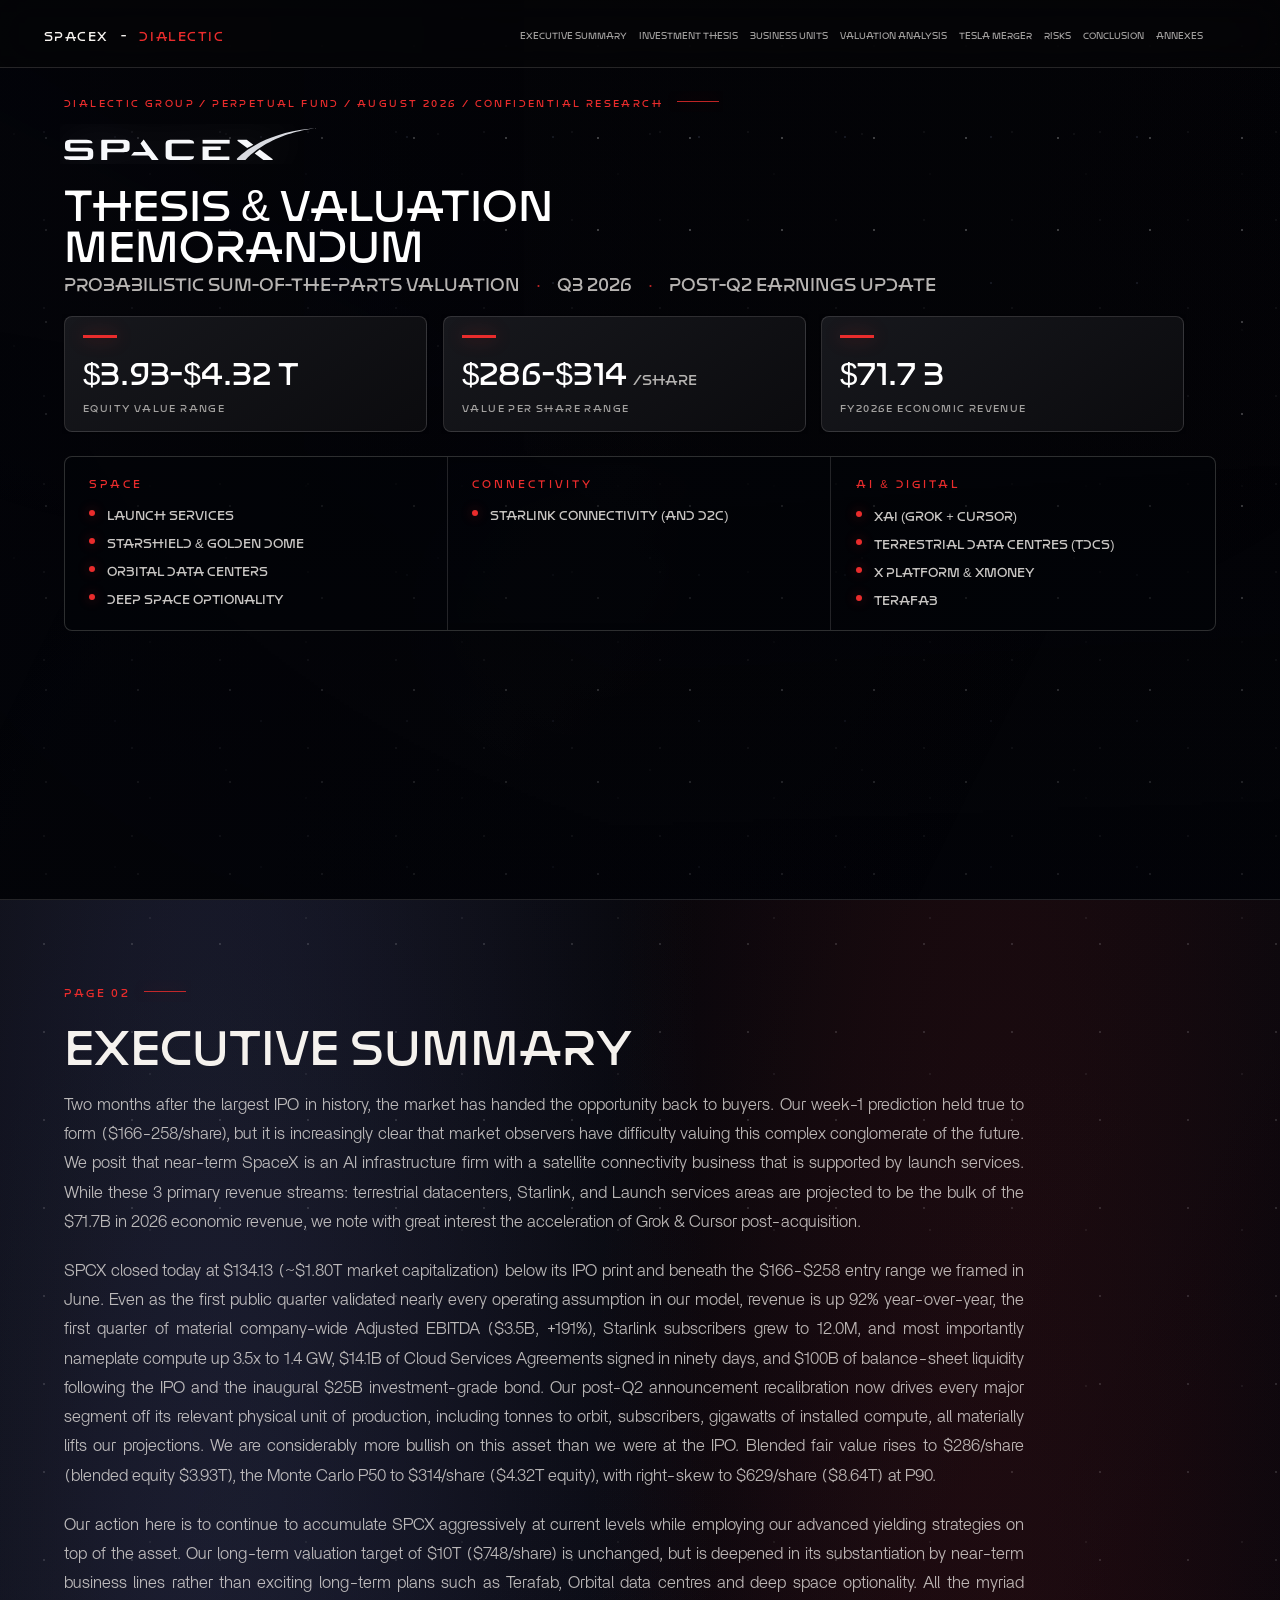
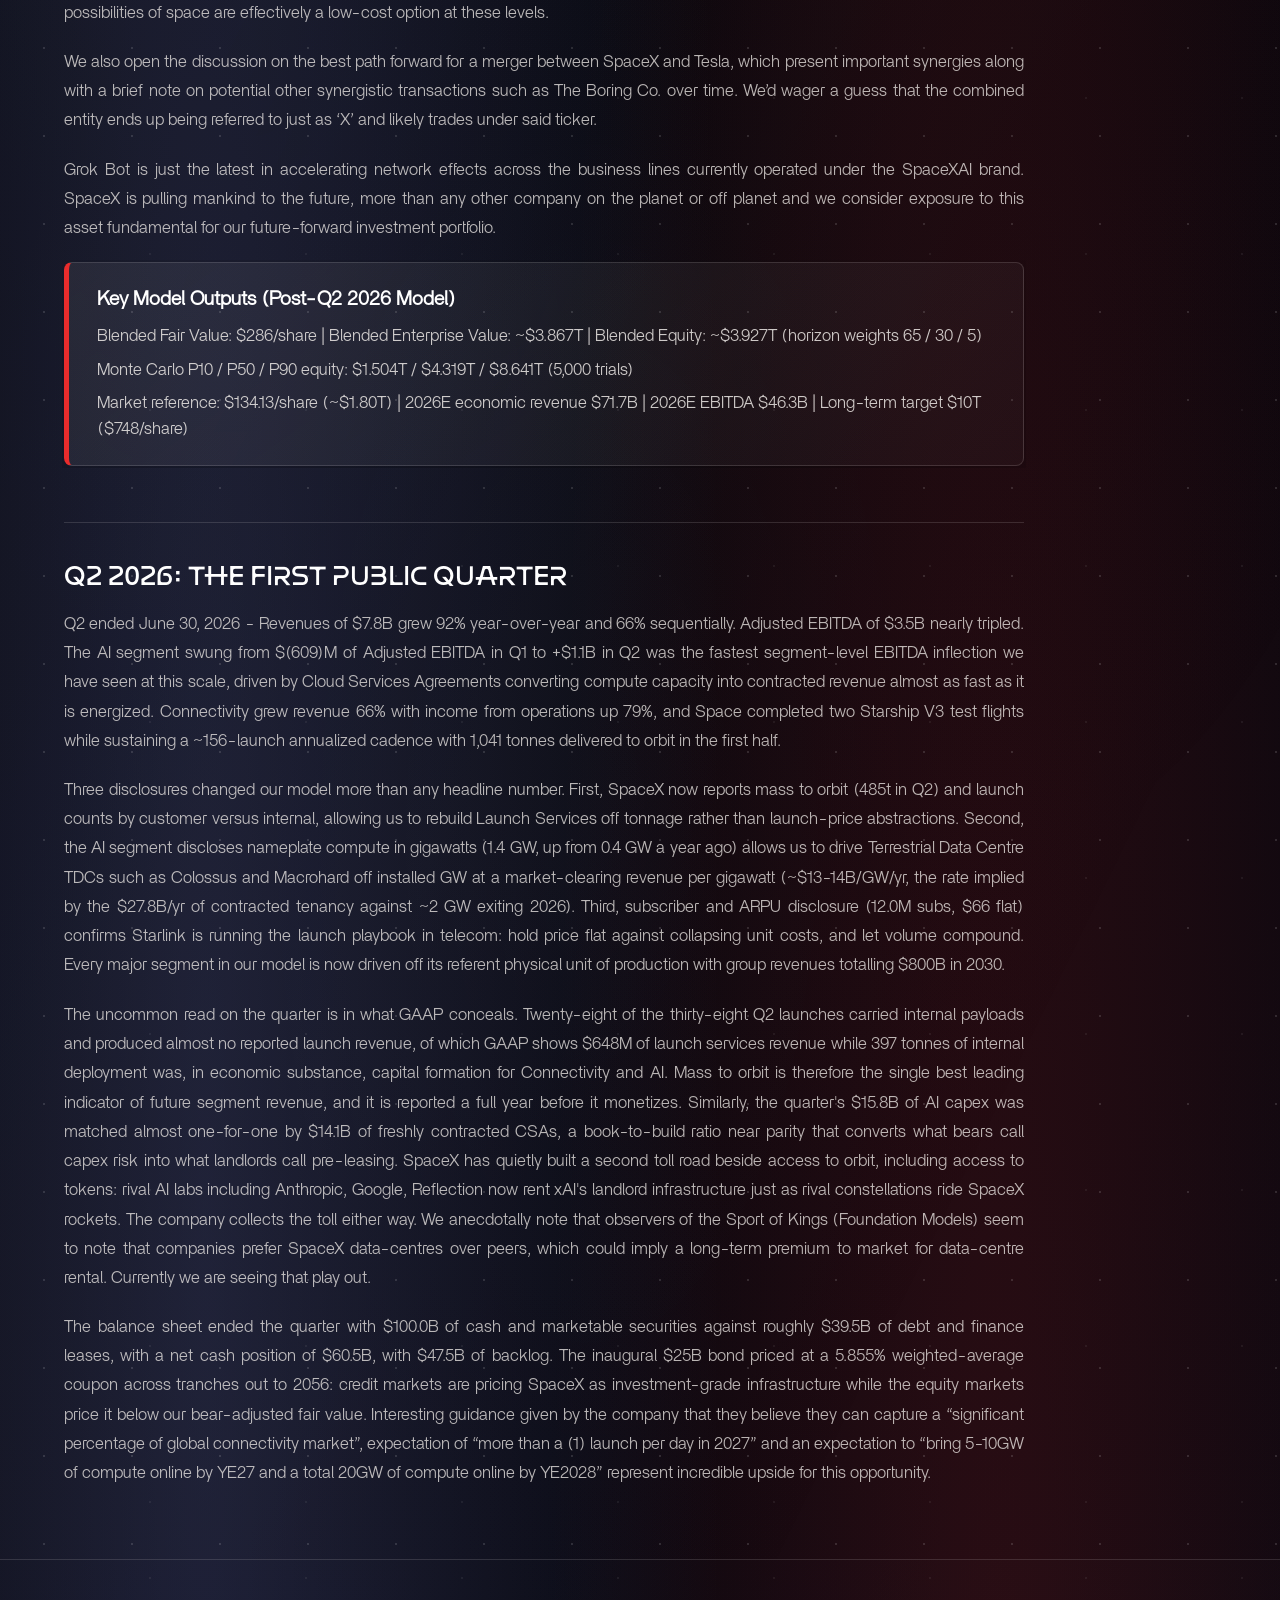
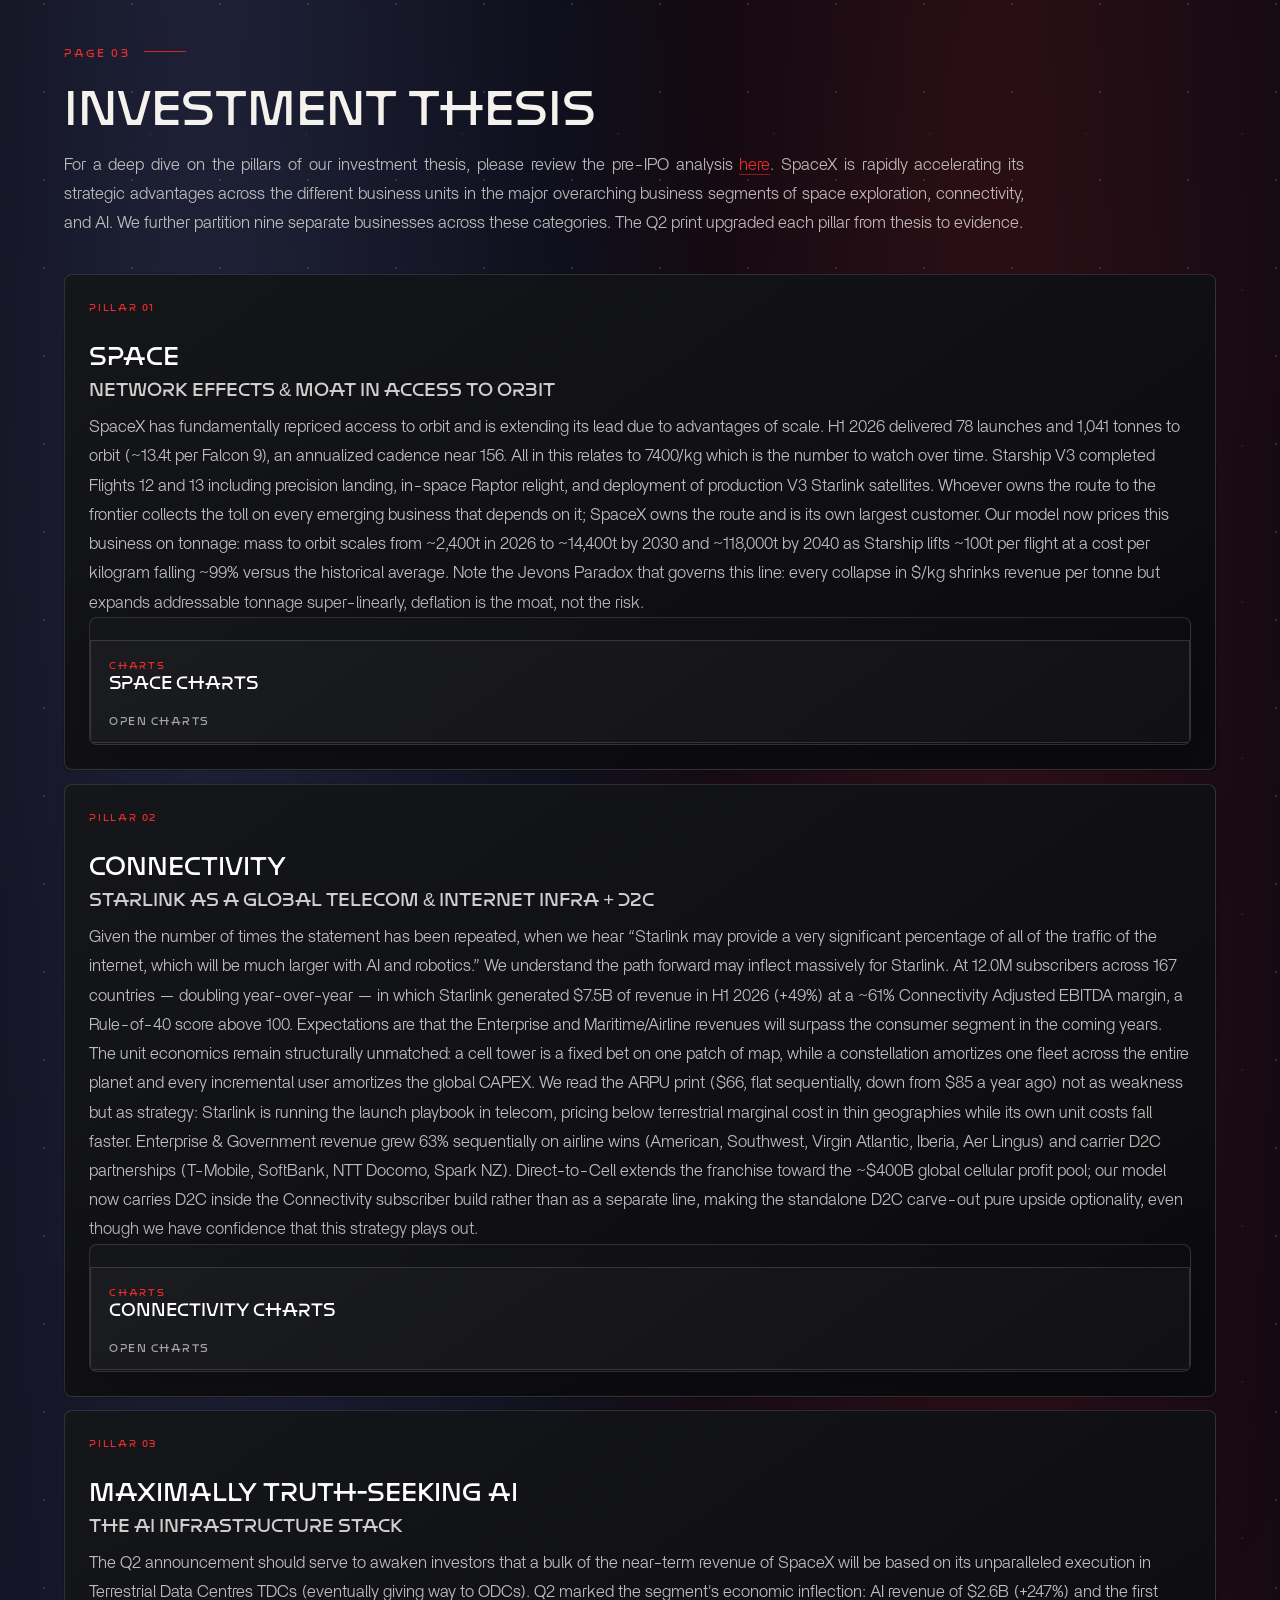
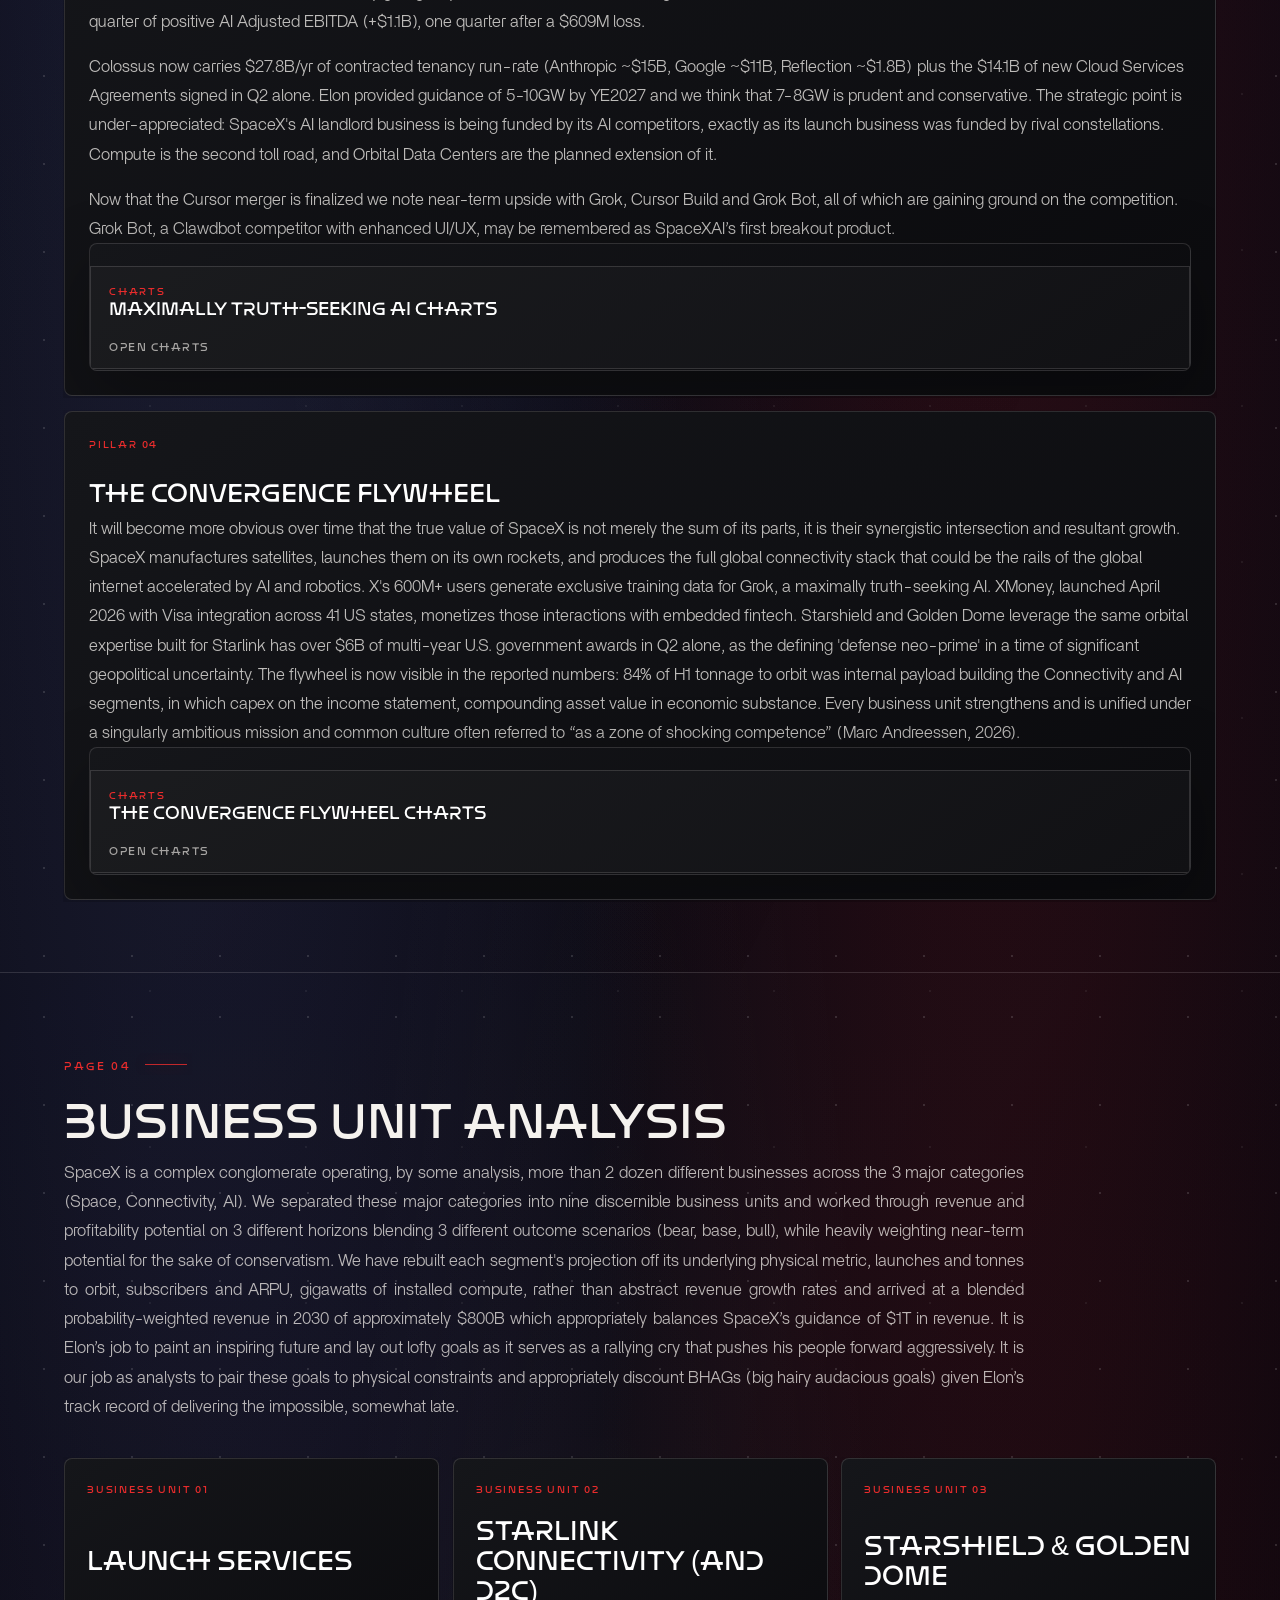
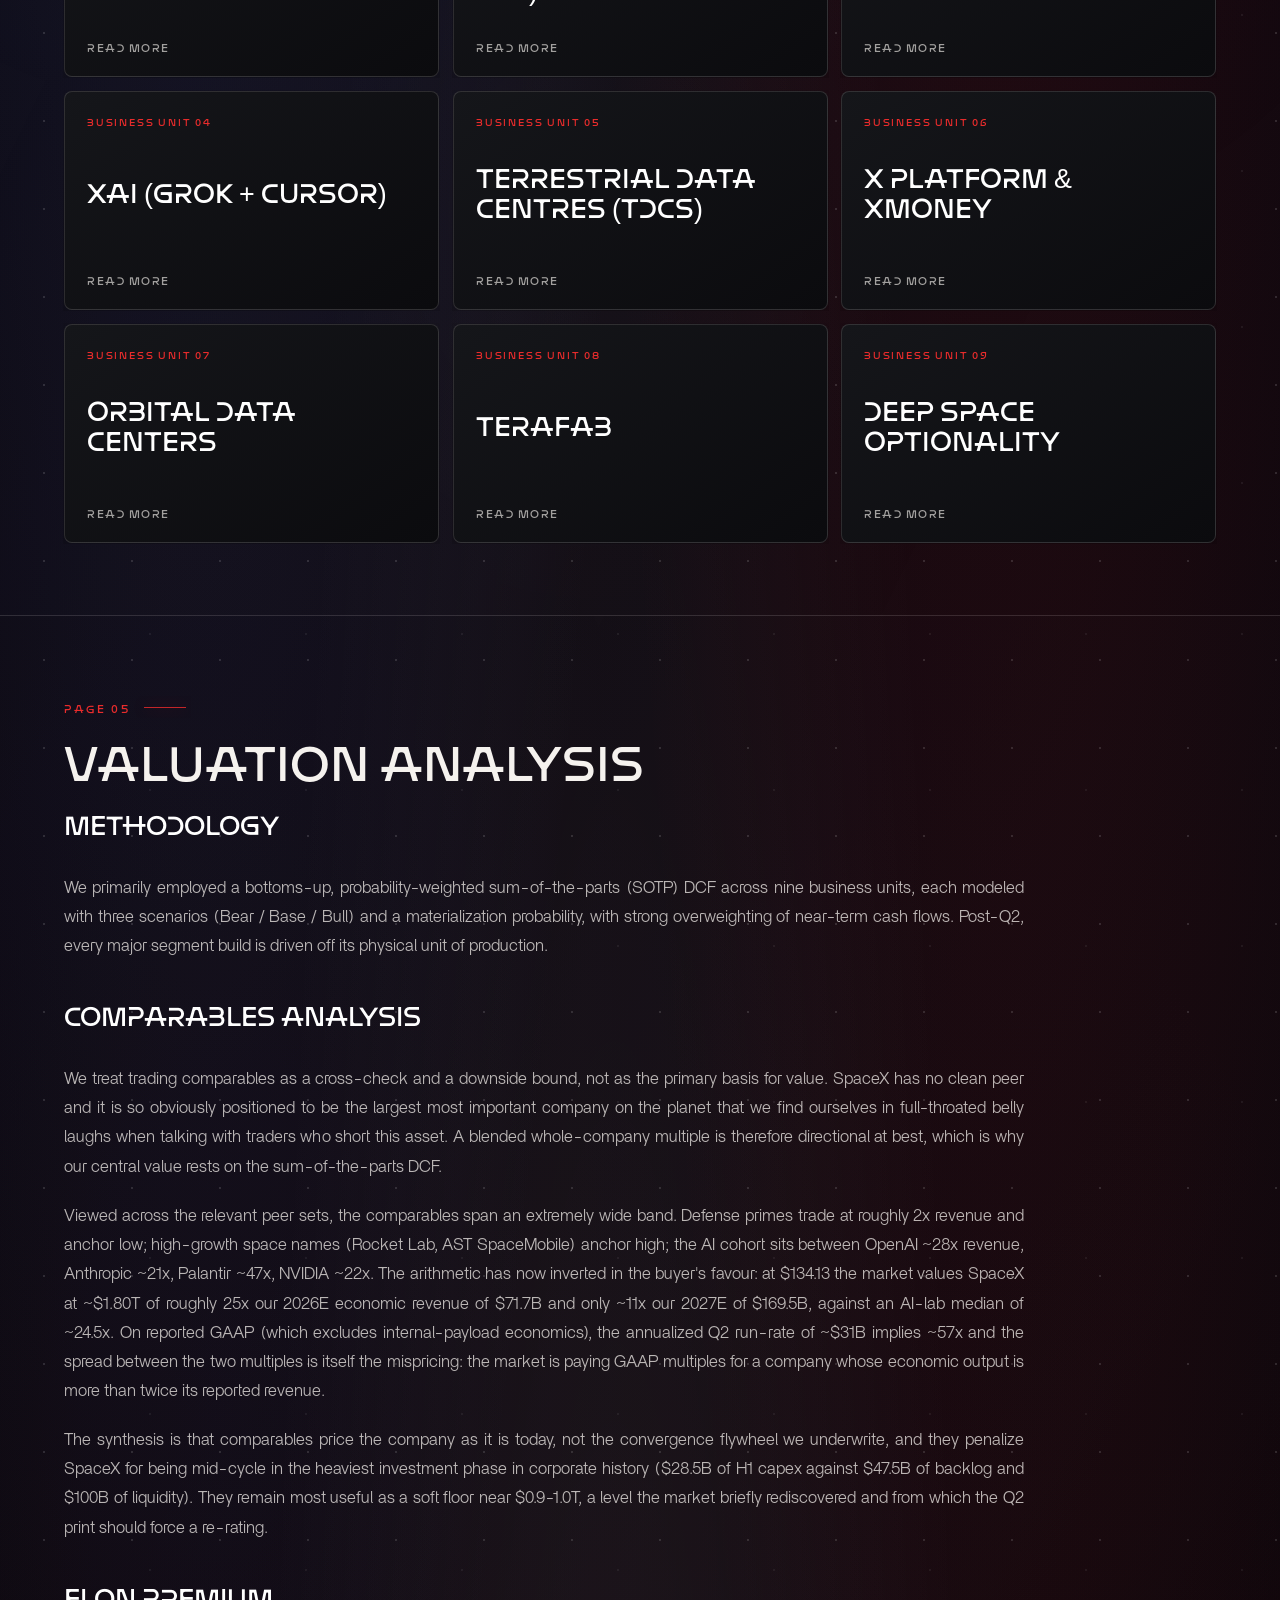
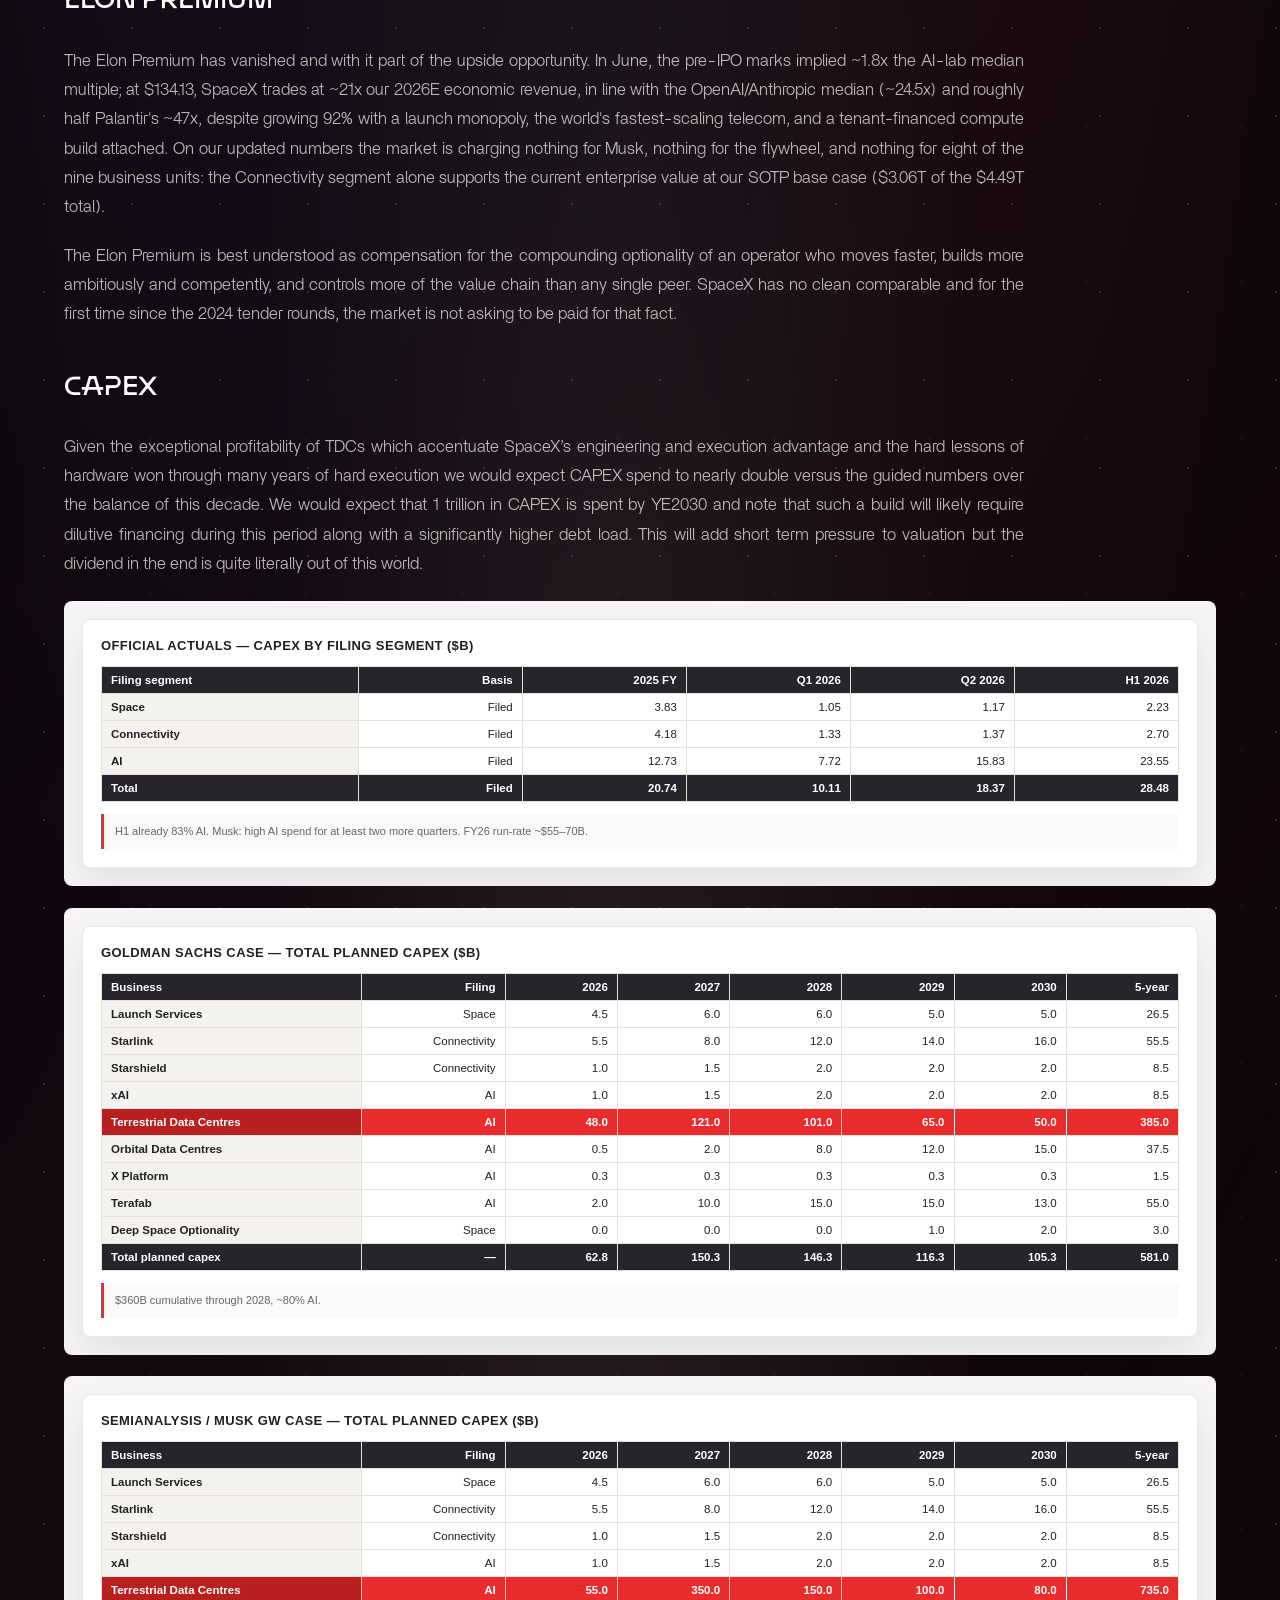
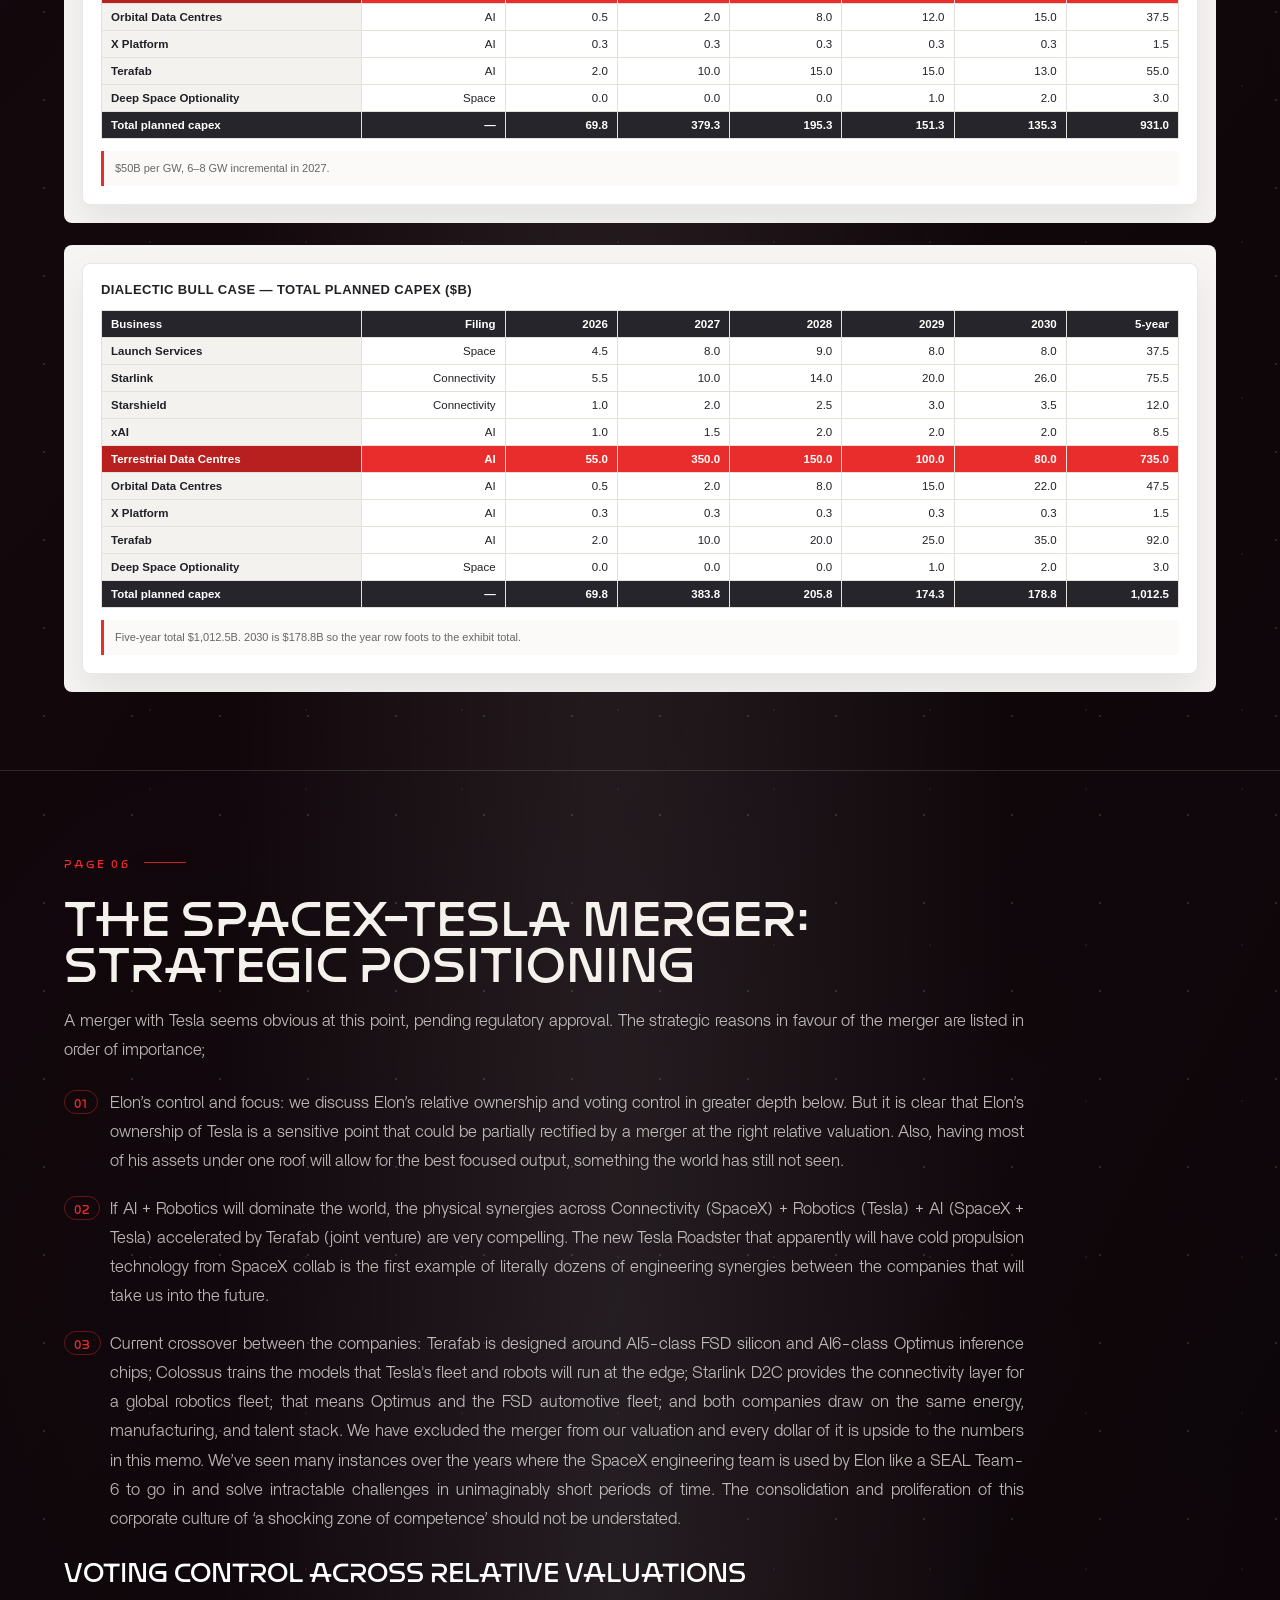
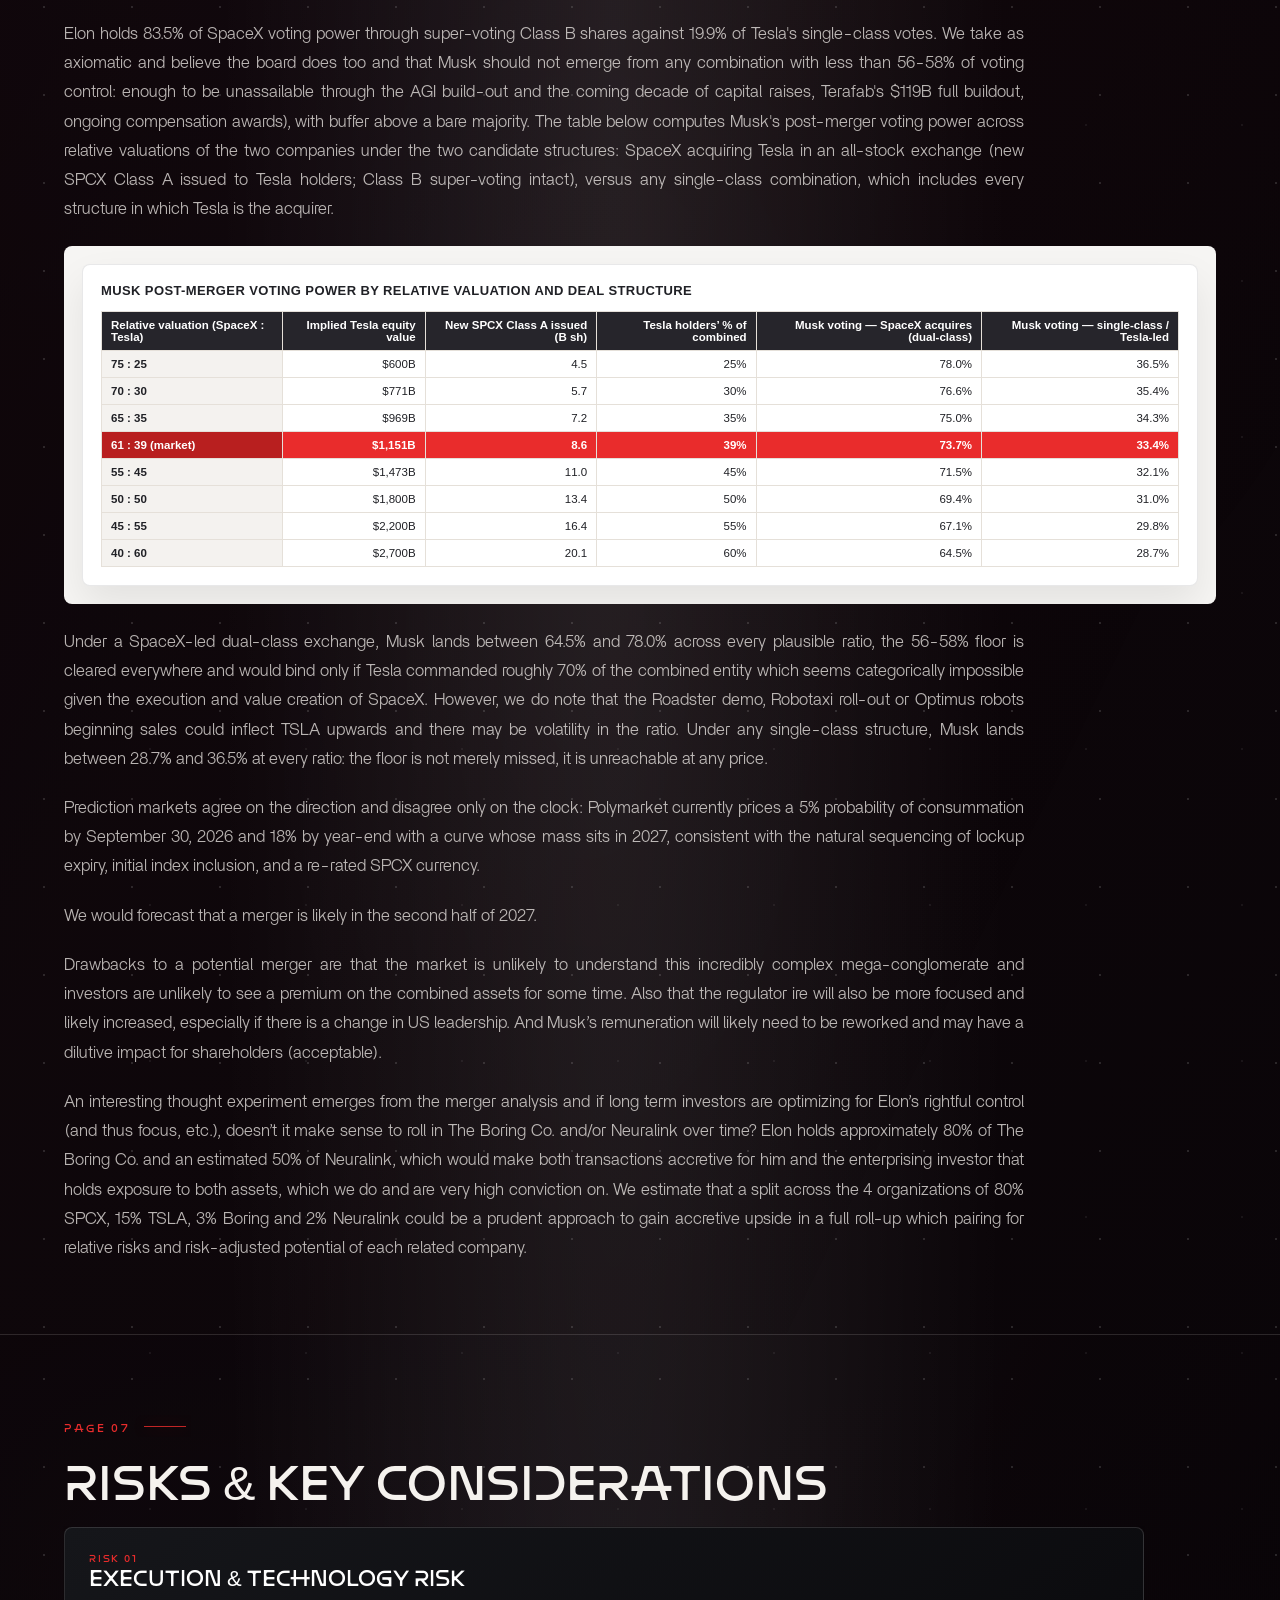
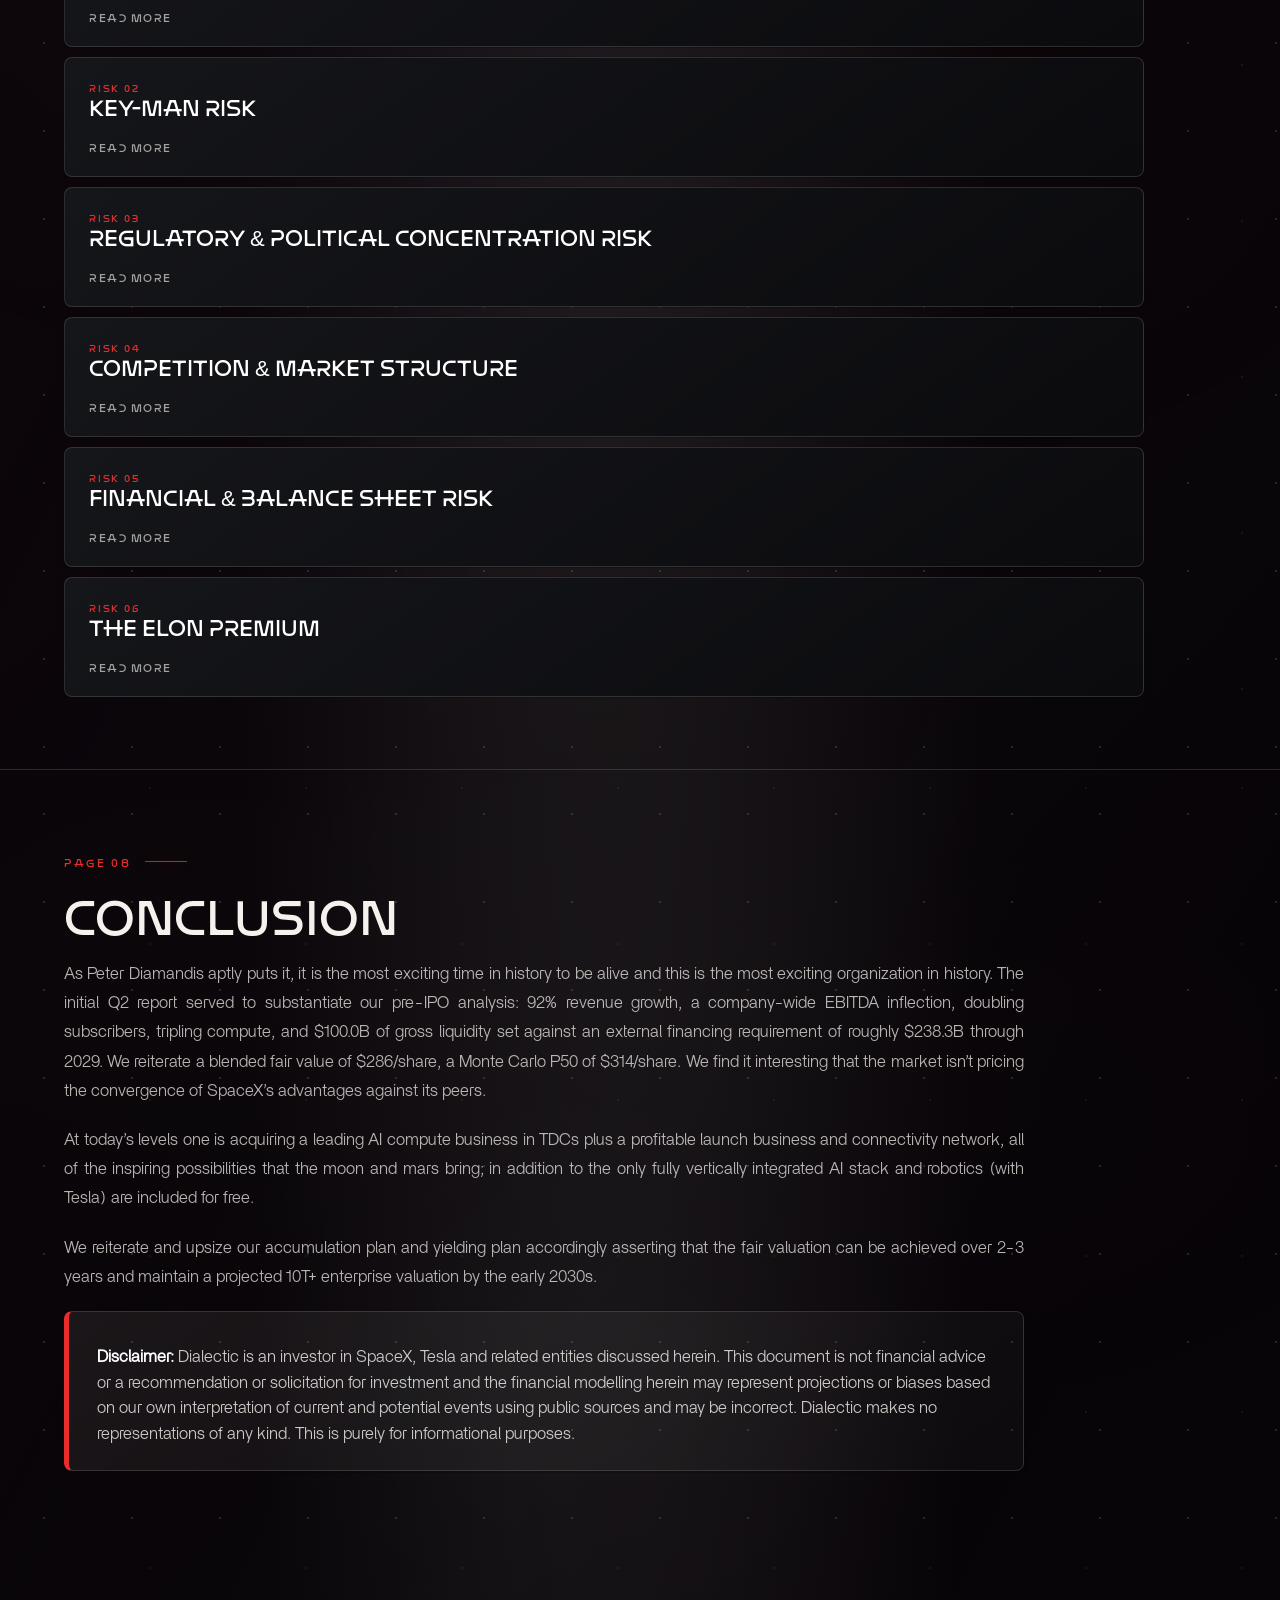
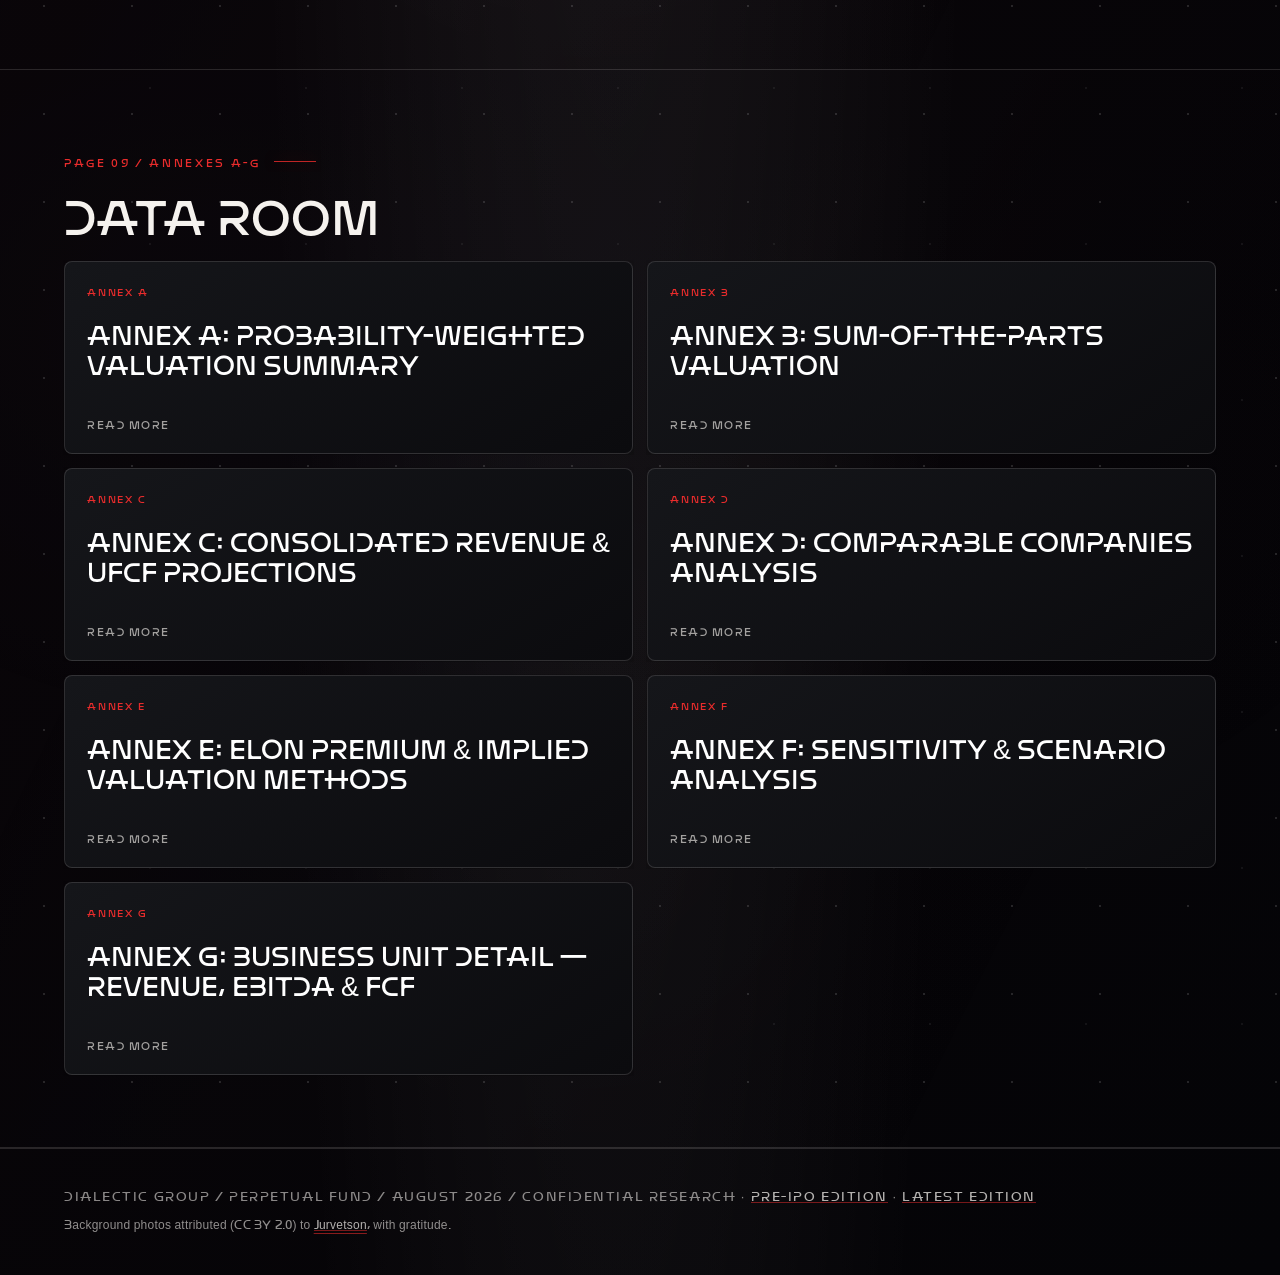
==== post-q2-2026/index.html @ cb661aa5 "Add post-Q3 SpaceX valuation update" ====
<!doctype html>
<html lang="en">
<head>
  <meta charset="utf-8">
  <meta name="viewport" content="width=device-width, initial-scale=1">
  <title>SpaceX Thesis &amp; Valuation — Post-Q2 2026</title>
  <link rel="icon" type="image/png" sizes="32x32" href="/favicon.png">
  <link rel="preload" as="image" href="../assets/hero/orbit-reentry.jpg">
  <link rel="stylesheet" href="../assets/dashboard.css">
</head>
<body>
  <div class="page-transition" aria-hidden="true"></div>
  <nav class="nav" aria-label="Primary navigation">
    <a class="brand" href="#landing" data-nav><span>SpaceX</span><span aria-hidden="true">-</span><span class="brand-dialectic">Dialectic</span></a>
    <div class="nav-links">
      <a href="#executive-summary" data-nav>Executive Summary</a>
      <a href="#investment-thesis" data-nav>Investment Thesis</a>
      <a href="#companies" data-nav>Business Units</a>
      <a href="#valuation-analysis" data-nav>Valuation Analysis</a>
      <a href="#tesla-merger" data-nav>Tesla Merger</a>
      <a href="#risks" data-nav>Risks</a>
      <a href="#conclusion" data-nav>Conclusion</a>
      <a href="#annexes" data-nav>Annexes</a>
    </div>
    <div class="nav-actions">
      <div class="language-switcher" data-language-switcher>
        <button class="language-trigger" type="button" aria-haspopup="menu" aria-expanded="false" aria-label="Select language" data-language-trigger>
          <svg viewBox="0 0 24 24" fill="none" aria-hidden="true">
            <circle cx="12" cy="12" r="9" stroke-width="1.8"></circle>
            <path d="M3.5 12h17M12 3c2.2 2.4 3.3 5.4 3.3 9S14.2 18.6 12 21M12 3C9.8 5.4 8.7 8.4 8.7 12s1.1 6.6 3.3 9" stroke-width="1.8" stroke-linecap="round"></path>
          </svg>
          <span data-language-current>EN</span>
        </button>
        <div class="language-menu" role="menu" aria-label="Language options" data-language-menu hidden>
          <button type="button" role="menuitemradio" aria-checked="true" data-lang-option data-lang="en" data-html-lang="en" data-lang-code="EN">English</button>
          <button type="button" role="menuitemradio" aria-checked="false" data-lang-option data-lang="fr" data-html-lang="fr" data-lang-code="FR">French</button>
          <button type="button" role="menuitemradio" aria-checked="false" data-lang-option data-lang="de" data-html-lang="de" data-lang-code="DE">German</button>
          <button type="button" role="menuitemradio" aria-checked="false" data-lang-option data-lang="zh" data-html-lang="zh-Hans" data-lang-code="ZH">Mandarin</button>
          <button type="button" role="menuitemradio" aria-checked="false" data-lang-option data-lang="pt-BR" data-html-lang="pt-BR" data-lang-code="PT-BR">Portuguese (BR)</button>
          <button type="button" role="menuitemradio" aria-checked="false" data-lang-option data-lang="es" data-html-lang="es" data-lang-code="ES">Spanish</button>
        </div>
      </div>
    </div>
  </nav>
  <div class="global-photo-backdrop hero-video" style="--poster:url('backgrounds/hero-rotator-01.jpg')" data-video-placeholder="Local launch photo rotator. Replace assets/backgrounds/hero-rotator-*.jpg or re-enable hero video with licensed launch/orbit footage 1:1.">
    <span class="hero-photo" style="--photo:url('backgrounds/hero-rotator-01.jpg');--photo-position:center 72%" aria-hidden="true"></span>
    <span class="hero-photo" style="--photo:url('backgrounds/hero-rotator-02.jpg');--photo-position:center 62%" aria-hidden="true"></span>
    <span class="hero-photo" style="--photo:url('backgrounds/hero-rotator-03.jpg');--photo-position:center 60%" aria-hidden="true"></span>
    <span class="hero-photo" style="--photo:url('backgrounds/hero-rotator-04.jpg');--photo-position:center 76%" aria-hidden="true"></span>
    <span class="hero-photo" style="--photo:url('backgrounds/hero-rotator-05.jpg');--photo-position:center 74%" aria-hidden="true"></span>
    <span class="hero-photo" style="--photo:url('backgrounds/hero-rotator-06.jpg');--photo-position:66% 52%" aria-hidden="true"></span>
    <span class="hero-photo" style="--photo:url('backgrounds/hero-rotator-07.jpg');--photo-position:center 66%" aria-hidden="true"></span>
    <span class="hero-photo" style="--photo:url('backgrounds/hero-rotator-08.jpg');--photo-position:center 74%" aria-hidden="true"></span>
    <span class="hero-photo" style="--photo:url('backgrounds/hero-rotator-09.jpg');--photo-position:center 68%" aria-hidden="true"></span>
    <video autoplay muted loop playsinline preload="auto" poster="../assets/backgrounds/hero-rotator-01.jpg" aria-hidden="true">
      <source src="../video/placeholder-launch-loop.mp4" type="video/mp4">
    </video>
  </div>

  <main class="site-shell">
    <section class="page landing" id="landing">
      <div class="page-inner hero-grid">
        <div>
          <div class="page-kicker reveal">Dialectic Group / Perpetual Fund / August 2026 / Confidential Research</div>
          <div class="spacex-wordmark reveal" aria-label="SpaceX"><img src="../assets/spacex-logo.svg" alt="" aria-hidden="true"></div>
          <h1 class="reveal">Thesis &amp; Valuation<br>Memorandum</h1>
          <p class="hero-subtitle reveal">Probabilistic sum-of-the-parts valuation <span aria-hidden="true">·</span> Q3 2026 <span aria-hidden="true">·</span> Post-Q2 Earnings Update</p>
          <div class="hero-metric-grid reveal" aria-label="Post-Q2 valuation metrics">
            <div class="hero-metric-card"><strong>$3.93-$4.32 T</strong><span>Equity Value Range</span></div>
            <div class="hero-metric-card"><strong>$286-$314<small>/share</small></strong><span>Value Per Share Range</span></div>
            <div class="hero-metric-card"><strong>$71.7 B</strong><span>FY2026E Economic Revenue</span></div>
          </div>
          <div class="landing-company-map reveal" aria-label="Business unit quick links">
            <div class="company-map-group">
              <span class="company-map-heading">Space</span>
              <div class="company-map-list">
                <button class="company-map-button" type="button" data-company-target="Launch Services">Launch Services</button>
                <button class="company-map-button" type="button" data-company-target="Starshield &amp; Golden Dome">Starshield &amp; Golden Dome</button>
                <button class="company-map-button" type="button" data-company-target="Orbital Data Centers">Orbital Data Centers</button>
                <button class="company-map-button" type="button" data-company-target="Deep Space Optionality">Deep Space Optionality</button>
              </div>
            </div>
            <div class="company-map-group">
              <span class="company-map-heading">Connectivity</span>
              <div class="company-map-list">
                <button class="company-map-button" type="button" data-company-target="Starlink Connectivity (and D2C)">Starlink Connectivity (and D2C)</button>
              </div>
            </div>
            <div class="company-map-group">
              <span class="company-map-heading">AI &amp; Digital</span>
              <div class="company-map-list">
                <button class="company-map-button" type="button" data-company-target="xAI (Grok + Cursor)">xAI (Grok + Cursor)</button>
                <button class="company-map-button" type="button" data-company-target="Terrestrial Data Centres (TDCs)">Terrestrial Data Centres (TDCs)</button>
                <button class="company-map-button" type="button" data-company-target="X Platform &amp; XMoney">X Platform &amp; XMoney</button>
                <button class="company-map-button" type="button" data-company-target="Terafab">Terafab</button>
              </div>
            </div>
          </div>
        </div>
      </div>
    </section>

    <section class="page" id="executive-summary">
      <div class="page-inner">
        <div class="page-kicker reveal">Page 02</div>
        <h2 class="reveal">Executive Summary</h2>
        <article class="copy-panel reveal">
          <p>Two months after the largest IPO in history, the market has handed the opportunity back to buyers. Our week-1 prediction held true to form ($166-258/share), but it is increasingly clear that market observers have difficulty valuing this complex conglomerate of the future. We posit that near-term SpaceX is an AI infrastructure firm with a satellite connectivity business that is supported by launch services. While these 3 primary revenue streams: terrestrial datacenters, Starlink, and Launch services areas are projected to be the bulk of the $71.7B in 2026 economic revenue, we note with great interest the acceleration of Grok &amp; Cursor post-acquisition.</p>
          <p>SPCX closed today at $134.13 (~$1.80T market capitalization) below its IPO print and beneath the $166-$258 entry range we framed in June. Even as the first public quarter validated nearly every operating assumption in our model, revenue is up 92% year-over-year, the first quarter of material company-wide Adjusted EBITDA ($3.5B, +191%), Starlink subscribers grew to 12.0M, and most importantly nameplate compute up 3.5x to 1.4 GW, $14.1B of Cloud Services Agreements signed in ninety days, and $100B of balance-sheet liquidity following the IPO and the inaugural $25B investment-grade bond. Our post-Q2 announcement recalibration now drives every major segment off its relevant physical unit of production, including tonnes to orbit, subscribers, gigawatts of installed compute, all materially lifts our projections. We are considerably more bullish on this asset than we were at the IPO. Blended fair value rises to $286/share (blended equity $3.93T), the Monte Carlo P50 to $314/share ($4.32T equity), with right-skew to $629/share ($8.64T) at P90.</p>
          <p>Our action here is to continue to accumulate SPCX aggressively at current levels while employing our advanced yielding strategies on top of the asset. Our long-term valuation target of $10T ($748/share) is unchanged, but is deepened in its substantiation by near-term business lines rather than exciting long-term plans such as Terafab, Orbital data centres and deep space optionality. All the myriad possibilities of space are effectively a low-cost option at these levels.</p>
          <p>We also open the discussion on the best path forward for a merger between SpaceX and Tesla, which present important synergies along with a brief note on potential other synergistic transactions such as The Boring Co. over time. We’d wager a guess that the combined entity ends up being referred to just as ‘X’ and likely trades under said ticker.</p>
          <p>Grok Bot is just the latest in accelerating network effects across the business lines currently operated under the SpaceXAI brand. SpaceX is pulling mankind to the future, more than any other company on the planet or off planet and we consider exposure to this asset fundamental for our future-forward investment portfolio.</p>
          <div class="model-output-box">
            <h4>Key Model Outputs (Post-Q2 2026 Model)</h4>
            <p>Blended Fair Value: $286/share | Blended Enterprise Value: ~$3.867T | Blended Equity: ~$3.927T (horizon weights 65 / 30 / 5)</p>
            <p>Monte Carlo P10 / P50 / P90 equity: $1.504T / $4.319T / $8.641T (5,000 trials)</p>
            <p>Market reference: $134.13/share (~$1.80T) | 2026E economic revenue $71.7B | 2026E EBITDA $46.3B | Long-term target $10T ($748/share)</p>
          </div>
        </article>
        <h3 class="detail-heading section-subhead reveal">Q2 2026: The First Public Quarter</h3>
        <article class="copy-panel reveal">
          <p>Q2 ended June 30, 2026 - Revenues of $7.8B grew 92% year-over-year and 66% sequentially. Adjusted EBITDA of $3.5B nearly tripled. The AI segment swung from $(609)M of Adjusted EBITDA in Q1 to +$1.1B in Q2 was the fastest segment-level EBITDA inflection we have seen at this scale, driven by Cloud Services Agreements converting compute capacity into contracted revenue almost as fast as it is energized. Connectivity grew revenue 66% with income from operations up 79%, and Space completed two Starship V3 test flights while sustaining a ~156-launch annualized cadence with 1,041 tonnes delivered to orbit in the first half.</p>
          <p>Three disclosures changed our model more than any headline number. First, SpaceX now reports mass to orbit (485t in Q2) and launch counts by customer versus internal, allowing us to rebuild Launch Services off tonnage rather than launch-price abstractions. Second, the AI segment discloses nameplate compute in gigawatts (1.4 GW, up from 0.4 GW a year ago) allows us to drive Terrestrial Data Centre TDCs such as Colossus and Macrohard off installed GW at a market-clearing revenue per gigawatt (~$13-14B/GW/yr, the rate implied by the $27.8B/yr of contracted tenancy against ~2 GW exiting 2026). Third, subscriber and ARPU disclosure (12.0M subs, $66 flat) confirms Starlink is running the launch playbook in telecom: hold price flat against collapsing unit costs, and let volume compound. Every major segment in our model is now driven off its referent physical unit of production with group revenues totalling $800B in 2030.</p>
          <p>The uncommon read on the quarter is in what GAAP conceals. Twenty-eight of the thirty-eight Q2 launches carried internal payloads and produced almost no reported launch revenue, of which GAAP shows $648M of launch services revenue while 397 tonnes of internal deployment was, in economic substance, capital formation for Connectivity and AI. Mass to orbit is therefore the single best leading indicator of future segment revenue, and it is reported a full year before it monetizes. Similarly, the quarter's $15.8B of AI capex was matched almost one-for-one by $14.1B of freshly contracted CSAs, a book-to-build ratio near parity that converts what bears call capex risk into what landlords call pre-leasing. SpaceX has quietly built a second toll road beside access to orbit, including access to tokens: rival AI labs including Anthropic, Google, Reflection now rent xAI's landlord infrastructure just as rival constellations ride SpaceX rockets. The company collects the toll either way. We anecdotally note that observers of the Sport of Kings (Foundation Models) seem to note that companies prefer SpaceX data-centres over peers, which could imply a long-term premium to market for data-centre rental. Currently we are seeing that play out.</p>
          <p>The balance sheet ended the quarter with $100.0B of cash and marketable securities against roughly $39.5B of debt and finance leases, with a net cash position of $60.5B, with $47.5B of backlog. The inaugural $25B bond priced at a 5.855% weighted-average coupon across tranches out to 2056: credit markets are pricing SpaceX as investment-grade infrastructure while the equity markets price it below our bear-adjusted fair value. Interesting guidance given by the company that they believe they can capture a “significant percentage of global connectivity market”, expectation of “more than a (1) launch per day in 2027” and an expectation to “bring 5-10GW of compute online by YE27 and a total 20GW of compute online by YE2028” represent incredible upside for this opportunity.</p>
        </article>
      </div>
    </section>


    <section class="page" id="investment-thesis">
      <div class="page-inner">
        <div class="page-kicker reveal">Page 03</div>
        <h2 class="reveal">Investment Thesis</h2>
        <article class="copy-panel reveal">
          <p>For a deep dive on the pillars of our investment thesis, please review the pre-IPO analysis <a href="../pre-ipo/">here</a>. SpaceX is rapidly accelerating its strategic advantages across the different business units in the major overarching business segments of space exploration, connectivity, and AI. We further partition nine separate businesses across these categories. The Q2 print upgraded each pillar from thesis to evidence.</p>
        </article>
        <div class="interactive-grid reveal" id="pillarGrid" aria-label="Investment thesis pillars"></div>
      </div>
    </section>

    <section class="page" id="companies">
      <div class="page-inner">
        <div class="page-kicker reveal">Page 04</div>
        <h2 class="reveal">Business Unit Analysis</h2>
        <p class="lede reveal" id="businessUnitLead">SpaceX is a complex conglomerate operating, by some analysis, more than 2 dozen different businesses across the 3 major categories (Space, Connectivity, AI). We separated these major categories into nine discernible business units and worked through revenue and profitability potential on 3 different horizons blending 3 different outcome scenarios (bear, base, bull), while heavily weighting near-term potential for the sake of conservatism. We have rebuilt each segment's projection off its underlying physical metric, launches and tonnes to orbit, subscribers and ARPU, gigawatts of installed compute, rather than abstract revenue growth rates and arrived at a blended probability-weighted revenue in 2030 of approximately $800B which appropriately balances SpaceX’s guidance of $1T in revenue. It is Elon’s job to paint an inspiring future and lay out lofty goals as it serves as a rallying cry that pushes his people forward aggressively. It is our job as analysts to pair these goals to physical constraints and appropriately discount BHAGs (big hairy audacious goals) given Elon’s track record of delivering the impossible, somewhat late.</p>
        <div class="company-grid reveal" id="companyGrid" aria-label="Space sector company grid"></div>
      </div>
    </section>

    <section class="page" id="valuation-analysis">
      <div class="page-inner">
        <div class="page-kicker reveal">Page 05</div>
        <h2 class="reveal">Valuation Analysis</h2>
        <article class="copy-panel valuation-copy reveal">
          <h3 class="detail-heading">Methodology</h3>
          <p>We primarily employed a bottoms-up, probability-weighted sum-of-the-parts (SOTP) DCF across nine business units, each modeled with three scenarios (Bear / Base / Bull) and a materialization probability, with strong overweighting of near-term cash flows. Post-Q2, every major segment build is driven off its physical unit of production.</p>
          <h3 class="detail-heading">Comparables Analysis</h3>
          <p>We treat trading comparables as a cross-check and a downside bound, not as the primary basis for value. SpaceX has no clean peer and it is so obviously positioned to be the largest most important company on the planet that we find ourselves in full-throated belly laughs when talking with traders who short this asset. A blended whole-company multiple is therefore directional at best, which is why our central value rests on the sum-of-the-parts DCF.</p>
          <p>Viewed across the relevant peer sets, the comparables span an extremely wide band. Defense primes trade at roughly 2x revenue and anchor low; high-growth space names (Rocket Lab, AST SpaceMobile) anchor high; the AI cohort sits between OpenAI ~28x revenue, Anthropic ~21x, Palantir ~47x, NVIDIA ~22x. The arithmetic has now inverted in the buyer's favour: at $134.13 the market values SpaceX at ~$1.80T of roughly 25x our 2026E economic revenue of $71.7B and only ~11x our 2027E of $169.5B, against an AI-lab median of ~24.5x. On reported GAAP (which excludes internal-payload economics), the annualized Q2 run-rate of ~$31B implies ~57x and the spread between the two multiples is itself the mispricing: the market is paying GAAP multiples for a company whose economic output is more than twice its reported revenue.</p>
          <p>The synthesis is that comparables price the company as it is today, not the convergence flywheel we underwrite, and they penalize SpaceX for being mid-cycle in the heaviest investment phase in corporate history ($28.5B of H1 capex against $47.5B of backlog and $100B of liquidity). They remain most useful as a soft floor near $0.9-1.0T, a level the market briefly rediscovered and from which the Q2 print should force a re-rating.</p>
          <h3 class="detail-heading">Elon Premium</h3>
          <p>The Elon Premium has vanished and with it part of the upside opportunity. In June, the pre-IPO marks implied ~1.8x the AI-lab median multiple; at $134.13, SpaceX trades at ~21x our 2026E economic revenue, in line with the OpenAI/Anthropic median (~24.5x) and roughly half Palantir's ~47x, despite growing 92% with a launch monopoly, the world's fastest-scaling telecom, and a tenant-financed compute build attached. On our updated numbers the market is charging nothing for Musk, nothing for the flywheel, and nothing for eight of the nine business units: the Connectivity segment alone supports the current enterprise value at our SOTP base case ($3.06T of the $4.49T total).</p>
          <p>The Elon Premium is best understood as compensation for the compounding optionality of an operator who moves faster, builds more ambitiously and competently, and controls more of the value chain than any single peer. SpaceX has no clean comparable and for the first time since the 2024 tender rounds, the market is not asking to be paid for that fact.</p>
          <h3 class="detail-heading">CAPEX</h3>
          <p>Given the exceptional profitability of TDCs which accentuate SpaceX’s engineering and execution advantage and the hard lessons of hardware won through many years of hard execution we would expect CAPEX spend to nearly double versus the guided numbers over the balance of this decade. We would expect that 1 trillion in CAPEX is spent by YE2030 and note that such a build will likely require dilutive financing during this period along with a significantly higher debt load. This will add short term pressure to valuation but the dividend in the end is quite literally out of this world.</p>
        </article>
        <div class="table-block reveal">
          <div class="data-table-wrap">
            <div class="data-table-panel">
              <div class="data-table-title">Official Actuals — CapEx by Filing Segment ($B)</div>
              <table class="data-table">
                <thead>
                  <tr>
                    <th>Filing segment</th>
                    <th>Basis</th>
                    <th>2025 FY</th>
                    <th>Q1 2026</th>
                    <th>Q2 2026</th>
                    <th>H1 2026</th>
                  </tr>
                </thead>
                <tbody>
                  <tr><td>Space</td><td>Filed</td><td>3.83</td><td>1.05</td><td>1.17</td><td>2.23</td></tr>
                  <tr><td>Connectivity</td><td>Filed</td><td>4.18</td><td>1.33</td><td>1.37</td><td>2.70</td></tr>
                  <tr><td>AI</td><td>Filed</td><td>12.73</td><td>7.72</td><td>15.83</td><td>23.55</td></tr>
                  <tr class="is-total"><td>Total</td><td>Filed</td><td>20.74</td><td>10.11</td><td>18.37</td><td>28.48</td></tr>
                </tbody>
              </table>
              <p class="data-table-note">H1 already 83% AI. Musk: high AI spend for at least two more quarters. FY26 run-rate ~$55–70B.</p>
            </div>
          </div>
        </div>
        <div class="table-block reveal">
          <div class="data-table-wrap">
            <div class="data-table-panel">
              <div class="data-table-title">Goldman Sachs case — Total Planned CapEx ($B)</div>
              <table class="data-table">
                <thead>
                  <tr>
                    <th>Business</th>
                    <th>Filing</th>
                    <th>2026</th>
                    <th>2027</th>
                    <th>2028</th>
                    <th>2029</th>
                    <th>2030</th>
                    <th>5-year</th>
                  </tr>
                </thead>
                <tbody>
                  <tr><td>Launch Services</td><td>Space</td><td>4.5</td><td>6.0</td><td>6.0</td><td>5.0</td><td>5.0</td><td>26.5</td></tr>
                  <tr><td>Starlink</td><td>Connectivity</td><td>5.5</td><td>8.0</td><td>12.0</td><td>14.0</td><td>16.0</td><td>55.5</td></tr>
                  <tr><td>Starshield</td><td>Connectivity</td><td>1.0</td><td>1.5</td><td>2.0</td><td>2.0</td><td>2.0</td><td>8.5</td></tr>
                  <tr><td>xAI</td><td>AI</td><td>1.0</td><td>1.5</td><td>2.0</td><td>2.0</td><td>2.0</td><td>8.5</td></tr>
                  <tr class="is-highlight"><td>Terrestrial Data Centres</td><td>AI</td><td>48.0</td><td>121.0</td><td>101.0</td><td>65.0</td><td>50.0</td><td>385.0</td></tr>
                  <tr><td>Orbital Data Centres</td><td>AI</td><td>0.5</td><td>2.0</td><td>8.0</td><td>12.0</td><td>15.0</td><td>37.5</td></tr>
                  <tr><td>X Platform</td><td>AI</td><td>0.3</td><td>0.3</td><td>0.3</td><td>0.3</td><td>0.3</td><td>1.5</td></tr>
                  <tr><td>Terafab</td><td>AI</td><td>2.0</td><td>10.0</td><td>15.0</td><td>15.0</td><td>13.0</td><td>55.0</td></tr>
                  <tr><td>Deep Space Optionality</td><td>Space</td><td>0.0</td><td>0.0</td><td>0.0</td><td>1.0</td><td>2.0</td><td>3.0</td></tr>
                  <tr class="is-total"><td>Total planned capex</td><td>—</td><td>62.8</td><td>150.3</td><td>146.3</td><td>116.3</td><td>105.3</td><td>581.0</td></tr>
                </tbody>
              </table>
              <p class="data-table-note">$360B cumulative through 2028, ~80% AI.</p>
            </div>
          </div>
        </div>
        <div class="table-block reveal">
          <div class="data-table-wrap">
            <div class="data-table-panel">
              <div class="data-table-title">SemiAnalysis / Musk GW case — Total Planned CapEx ($B)</div>
              <table class="data-table">
                <thead>
                  <tr>
                    <th>Business</th>
                    <th>Filing</th>
                    <th>2026</th>
                    <th>2027</th>
                    <th>2028</th>
                    <th>2029</th>
                    <th>2030</th>
                    <th>5-year</th>
                  </tr>
                </thead>
                <tbody>
                  <tr><td>Launch Services</td><td>Space</td><td>4.5</td><td>6.0</td><td>6.0</td><td>5.0</td><td>5.0</td><td>26.5</td></tr>
                  <tr><td>Starlink</td><td>Connectivity</td><td>5.5</td><td>8.0</td><td>12.0</td><td>14.0</td><td>16.0</td><td>55.5</td></tr>
                  <tr><td>Starshield</td><td>Connectivity</td><td>1.0</td><td>1.5</td><td>2.0</td><td>2.0</td><td>2.0</td><td>8.5</td></tr>
                  <tr><td>xAI</td><td>AI</td><td>1.0</td><td>1.5</td><td>2.0</td><td>2.0</td><td>2.0</td><td>8.5</td></tr>
                  <tr class="is-highlight"><td>Terrestrial Data Centres</td><td>AI</td><td>55.0</td><td>350.0</td><td>150.0</td><td>100.0</td><td>80.0</td><td>735.0</td></tr>
                  <tr><td>Orbital Data Centres</td><td>AI</td><td>0.5</td><td>2.0</td><td>8.0</td><td>12.0</td><td>15.0</td><td>37.5</td></tr>
                  <tr><td>X Platform</td><td>AI</td><td>0.3</td><td>0.3</td><td>0.3</td><td>0.3</td><td>0.3</td><td>1.5</td></tr>
                  <tr><td>Terafab</td><td>AI</td><td>2.0</td><td>10.0</td><td>15.0</td><td>15.0</td><td>13.0</td><td>55.0</td></tr>
                  <tr><td>Deep Space Optionality</td><td>Space</td><td>0.0</td><td>0.0</td><td>0.0</td><td>1.0</td><td>2.0</td><td>3.0</td></tr>
                  <tr class="is-total"><td>Total planned capex</td><td>—</td><td>69.8</td><td>379.3</td><td>195.3</td><td>151.3</td><td>135.3</td><td>931.0</td></tr>
                </tbody>
              </table>
              <p class="data-table-note">$50B per GW, 6–8 GW incremental in 2027.</p>
            </div>
          </div>
        </div>
        <div class="table-block reveal">
          <div class="data-table-wrap">
            <div class="data-table-panel">
              <div class="data-table-title">Dialectic bull case — Total Planned CapEx ($B)</div>
              <table class="data-table">
                <thead>
                  <tr>
                    <th>Business</th>
                    <th>Filing</th>
                    <th>2026</th>
                    <th>2027</th>
                    <th>2028</th>
                    <th>2029</th>
                    <th>2030</th>
                    <th>5-year</th>
                  </tr>
                </thead>
                <tbody>
                  <tr><td>Launch Services</td><td>Space</td><td>4.5</td><td>8.0</td><td>9.0</td><td>8.0</td><td>8.0</td><td>37.5</td></tr>
                  <tr><td>Starlink</td><td>Connectivity</td><td>5.5</td><td>10.0</td><td>14.0</td><td>20.0</td><td>26.0</td><td>75.5</td></tr>
                  <tr><td>Starshield</td><td>Connectivity</td><td>1.0</td><td>2.0</td><td>2.5</td><td>3.0</td><td>3.5</td><td>12.0</td></tr>
                  <tr><td>xAI</td><td>AI</td><td>1.0</td><td>1.5</td><td>2.0</td><td>2.0</td><td>2.0</td><td>8.5</td></tr>
                  <tr class="is-highlight"><td>Terrestrial Data Centres</td><td>AI</td><td>55.0</td><td>350.0</td><td>150.0</td><td>100.0</td><td>80.0</td><td>735.0</td></tr>
                  <tr><td>Orbital Data Centres</td><td>AI</td><td>0.5</td><td>2.0</td><td>8.0</td><td>15.0</td><td>22.0</td><td>47.5</td></tr>
                  <tr><td>X Platform</td><td>AI</td><td>0.3</td><td>0.3</td><td>0.3</td><td>0.3</td><td>0.3</td><td>1.5</td></tr>
                  <tr><td>Terafab</td><td>AI</td><td>2.0</td><td>10.0</td><td>20.0</td><td>25.0</td><td>35.0</td><td>92.0</td></tr>
                  <tr><td>Deep Space Optionality</td><td>Space</td><td>0.0</td><td>0.0</td><td>0.0</td><td>1.0</td><td>2.0</td><td>3.0</td></tr>
                  <tr class="is-total"><td>Total planned capex</td><td>—</td><td>69.8</td><td>383.8</td><td>205.8</td><td>174.3</td><td>178.8</td><td>1,012.5</td></tr>
                </tbody>
              </table>
              <p class="data-table-note">Five-year total $1,012.5B. 2030 is $178.8B so the year row foots to the exhibit total.</p>
            </div>
          </div>
        </div>
      </div>
    </section>

    <section class="page" id="tesla-merger">
      <div class="page-inner">
        <div class="page-kicker reveal">Page 06</div>
        <h2 class="reveal">The SpaceX–Tesla Merger: Strategic Positioning</h2>
        <article class="copy-panel reveal">
          <p>A merger with Tesla seems obvious at this point, pending regulatory approval. The strategic reasons in favour of the merger are listed in order of importance;</p>
          <ol class="rationale-list">
            <li>Elon’s control and focus: we discuss Elon’s relative ownership and voting control in greater depth below. But it is clear that Elon’s ownership of Tesla is a sensitive point that could be partially rectified by a merger at the right relative valuation. Also, having most of his assets under one roof will allow for the best focused output, something the world has still not seen.</li>
            <li>If AI + Robotics will dominate the world, the physical synergies across Connectivity (SpaceX) + Robotics (Tesla) + AI (SpaceX + Tesla) accelerated by Terafab (joint venture) are very compelling. The new Tesla Roadster that apparently will have cold propulsion technology from SpaceX collab is the first example of literally dozens of engineering synergies between the companies that will take us into the future.</li>
            <li>Current crossover between the companies: Terafab is designed around AI5-class FSD silicon and AI6-class Optimus inference chips; Colossus trains the models that Tesla's fleet and robots will run at the edge; Starlink D2C provides the connectivity layer for a global robotics fleet; that means Optimus and the FSD automotive fleet; and both companies draw on the same energy, manufacturing, and talent stack. We have excluded the merger from our valuation and every dollar of it is upside to the numbers in this memo. We’ve seen many instances over the years where the SpaceX engineering team is used by Elon like a SEAL Team-6 to go in and solve intractable challenges in unimaginably short periods of time. The consolidation and proliferation of this corporate culture of ‘a shocking zone of competence’ should not be understated.</li>
          </ol>
          <h3 class="detail-heading">Voting control across relative valuations</h3>
          <p>Elon holds 83.5% of SpaceX voting power through super-voting Class B shares against 19.9% of Tesla's single-class votes. We take as axiomatic and believe the board does too and that Musk should not emerge from any combination with less than 56-58% of voting control: enough to be unassailable through the AGI build-out and the coming decade of capital raises, Terafab's $119B full buildout, ongoing compensation awards), with buffer above a bare majority. The table below computes Musk's post-merger voting power across relative valuations of the two companies under the two candidate structures: SpaceX acquiring Tesla in an all-stock exchange (new SPCX Class A issued to Tesla holders; Class B super-voting intact), versus any single-class combination, which includes every structure in which Tesla is the acquirer.</p>
        </article>
        <div class="table-block reveal">
          <div class="data-table-wrap">
            <div class="data-table-panel">
              <div class="data-table-title">Musk post-merger voting power by relative valuation and deal structure</div>
              <table class="data-table">
                <thead>
                  <tr>
                    <th>Relative valuation (SpaceX : Tesla)</th>
                    <th>Implied Tesla equity value</th>
                    <th>New SPCX Class A issued (B sh)</th>
                    <th>Tesla holders’ % of combined</th>
                    <th>Musk voting — SpaceX acquires (dual-class)</th>
                    <th>Musk voting — single-class / Tesla-led</th>
                  </tr>
                </thead>
                <tbody>
                  <tr><td>75 : 25</td><td>$600B</td><td>4.5</td><td>25%</td><td>78.0%</td><td>36.5%</td></tr>
                  <tr><td>70 : 30</td><td>$771B</td><td>5.7</td><td>30%</td><td>76.6%</td><td>35.4%</td></tr>
                  <tr><td>65 : 35</td><td>$969B</td><td>7.2</td><td>35%</td><td>75.0%</td><td>34.3%</td></tr>
                  <tr class="is-highlight"><td>61 : 39 (market)</td><td>$1,151B</td><td>8.6</td><td>39%</td><td>73.7%</td><td>33.4%</td></tr>
                  <tr><td>55 : 45</td><td>$1,473B</td><td>11.0</td><td>45%</td><td>71.5%</td><td>32.1%</td></tr>
                  <tr><td>50 : 50</td><td>$1,800B</td><td>13.4</td><td>50%</td><td>69.4%</td><td>31.0%</td></tr>
                  <tr><td>45 : 55</td><td>$2,200B</td><td>16.4</td><td>55%</td><td>67.1%</td><td>29.8%</td></tr>
                  <tr><td>40 : 60</td><td>$2,700B</td><td>20.1</td><td>60%</td><td>64.5%</td><td>28.7%</td></tr>
                </tbody>
              </table>
            </div>
          </div>
        </div>
        <article class="copy-panel reveal">
          <p>Under a SpaceX-led dual-class exchange, Musk lands between 64.5% and 78.0% across every plausible ratio, the 56-58% floor is cleared everywhere and would bind only if Tesla commanded roughly 70% of the combined entity which seems categorically impossible given the execution and value creation of SpaceX. However, we do note that the Roadster demo, Robotaxi roll-out or Optimus robots beginning sales could inflect TSLA upwards and there may be volatility in the ratio. Under any single-class structure, Musk lands between 28.7% and 36.5% at every ratio: the floor is not merely missed, it is unreachable at any price.</p>
          <p>Prediction markets agree on the direction and disagree only on the clock: Polymarket currently prices a 5% probability of consummation by September 30, 2026 and 18% by year-end with a curve whose mass sits in 2027, consistent with the natural sequencing of lockup expiry, initial index inclusion, and a re-rated SPCX currency.</p>
          <p>We would forecast that a merger is likely in the second half of 2027.</p>
          <p>Drawbacks to a potential merger are that the market is unlikely to understand this incredibly complex mega-conglomerate and investors are unlikely to see a premium on the combined assets for some time. Also that  the regulator ire will also be more focused and likely increased, especially if there is a change in US leadership. And Musk’s remuneration will likely need to be reworked and may have a dilutive impact for shareholders (acceptable).</p>
          <p>An interesting thought experiment emerges from the merger analysis and if long term investors are optimizing for Elon’s rightful control (and thus focus, etc.), doesn’t it make sense to roll in The Boring Co. and/or Neuralink over time? Elon holds approximately 80% of The Boring Co. and an estimated 50% of Neuralink, which would make both transactions accretive for him and the enterprising investor that holds exposure to both assets, which we do and are very high conviction on. We estimate that a split across the 4 organizations of 80% SPCX, 15% TSLA, 3% Boring and 2% Neuralink could be a prudent approach to gain accretive upside in a full roll-up which pairing for relative risks and risk-adjusted potential of each related company.</p>
        </article>
      </div>
    </section>

    <section class="page" id="risks">
      <div class="page-inner">
        <div class="page-kicker reveal">Page 07</div>
        <h2 class="reveal">Risks &amp; Key Considerations</h2>
        <div class="risk-list reveal" id="riskList" aria-label="Expandable risks"></div>
      </div>
    </section>

    <section class="page" id="conclusion">
      <div class="page-inner">
        <div class="page-kicker reveal">Page 08</div>
        <h2 class="reveal">Conclusion</h2>
        <article class="copy-panel reveal">
          <p>As Peter Diamandis aptly puts it, it is the most exciting time in history to be alive and this is the most exciting organization in history. The initial Q2 report served to substantiate our pre-IPO analysis: 92% revenue growth, a company-wide EBITDA inflection, doubling subscribers, tripling compute, and $100.0B of gross liquidity set against an external financing requirement of roughly $238.3B through 2029. We reiterate a blended fair value of $286/share, a Monte Carlo P50 of $314/share. We find it interesting that the market isn’t pricing the convergence of SpaceX’s advantages against its peers.</p>
          <p>At today’s levels one is acquiring a leading AI compute business in TDCs plus a profitable launch business and connectivity network, all of the inspiring possibilities that the moon and mars bring; in addition to the only fully vertically integrated AI stack and robotics (with Tesla) are included for free.</p>
          <p>We reiterate and upsize our accumulation plan and yielding plan accordingly asserting that the fair valuation can be achieved over 2-3 years and maintain a projected 10T+ enterprise valuation by the early 2030s.</p>
          <div class="model-output-box disclaimer-box">
            <p><strong>Disclaimer:</strong> Dialectic is an investor in SpaceX, Tesla and related entities discussed herein. This document is not financial advice or a recommendation or solicitation for investment and the financial modelling herein may represent projections or biases based on our own interpretation of current and potential events using public sources and may be incorrect. Dialectic makes no representations of any kind. This is purely for informational purposes.</p>
          </div>
        </article>
      </div>
    </section>

    <section class="page" id="annexes">
      <div class="page-inner">
        <div class="page-kicker reveal">Page 09 / Annexes A-G</div>
        <h2 class="reveal">Data Room</h2>
        <div class="annex-grid reveal" id="annexGrid" aria-label="Expandable annexes A through G"></div>
      </div>
    </section>
  </main>

  <footer class="footer">
    <div>Dialectic Group / Perpetual Fund / August 2026 / Confidential Research <span aria-hidden="true">·</span> <a href="../pre-ipo/">Pre-IPO edition</a> <span aria-hidden="true">·</span> <a href="../">Latest edition</a></div>
    <p class="footer-credit">Background photos attributed (CC BY 2.0) to <a href="https://www.flickr.com/photos/jurvetson/" target="_blank" rel="noopener noreferrer">Jurvetson</a>, with gratitude.</p>
  </footer>

  <script>
    const pageFlowOrder = [
      "executive-summary",
      "investment-thesis",
      "companies",
      "valuation-analysis",
      "tesla-merger",
      "risks",
      "conclusion",
      "annexes"
    ];
    const siteShell = document.querySelector(".site-shell");
    pageFlowOrder.forEach((id) => {
      const section = document.getElementById(id);
      if(section) siteShell.appendChild(section);
    });

    const pillars = [
      {
            "title": "Space — Network Effects & Moat in Access to Orbit",
            "paragraphs": [
                  "SpaceX has fundamentally repriced access to orbit and is extending its lead due to advantages of scale. H1 2026 delivered 78 launches and 1,041 tonnes to orbit (~13.4t per Falcon 9), an annualized cadence near 156. All in this relates to 7400/kg which is the number to watch over time. Starship V3 completed Flights 12 and 13 including precision landing, in-space Raptor relight, and deployment of production V3 Starlink satellites. Whoever owns the route to the frontier collects the toll on every emerging business that depends on it; SpaceX owns the route and is its own largest customer. Our model now prices this business on tonnage: mass to orbit scales from ~2,400t in 2026 to ~14,400t by 2030 and ~118,000t by 2040 as Starship lifts ~100t per flight at a cost per kilogram falling ~99% versus the historical average. Note the Jevons Paradox that governs this line: every collapse in $/kg shrinks revenue per tonne but expands addressable tonnage super-linearly, deflation is the moat, not the risk."
            ]
      },
      {
            "title": "Connectivity — Starlink as a Global Telecom & Internet Infra + D2C",
            "paragraphs": [
                  "Given the number of times the statement has been repeated, when we hear “Starlink may provide a very significant percentage of all of the traffic of the internet, which will be much larger with AI and robotics.” We understand the path forward may inflect massively for Starlink. At 12.0M subscribers across 167 countries — doubling year-over-year — in which Starlink generated $7.5B of revenue in H1 2026 (+49%) at a ~61% Connectivity Adjusted EBITDA margin, a Rule-of-40 score above 100. Expectations are that the Enterprise and Maritime/Airline revenues will surpass the consumer segment in the coming years. The unit economics remain structurally unmatched: a cell tower is a fixed bet on one patch of map, while a constellation amortizes one fleet across the entire planet and every incremental user amortizes the global CAPEX. We read the ARPU print ($66, flat sequentially, down from $85 a year ago) not as weakness but as strategy: Starlink is running the launch playbook in telecom, pricing below terrestrial marginal cost in thin geographies while its own unit costs fall faster. Enterprise & Government revenue grew 63% sequentially on airline wins (American, Southwest, Virgin Atlantic, Iberia, Aer Lingus) and carrier D2C partnerships (T-Mobile, SoftBank, NTT Docomo, Spark NZ). Direct-to-Cell extends the franchise toward the ~$400B global cellular profit pool; our model now carries D2C inside the Connectivity subscriber build rather than as a separate line, making the standalone D2C carve-out pure upside optionality, even though we have confidence that this strategy plays out."
            ]
      },
      {
            "title": "Maximally Truth-seeking AI — The AI Infrastructure Stack",
            "paragraphs": [
                  "The Q2 announcement should serve to awaken investors that a bulk of the near-term revenue of SpaceX will be based on its unparalleled execution in Terrestrial Data Centres TDCs (eventually giving way to ODCs). Q2 marked the segment's economic inflection: AI revenue of $2.6B (+247%) and the first quarter of positive AI Adjusted EBITDA (+$1.1B), one quarter after a $609M loss.",
                  "Colossus now carries $27.8B/yr of contracted tenancy run-rate (Anthropic ~$15B, Google ~$11B, Reflection ~$1.8B) plus the $14.1B of new Cloud Services Agreements signed in Q2 alone. Elon provided guidance of 5-10GW by YE2027 and we think that 7-8GW is prudent and conservative. The strategic point is under-appreciated: SpaceX's AI landlord business is being funded by its AI competitors, exactly as its launch business was funded by rival constellations. Compute is the second toll road, and Orbital Data Centers are the planned extension of it.",
                  "Now that the Cursor merger is finalized we note near-term upside with Grok, Cursor Build and Grok Bot, all of which are gaining ground on the competition. Grok Bot, a Clawdbot competitor with enhanced UI/UX, may be remembered as SpaceXAI’s first breakout product."
            ]
      },
      {
            "title": "The Convergence Flywheel",
            "paragraphs": [
                  "It will become more obvious over time that the true value of SpaceX is not merely the sum of its parts, it is their synergistic intersection and resultant growth. SpaceX manufactures satellites, launches them on its own rockets, and produces the full global connectivity stack that could be the rails of the global internet accelerated by AI and robotics. X's 600M+ users generate exclusive training data for Grok, a maximally truth-seeking AI. XMoney,  launched April 2026 with Visa integration across 41 US states, monetizes those interactions with embedded fintech. Starshield and Golden Dome leverage the same orbital expertise built for Starlink has over $6B of multi-year U.S. government awards in Q2 alone, as the defining 'defense neo-prime' in a time of significant geopolitical uncertainty. The flywheel is now visible in the reported numbers: 84% of H1 tonnage to orbit was internal payload building the Connectivity and AI segments, in which capex on the income statement, compounding asset value in economic substance. Every business unit strengthens and is unified under a singularly ambitious mission and common culture often referred to “as a zone of shocking competence” (Marc Andreessen, 2026)."
            ]
      }
];

    const companies = [
      {
            "name": "Launch Services",
            "paragraphs": [
                  "The Space segment generated $962M of revenue in Q2 2026 (+29% YoY) on 38 launches but reported revenue radically understates the economics: 28 of those launches deployed internal payloads for Connectivity and AI at ~$0 of recognized revenue. Our model therefore prices the launch business on its physical output, mass to orbit, monetized at effective market rates: H1 delivered 1,041 tonnes (13.35t per Falcon 9 flight), annualizing near 156 launches, and we anchor 2026 at 140/156/170 Falcon 9 launches (Bear/Base/Bull) plus 4/6/8 Starship flights, rising on Starship's ~100t-per-flight capacity to ~14,400 tonnes to orbit by 2030 and ~118,000 tonnes by 2040. Effective $/kg decays ~21%/yr on Starship through 2030, the 99% cost-to-orbit reduction management reiterated in the Q2 release, while tonnage compounds faster than price declines (the Jevons dynamic). This produces a 2026 base of ~$12.4B of economic launch revenue scaling to ~$61B by 2030 (probability-weighted), with EBITDA margins converging toward 40-50% as the ~$2B/quarter Starship R&D drag rolls off. Starship V3 completed Flights 12 and 13 in the past 90 days, including production V3 satellite deployment and in-space Raptor relight.",
                  "We have consolidated Crewed launches into launch services due to a lack of clarity on differentiated revenues for ‘human meat weight to orbit’. NASA crewed missions account for $700M-$900M of annual revenue inside of this decade, supplemented by Polaris and Axiom private-astronaut missions; our base case carries ~$2.0B of 2026 crewed revenue scaling to ~$6.0B by 2030 (probability-weighted). There are distinct but distant plans for private spaceflight, both interplanetary and global point-to-point in less than 45 minutes via Starport infrastructure. Other space services from satellite servicing, orbital tug operations, and rocketry IP licensing, interstellar missions remain modeled conservatively (~$0.6B by 2030) but this category is capable of opening entirely new business lines."
            ]
      },
      {
            "name": "Starlink Connectivity (and D2C)",
            "paragraphs": [
                  "Starlink is the fastest-growing telecom franchise ever and global telecom companies are or should be incredibly worried as SpaceX has repeatedly communicated its goal to service a “significant percentage of global communications (internet + cellular). 12.0M subscribers (doubled YoY, +1.7M sequentially), H1 2026 Connectivity revenue of $7.5B (+49%), Q2 income from operations up 79%, and Connectivity adjusted EBITDA of $2.6B in the quarter (~61% margin). ARPU printed $66 flat sequentially (down from $85 a year ago), a deliberate land-grab price point we now model as strategy rather than erosion, with blended pricing growing just 3%/yr on mix (enterprise, aviation, maritime) rather than the 10% we previously carried. The Q2 subscriber trajectory (~15.4M exiting 2026) matches our 15M base anchor, and we now carry subscriber growth of 65/110/125%/yr (Bear/Base/Bull) through 2030, a continuation of the observed 100% YoY pace via D2C mobile, enterprise wholesale, aviation (American, Southwest, Virgin Atlantic, Iberia, Aer Lingus signed in Q2) and maritime implying roughly 300M subscribers in the 2030 base case and $454B of probability-weighted 2030 revenue. Enterprise & Government revenue inside Connectivity grew 63% sequentially in Q2, the fastest-compounding line in the disclosed P&L. We note with enthusiasm the guidance that enterprise will eclipse consumers and aero-maritime has the most growth potential with airlines lining up to add Starlink for free for customers. As hyper travelers we see this movement as relieving after years of shoddy internet on flights.",
                  "Direct-to-cell DTC represents an entirely new revenue stream, monetized initially through carrier licensing (T-Mobile, KDDI, Optus, Rogers, and added in Q2 SoftBank, NTT Docomo and Spark NZ). Rumours are swirling of a T-Mobile acquisition, which would be welcomed by long-term investors at the right valuation and likely by concerned T-Mobile investors too. Following the Q2 model rebuild we fold D2C monetization into the Connectivity subscriber build (the roam/mobile line) rather than carrying it as a separate unit the standalone D2C line in our SOTP is therefore carried at $0, making every dollar of future carrier-deal disclosure pure upside to the printed valuation. The technical demonstration is complete; outcomes hinge on spectrum, handsets (there are rumours of a major deal with Apple). With V3 satellites offering terabit-class downlink, Starlink can migrate from back-up connectivity to progressively denser geographies and use-cases. The valid argument that AI + robots will make up more than half of a massively larger internet communications structure is all upside against our model inputs."
            ]
      },
      {
            "name": "Starshield & Golden Dome",
            "paragraphs": [
                  "SpaceX is the leading defense neo-prime contractor in an era of considerable geopolitical uncertainty, and Q2 added over $6B of multi-year U.S. government awards for Starshield, bringing the total to $8B. This represents more than 1/3 of the Space Force & DoW’s spend on the Golden Dome. The SDN Backbone at $2.29B, AMTI satellites at $4.16B, an NRO $1.8B classified contract, and a Space Force PLEO IDIQ has ceiling of $13B. In aggregate SpaceX's recent defense awards exceed the combined awards of all other companies in the segment. Our updated base case carries ~$4.5B of 2026 revenue scaling to ~$14.7B by 2030 (probability-weighted), with Golden Dome's $175B/decade program representing the bull-case ceiling (~$20B/yr as the de facto milspace backbone)."
            ]
      },
      {
            "name": "xAI (Grok + Cursor)",
            "paragraphs": [
                  "The AI segment printed its inflection quarter: revenue of $2.6B in Q2 (+247% YoY) and the first quarter of positive AI Adjusted EBITDA (+$1.1B, from $(609)M in Q1). Grok 4.5 released July 2026, trained alongside Cursor with the 1.5T-parameter lineage anchoring the model franchise, and the $60B Cursor acquisition closes in Q3, bringing the leading AI coding surface in-house. We raise our Cursor base/bull ARR anchors to $4.5B/$5.5B accordingly given the anecdotal feedback on Grok Bot, SpaceXAI’s cleaner, better designed Clawdbot-like agent. Monetization runs across SuperGrok, enterprise API, and rapidly growing DoD contracts, with X distribution (600M+ users) providing a low-CAC funnel. Our SpaceXAI software line carries ~$6.6B of 2026 revenue (probability-weighted) scaling to ~$20B by 2030 is deliberately conservative given the segment's optionality in an era of recursive self-improvement. We note that this acquisition will likely go down as a generational opportunity in the same light as Youtube or Instagram. Because of the valuation difference in the share trade at the time of clearing (about 1 week after the IPO when SPCX was above 200/share), the transaction may effectively look like a <20B purchase of one of the few teams that bring both the pace and ‘shocking zone of competence’ that is expected within SpaceX. We are seeing early signs of this as Cursor and Grok Bot eat meaningful engineering and corporate AI build budgets."
            ]
      },
      {
            "name": "Terrestrial Data Centres (TDCs)",
            "paragraphs": [
                  "Colossus and its siblings are now disclosed in total gigawatts, and we model it that way: nameplate compute reached 1.4 GW in Q2 (0.4 GW a year ago; 1.0 GW in Q1), on its way to ~2 GW exiting 2026, and we underwrite 10/20/30 GW (Bear/Base/Bull) of installed compute by 2030 at $9-14B of revenue per GW-year — the market-clearing rate implied by $27.8B/yr of contracted tenancy (Anthropic ~$15B, Google ~$11B, Reflection ~$1.8B) against ~2 GW of exit-2026 capacity. Q2 validated both sides of the build: $14.1B of new Cloud Services Agreements signed in the quarter against $15.8B of AI capex, pre-leasing nearly one-for-one with construction. The structural insight remains under-priced: SpaceX's compute landlord business is funded by its AI rivals, converting the most feared line in the bear case (AI capex) into contracted, tenant-financed infrastructure. Our probability-weighted build reaches ~$305B of Colossus revenue by 2030 at 65% base-case EBITDA margins. Colossus II is training Grok's frontier models today and serves as the terrestrial bridge to the Orbital Data Center roadmap."
            ]
      },
      {
            "name": "X Platform & XMoney",
            "paragraphs": [
                  "550-600M MAU and roughly 245-250M DAU. The Q2 print lacked clarity and coverage on X.com and the recent launch of Xmoney. Advertising revenue of $367M declined 14% year-over-year (~$1.5B annualized), well below the pre-IPO recovery narrative. We accordingly cut the X Platform standalone build to ~$2.2B of 2026 base revenue (advertising $1.5B, subscriptions, data licensing), the platform's strategic value increasingly flows through other lines: exclusive Grok training data, zero-CAC distribution for SuperGrok, and XMoney (launched April 2026 with Visa integration across 41 US states, 6% APY on deposits). We carry the super-app/XMoney upside qualitatively rather than in specific predictions; but a WeChat-style transition would drive non-linear revenue per user that the current line does not assume. Given the lack of mention of X.com and XMoney it would not be unreasonable for observers to assume these businesses could be spun out of the group over time. However, given the uncommon synergies and connective tissue that social commentary and payments offer, we think this would likely be a mistake and shouldn’t be done prematurely."
            ]
      },
      {
            "name": "Orbital Data Centers",
            "paragraphs": [
                  "In-space compute offers distinct advantages – low levelized cost of energy with high capacity-factor solar arrays, improved cooling through highly engineered radiators, faster networking via lasers through the vacuum of space, but most importantly the elimination of the NIMBY/permitting constraint (holding up more than 50% of planned US data centers with very concerning movements from states including Ohio and Texas). Q2 strengthened the two upstream prerequisites: Starship V3 flew twice, and terrestrial compute demand was contractually validated at massive premiums $13-14B/GW-yr. This line remains classified speculative with first commercial operation modeled in 2031 (~$8.6B) scaling to ~$68B by 2035; the transformational case is cost-per-FLOP parity with terrestrial compute, at which point the structural advantages convert a niche into a platform shift in where large-scale AI training is done, a market SpaceX is uniquely positioned to serve given its launch, satellite, tenancy, and chip-fabrication stack. Execution before the 2030s would be considered upside."
            ]
      },
      {
            "name": "Terafab",
            "paragraphs": [
                  "The vertically integrated semiconductor fabrication project announced in March 2026 building a custom space-optimized ASICs for training on ODCs, high-performance compute for TDCs, and edge-node inference chips for Tesla robots and cars alongside a potential telecom-integrated edge device. Terafab consolidates chip design, lithography, HBM memory, advanced packaging, and test under a single gigantic roof of a mind-bending 100 million square feet in Grimes, Texas. Somewhat ironically, Elon enters Grimes again. Terafab is also consolidating a series of steps that today are fragmented across TSMC, ASML, SK Hynix and others. From supplying AI5-class FSD silicon, AI6-class Optimus inference, and D3-class space-hardened training chips. Target capacity exceeds 1 terawatt of AI compute per year; first phase ~$55B (co-wide capex of $18.4B in Q2 partly funds the Grimes County build), full buildout up to $119B. Revenue is modeled beginning 2031 (~$4.5B base). While this is among the longest dated and considered more speculative and thus discounted, we note the potentially incredible upside potential herein given the considerable ambition of Terafab. It is worth noting that little was said about Terafab as SpaceX was more explicit about its exclusive partnership with Nvidia. It would not be unreasonable for one to imagine that there is space in Terafab for a novel AI edge-node device, and we wouldn’t be surprised to see a device akin to the Omni in Wondla come out of the Tesla engineering team."
            ]
      },
      {
            "name": "Deep Space Optionality",
            "paragraphs": [
                  "Deep Space Optionality includes a range of far-reaching businesses on the roadmap with economic models that are not yet well understood from Lunar then Mars colonization, resource extraction on celestial bodies, orbit-to-orbit transport, and exploratory R&D. The February 2026 lunar focus which was accelerated by NASA a self-growing Moon city inside 10 years, with a launch window every 10 days versus Mars's 26-month cycle compresses the iteration loop on everything in this bucket and brings the sci-fi future Elon envisions closer. Ambitious targets sustain a narrative premium and attract the best talent in aerospace. Our model treats this as a small probability-weighted deeply discounted DCF contribution so it does not double-count optionality recognized elsewhere."
            ]
      }
];

    const ANNEX_G_YEARS = ["2026","2027","2028","2029","2030","2031","2032","2033","2034","2035"];
    const ANNEX_G_UNITS = [
      {n:"Launch Services", tier:"ANCHOR", ev:"$205B", key:"launch", blurb:"Falcon + Starship + HLS + crewed spaceflight + other space services. Probability-weighted. CAGR 2026–2035: ~31%.",
       r:["$14.5B","$23.0B","$31.8B","$43.9B","$61.0B","$72.8B","$87.2B","$105.0B","$127.0B","$154.5B"],
       e:["$6.8B","$11.0B","$15.3B","$21.4B","$30.1B","$36.1B","$43.5B","$52.7B","$64.1B","$78.5B"],
       m:["46.7%","47.5%","48.1%","48.7%","49.3%","49.6%","49.9%","50.2%","50.5%","50.8%"],
       f:["$254M","$681M","$3.3B","$8.9B","$15.4B","$7.7B","$9.5B","$11.8B","$14.6B","$18.3B"]},
      {n:"Starlink", tier:"ANCHOR", ev:"$3,058B", key:"starlink", blurb:"Residential + business + aviation + maritime + mobile (D2C folded in). Probability-weighted. CAGR 2026–2035: ~51%.",
       r:["$18.0B","$39.0B","$88.3B","$200.1B","$453.6B","$511.9B","$577.8B","$652.2B","$736.3B","$831.1B"],
       e:["$11.3B","$24.6B","$55.7B","$126.0B","$285.2B","$322.1B","$363.8B","$410.9B","$464.1B","$524.2B"],
       m:["62.7%","63.1%","63.1%","63.0%","62.9%","62.9%","63.0%","63.0%","63.0%","63.1%"],
       f:["$3.4B","$11.0B","$31.5B","$84.1B","$206.8B","$160.8B","$181.8B","$205.5B","$232.4B","$262.7B"]},
      {n:"Starshield", tier:"ANCHOR", ev:"$107B", key:"starshield", blurb:"Defense contract pipeline — Starshield (Golden Dome backbone). Probability-weighted. CAGR 2026–2035: ~28%.",
       r:["$3.0B","$6.4B","$8.4B","$11.1B","$14.8B","$17.6B","$21.2B","$25.5B","$30.9B","$37.6B"],
       e:["$1.3B","$2.7B","$3.6B","$4.9B","$6.6B","$8.0B","$9.7B","$11.9B","$14.6B","$17.9B"],
       m:["41.7%","42.4%","43.2%","44.0%","44.8%","45.4%","46.0%","46.6%","47.2%","47.8%"],
       f:["$38M","$566M","$810M","$1.7B","$2.9B","$4.2B","$5.3B","$6.6B","$8.2B","$10.1B"]},
      {n:"xAI", tier:"ANCHOR", ev:"$229B", key:"xai", blurb:"Grok + API / software. Probability-weighted. CAGR 2026–2035: ~23%.",
       r:["$22.1B","$29.0B","$37.8B","$49.5B","$64.8B","$75.2B","$87.4B","$101.7B","$118.4B","$138.0B"],
       e:["$10.9B","$14.5B","$19.2B","$25.4B","$33.7B","$39.4B","$46.1B","$54.1B","$63.4B","$74.3B"],
       m:["49.4%","50.1%","50.8%","51.4%","52.0%","52.4%","52.8%","53.2%","53.5%","53.9%"],
       f:["$7.6B","$10.0B","$13.2B","$18.1B","$24.7B","$8.8B","$10.3B","$12.1B","$14.2B","$16.8B"]},
      {n:"Terrestrial Data Centres", tier:"ANCHOR", ev:"$894B", key:"terrestrialDc", blurb:"Terrestrial / Colossus data centres. Probability-weighted. Large 2027 UFCF draw from GW build. CAGR 2026–2035: ~49%.",
       r:["$23.1B","$105.1B","$149.9B","$213.9B","$305.3B","$387.9B","$493.3B","$628.0B","$800.0B","$1,019.9B"],
       e:["$15.8B","$72.6B","$103.7B","$148.3B","$211.9B","$270.0B","$344.4B","$439.5B","$561.3B","$717.4B"],
       m:["68.5%","69.1%","69.2%","69.3%","69.4%","69.6%","69.8%","70.0%","70.2%","70.3%"],
       f:["−$37.5B","−$263.0B","−$62.1B","$20.8B","$90.0B","$38.3B","$50.3B","$65.9B","$86.3B","$112.9B"]},
      {n:"X Platform", tier:"PLAUSIBLE", ev:"$4B", key:"xPlatform", blurb:"X advertising + XMoney optionality. Probability-weighted. CAGR 2026–2035: ~11%.",
       r:["$1.5B","$1.7B","$1.9B","$2.2B","$2.5B","$2.7B","$2.9B","$3.2B","$3.5B","$3.9B"],
       e:["$273M","$314M","$364M","$423M","$495M","$547M","$605M","$672M","$747M","$834M"],
       m:["18.2%","18.7%","19.1%","19.6%","20.1%","20.3%","20.6%","20.9%","21.2%","21.5%"],
       f:["−$39M","−$7M","$32M","$79M","$136M","$204M","$259M","$303M","$348M","$394M"]},
      {n:"Orbital Data Centres", tier:"SPECULATIVE", ev:"−$3B", key:"orbitalDc", blurb:"In-space compute. First commercial revenue 2031. Negative 10-year SOTP because early capex precedes cash generation.",
       r:["—","—","—","—","—","$8.6B","$14.3B","$23.9B","$40.3B","$68.3B"],
       e:["—","—","—","—","—","$4.5B","$7.7B","$13.0B","$22.2B","$38.1B"],
       m:["—","—","—","—","—","52.7%","53.5%","54.3%","55.1%","55.8%"],
       f:["−$400M","−$1.6B","−$6.4B","−$10.3B","−$13.7B","−$8.0B","−$3.8B","$18M","$1.2B","$2.8B"]},
      {n:"Deep Space Optionality", tier:"SPECULATIVE", ev:"−$1B", key:"deepSpace", blurb:"Moon-first cadence, asteroid extraction, P2P transport. Narrative premium. Treated as near-zero in the 10-year SOTP.",
       r:["—","—","—","—","—","$24M","$27M","$32M","$38M","$46M"],
       e:["—","—","—","—","—","$11M","$13M","$15M","$19M","$23M"],
       m:["—","—","—","—","—","44.8%","46.3%","47.8%","49.2%","50.7%"],
       f:["—","—","—","-$90M","-$180M","-$145M","-$120M","-$98M","-$79M","-$61M"]},
      {n:"Terafab", tier:"PLAUSIBLE", ev:"−$6B", key:"terafab", blurb:"Semiconductor manufacturing. Revenue modelled from 2031. Negative 10-year SOTP on pre-revenue capex.",
       r:["—","—","—","—","—","$4.5B","$7.4B","$12.5B","$21.1B","$36.0B"],
       e:["—","—","—","—","—","$2.0B","$3.3B","$5.7B","$9.9B","$17.3B"],
       m:["—","—","—","—","—","43.8%","44.9%","45.9%","47.0%","47.9%"],
       f:["−$1.5B","−$7.5B","−$12.2B","−$13.1B","−$13.9B","−$10.2B","−$7.4B","−$4.0B","$574M","$5.0B"]}
    ];
    const annexGTables = ANNEX_G_UNITS.map((u, i) => ({
      title: `G${i + 1}  ·  ${u.n}  ·  ${u.tier}  ·  Base EV ${u.ev}`,
      head: ["Metric"].concat(ANNEX_G_YEARS),
      rows: [
        ["Revenue"].concat(u.r),
        ["EBITDA"].concat(u.e),
        ["EBITDA Margin"].concat(u.m),
        ["UFCF"].concat(u.f)
      ],
      note: u.blurb
    }));

    const risks = [
      {
            "title": "Execution & Technology Risk",
            "paragraphs": [
                  "Starship's commercial timeline is a risk, as is the timeline of direct-to-cell, Terafab and to a lesser extent Colossus, and Starshield. Numerous projects, in particular Terafab, represent enormous capital commitments with binary outcomes. If the $55 billion Terafab Capex does not produce cost-competitive chips for AI training, it could be written down."
            ]
      },
      {
            "title": "Key-Man Risk",
            "paragraphs": [
                  "All of the businesses are dependent on Elon Musk for design direction and important cultural leadership. Any event that reduces Musk's involvement, including legal, political, or personal, and would likely cause rapid multiple compression, even if the risk event doesn’t affect business fundamentals or competitive positioning."
            ]
      },
      {
            "title": "Regulatory & Political Concentration Risk",
            "paragraphs": [
                  "SpaceX's Starshield and Golden Dome revenues are politically concentrated in the current administration. Particularly, an antagonistic Democrat-controlled branch of government could hold back the business in different ways. A change in administration could materially slow or cancel government programs. Other countries and companies could decide not to work with SpaceX for geopolitical reasons, thereby propping up the competition and digesting some market potential over time. Regulatory risk is also the primary concern with respect to a potential merger with Tesla."
            ]
      },
      {
            "title": "Competition & Market Structure",
            "paragraphs": [
                  "Our analysis concluded that the most significant competition across the business units of SpaceX comes primarily from China today, both from state-sponsored projects as well as private enterprises such as i-Space and LandSpace. It would be unwise to underestimate the Chinese in their ability to develop, manufacture, and push the boundaries of exploration. Space pure-play competitors in America do exist and are growing with formidable backing of Amazon’s Blue Origin, Rocket Lab ($RKLB), and Eric Schmidt’s Relativity are all relevant, even amidst some technical setbacks and scale limitations therein.",
                  "Note: We observe with opportunistic excitement the flowering of an array of ‘SpaceX Cubs’ or ‘SpaceX Mafia’ offspring led by former SpaceX team members that are building compelling technologies. Impulse, Starcloud, Verda, Apex, Firefly and others may present new opportunities for acquisition and these different experiments may prove positive.",
                  "Finally, but very importantly, the cost of serving intelligence in AI is rapidly decreasing, which could have profound impacts on society and industry. The nature of AI may fundamentally change to primarily edge-computing, open-source. We think it could be plausible for Grok to convert to open source or potentially a 2-tier structure offering an off-frontier open source at dramatically lower cost and thus lower margins in SpaceXAI and TDCs. Recursive self improvement or RSI, could result in totally unforeseen solutions to the compute dearth and change the supply-demand dynamic for tokens in unforeseen ways. There are many ways AI could commodify quickly, rendering massive previous capital expenditure as sunk cost."
            ]
      },
      {
            "title": "Financial & Balance Sheet Risk",
            "paragraphs": [
                  "The IPO transformed the balance sheet: $100.0B of cash and marketable securities against roughly $39.5B of debt and finance leases including the inaugural $25B investment-grade issue at a 5.855% weighted-average coupon, net cash of $60.5B at 30 June 2026, versus net debt of $13.2B pre-IPO. The risk has not fully migrated from financing to deployment; on our own model it remains both. Charging the full capital programme through unlevered free cash flow, the base case consumes cash in every year to 2028: -$23.2B in 2026, -$248.4B in 2027 and -$27.2B in 2028, turning positive at +$117.1B in 2029 and cumulatively positive in 2030. The cumulative deficit peaks at $298.8B in 2028 against $100.0B of gross liquidity and $60.5B of net cash, implying an external financing requirement of approximately $238.3B, which at our 35% leverage target splits roughly $83.4B of debt and $154.9B of equity. Three segments, the Terrestrial Data Centres, Orbital Data Centres and Terafab, carry negative unlevered free cash flow until 2031 (Annex G). We regard this as a financeable requirement rather than a solvency question, given the backlog, the degree of pre-leasing and the composition of the register; but it is a requirement, and any deterioration in credit conditions or in the pace of CSA signings before 2028 bears directly on it. H1 capex of $28.5B ($15.8B of AI capex in Q2 alone) annualizes near $60B, and the build is increasingly pre-leased ($14.1B of CSAs signed in Q2; $47.5B backlog) but concentrated the largest Colossus tenants (Anthropic, Google) are also xAI's direct competitors, and could in-source or cut contracts that are out-of-the-money on a 90 day timeline, yet another reminder that Frontier Models are truly the Sport of Kings. Related-party interest ($327M in Q2) and the coming lockup expiry could theoretically be additional watch items, but we would argue that if you look down the cap table, the vast majority of the owners are deeply convicted supporters of SpaceX or Sovereigns (Saudi) and Endowments (Harvard) that possess an extremely long-term strategy. Sustained negative net income also defers the index-inclusion catalyst, which could impact the Tesla merger and other financing benefits."
            ]
      },
      {
            "title": "The Elon Premium",
            "paragraphs": [
                  "Prior to the IPO we underwrote that at $1.5T the Elon Premium comes for free; the market has now delivered better than that. At current levels the buyer pays a median-lab multiple for the fastest-growing trillion-dollar company on record and receives the launch monopoly, the defense franchise, Terafab, ODCs, and Deep Space optionality for free."
            ]
      }
];

    const annexes = [
      {
            "letter": "A",
            "title": "Annex A: Probability-Weighted Valuation Summary",
            "summary": "Blended EV, equity value, and per-share across 5yr, 10yr, and 20yr horizons. WACC 9.0%, terminal g 4.0%. All tables and figures are the Q3 2026 v5 model. Blended fair value $3.93T / $285.83 per share.",
            "paragraphs": [],
            "tables": [
              {
                title: "Probability-weighted valuation by horizon",
                head: ["Horizon","Years","EV ($B)","Net Cash ($B)","Equity ($B)","Per Share ($)"],
                rows: [
                  ["5-Year","2026–2030","$3,031.5","$60.5","$3,092.0","$225.04"],
                  ["10-Year","2026–2035","$4,995.4","$60.5","$5,055.9","$367.97"],
                  ["20-Year","2026–2045","$7,955.0","$60.5","$8,015.5","$583.37"],
                  {className:"is-total", cells:["Blended (65/30/5)","—","$3,866.8","$60.5","$3,927.3","$285.83"]}
                ],
                note: "Blended weights: 5yr 65%, 10yr 30%, 20yr 5%. Equity = EV + $60.5B net cash at 30 June 2026, on 13,740.0M fully diluted shares."
              },
              {
                title: "Monte Carlo distribution — 4,632 valid trials of 5,000",
                head: ["Percentile","Equity ($B)","Per Share ($)","Interpretation"],
                rows: [
                  ["P10 — Downside","$1,504","$109.49","Stressed WACC, bear scenarios dominate"],
                  {className:"is-highlight", cells:["P50 — Median","$4,319","$314.36","Probability-weighted central outcome"]},
                  ["P90 — Upside","$8,641","$628.86","Bull scenarios + low WACC"],
                  ["Mean","$4,847","$352.73","Right-skewed; 368 trials rejected (WACC−g too tight)"]
                ]
              }
            ]
      },
      {
            "letter": "B",
            "title": "Annex B: Sum-of-the-Parts Valuation",
            "summary": "Per-segment PV of 10-year UFCF plus Gordon Growth terminal value. WACC 9.0%, terminal g 4.0%.",
            "paragraphs": [
                  "Figure B1: Cumulative SOTP enterprise value as business units are added, Bear / Base / Bull. Starlink (68.2%) and Terrestrial Data Centres (19.9%) dominate the base case. Terafab, Orbital Data Centres and Deep Space Optionality carry negative base-case contribution, reflecting pre-2031 capex with no offsetting revenue inside the 10-year horizon; the total is $4,497B of positive contribution less $9.9B of negative. The base-case total restates from $4,672B to $4,487B; that $185B reduction reflects the model recut rather than the removal of the three folded lines, which were carried at zero throughout. Percentages may not sum to 100 due to rounding."
            ],
            "tables": [
              {
                title: "SOTP enterprise value by segment ($B)",
                head: ["#","Tier","Business Unit","PV UFCF","PV TV","Bear EV","Base EV","% Total","Bull EV"],
                rows: [
                  ["1","ANCHOR","Launch Services","$49.8","$156","$55","$205","4.6%","$452"],
                  ["2","ANCHOR","Starlink","$747","$2,311","$1,201","$3,058","68.2%","$4,722"],
                  ["3","ANCHOR","Starshield","$21.0","$85.6","$29","$107","2.4%","$235"],
                  ["4","ANCHOR","xAI","$85.1","$144","$48","$229","5.1%","$503"],
                  ["5","ANCHOR","Terrestrial Data Centres","−$59.6","$953","$185","$894","19.9%","$1,966"],
                  ["6","PLAUSIBLE","X Platform","$0.9","$3.4","$1","$4","0.1%","$9"],
                  ["7","PLAUSIBLE","Terafab","−$45.2","$38.8","−$12","−$6","−0.1%","$1"],
                  ["8","SPECULATIVE","Orbital Data Centres","−$28.0","$25.2","−$5","−$3","−0.1%","$1"],
                  ["9","SPECULATIVE","Deep Space Optionality","−$0.4","−$0.2","−$1","−$1","0.0%","$0.1"],
                  {className:"is-total", cells:["—","TOTAL","Enterprise Value (10-Year SOTP)","$790","$3,716","$1,502","$4,487","100%","$7,889"]}
                ],
                note: "WACC 9.0% | Terminal g 4.0% | PV UFCF = SUMPRODUCT of 10yr UFCF with discount factors | PV TV = Gordon Growth on year-10 UFCF."
              }
            ]
      },
      {
            "letter": "C",
            "title": "Annex C: Consolidated Revenue & UFCF Projections",
            "summary": "Probability-weighted consolidated P&L by business unit, 2026–2035. All figures in $M.",
            "paragraphs": [],
            "tables": [
              {
                title: "Consolidated revenue by business line ($M)",
                head: ["Business Line","2026E","2027E","2028E","2029E","2030E","2032E","2035E"],
                rows: [
                  ["Launch Services","14,546","23,050","31,754","43,935","61,042","87,206","154,512"],
                  ["Starlink","18,000","38,997","88,335","200,145","453,590","577,842","831,141"],
                  ["Starshield","3,001","6,363","8,359","11,066","14,767","21,151","37,560"],
                  ["xAI","22,099","29,033","37,845","49,456","64,782","87,432","137,952"],
                  ["Terrestrial Data Centres","23,068","105,060","149,885","213,884","305,276","493,336","1,019,891"],
                  ["Orbital Data Centres","—","—","—","—","—","14,300","68,341"],
                  ["X Platform","1,500","1,684","1,901","2,159","2,466","2,934","3,880"],
                  ["Terafab","—","—","—","—","—","7,444","36,021"],
                  ["Deep Space Optionality","—","—","—","—","—","27","46"],
                  {className:"is-total", cells:["Total Revenue ($M)","82,214","204,187","318,079","520,645","901,923","1,291,672","2,289,344"]},
                  ["Group EBITDA Margin","56.3%","61.6%","62.2%","62.7%","63.0%","63.4%","64.2%"],
                  {className:"is-total", cells:["Total UFCF ($M)","(23,209)","(248,407)","(27,185)","117,112","323,454","271,831","472,987"]}
                ],
                note: "Revenue CAGR 2026–2035: ~45%."
              },
              {
                title: "DCF Build by Horizon",
                head: ["Horizon","Years","PV of UFCFs ($B)","PV of Terminal Value ($B)","Enterprise Value ($B)"],
                rows: [
                  ["5-Year","2026–2030","$278","$2,664","$2,943"],
                  ["10-Year","2026–2035","$1,105","$4,006","$5,111"],
                  ["20-Year","2026–2045","$3,304","$5,171","$8,475"]
                ],
                note: ""
              }
            ]
      },
      {
            "letter": "D",
            "title": "Annex D: Comparable Companies Analysis",
            "summary": "Trading multiples. SpaceX 2026E (Q3 2026 v5): revenue $82.2B, EBITDA $46.3B.",
            "paragraphs": [],
            "tables": [
              {
                title: "Trading comparables and SpaceX implied multiples",
                head: ["Company","Bucket","Mkt Cap ($B)","EV ($B)","Rev LTM ($B)","EBITDA ($B)","EV/Rev","EV/EBITDA"],
                rows: [
                  {className:"is-group", cells:["AI / High-Growth Hardware","","","","","","",""]},
                  ["NVIDIA","AI compute","$4,250","$4,200","$195.5","$132.0","21.5x","31.8x"],
                  ["Tesla","Mobility/energy","$1,150","$1,130","$98.0","$14.7","11.5x","76.9x"],
                  ["Peer Median","—","—","—","—","—","16.5x","54.3x"],
                  {className:"is-group", cells:["Defence Primes & Neo-Primes","","","","","","",""]},
                  ["Lockheed Martin","Defence prime","$108.5","$127","$71.8","$8.7","1.8x","14.6x"],
                  ["Palantir","AI/Defence","$355","$350","$7.5","$3.5","46.7x","100.0x"],
                  ["Anduril","AI defence","$61","$61","$2.2","n/m","27.7x","n/m"],
                  ["Northrop Grumman","Defence prime","$72","$88.4","$41.95","$5.98","2.1x","14.8x"],
                  ["Peer Median","—","—","—","—","—","2.1x","14.8x"],
                  {className:"is-group", cells:["AI Labs (Private)","","","","","","",""]},
                  ["OpenAI","AI lab","$852","$852","$30.0","n/m","28.4x","n/m"],
                  ["Anthropic","AI lab","$965","$965","$47.0","n/m","20.5x","n/m"],
                  ["Peer Median","—","—","—","—","—","24.5x","n/m"],
                  {className:"is-group", cells:["SpaceX — Implied Multiples","","","","","","",""]},
                  ["DCF Conclusion","Hybrid","$3,927","$3,867","$82.2","$46.3","47.0x","83.5x"],
                  {className:"is-highlight", cells:["Market ($134.13, $1.80T)","Hybrid","$1,800","$1,740","$82.2","$46.3","21.2x","37.6x"]},
                  ["Market on 2027E","Hybrid","$1,800","$1,740","$204.2","$125.7","8.5x","13.8x"]
                ]
              }
            ]
      },
      {
            "letter": "E",
            "title": "Annex E: Elon Premium & Implied Valuation Methods",
            "summary": "Peer-multiple implied valuations applied to SpaceX 2026E financials ($82.2B revenue, $46.3B EBITDA), compared against the current $134.13 share price.",
            "paragraphs": [],
            "tables": [
              {
                title: "Implied valuation by method",
                head: ["Valuation Method","Type","Multiple","Implied EV ($B)","Implied Equity ($B)","$/Share","vs IPO Mid"],
                rows: [
                  ["Defence median EV/Revenue","EV/Rev","2.1x","$151","$137","$10.24","−92%"],
                  ["Defence median EV/EBITDA","EV/EBITDA","14.8x","$608","$595","$44.40","−67%"],
                  ["AI/Growth median EV/Revenue","EV/Rev","16.5x","$1,183","$1,170","$87.29","−35%"],
                  ["AI/Growth median EV/EBITDA","EV/EBITDA","54.3x","$2,232","$2,218","$165.55","+23%"],
                  ["Satellite median EV/Revenue","EV/Rev","41.5x","$2,976","$2,962","$221.06","+65%"],
                  ["70/30 Defence/AI EBITDA blend","Blend","26.7x","$1,097","$1,084","$80.90","−40%"],
                  ["Median across methods","—","—","$1,140","$1,127","$84.09","−37%"],
                  {className:"is-total", cells:["DCF Central Conclusion","DCF","—","$3,867","$3,927","$285.83","+113%"]}
                ],
                note: ""
              }
            ]
      },
      {
            "letter": "F",
            "title": "Annex F: Sensitivity & Scenario Analysis",
            "summary": "WACC × terminal growth grid (blended 65/30/5 basis) and sensitivity tornado. Base: WACC 9.0%, g 4.0%, blended EV $3,866.8B, blended equity $3,927.3B ($285.83/share). Equity value = enterprise value plus reported net cash of $60.5B at 30 June 2026, on 13,740.0M fully diluted shares.",
            "paragraphs": [],
            "tables": [
              {
                title: "Table F1 — Enterprise Value ($B), Blended (65/30/5): WACC × Terminal Growth Rate",
                head: ["WACC / g","g = 3.0%","g = 3.5%","g = 4.0% *","g = 4.5%","g = 5.0%"],
                rows: [
                  ["7.50%","$4,725","$5,272","$5,976","$6,913","$8,225"],
                  ["8.25%","$3,890","$4,267","$4,731","$5,320","$6,089"],
                  ["9.00% *","$3,270","$3,541",{value:"$3,867 *",className:"cell-base"},"$4,264","$4,761"],
                  ["9.75%","$2,793","$2,995","$3,233","$3,516","$3,858"],
                  ["10.50%","$2,415","$2,571","$2,750","$2,959","$3,207"]
                ]
              },
              {
                title: "Table F2 — Value per Share ($), Blended (65/30/5): WACC × Terminal Growth Rate",
                head: ["WACC / g","g = 3.0%","g = 3.5%","g = 4.0% *","g = 4.5%","g = 5.0%"],
                rows: [
                  ["7.50%","$348","$388","$439","$508","$603"],
                  ["8.25%","$288","$315","$349","$392","$448"],
                  ["9.00% *","$242","$262",{value:"$286 *",className:"cell-base"},"$315","$351"],
                  ["9.75%","$208","$222","$240","$260","$285"],
                  ["10.50%","$180","$191","$205","$220","$238"]
                ]
              },
              {
                title: "Table F3 — Sensitivity tornado",
                head: ["Driver","Downside","Upside","Downside ($B)","Upside ($B)","Range ($B)"],
                rows: [
                  ["WACC ±150bps","WACC 10.5%","WACC 7.5%","−$1,117","+$2,109","$3,226"],
                  ["Terminal g ±100bps","g = 3.0%","g = 5.0%","−$325","+$895","$1,220"],
                  ["Governance discount","20% discount (high)","0% (no discount applied)","−$785","$0","$785"],
                  ["Colossus DCs demand","−40% (AI capex slowdown)","+30% (demand acceleration)","−$357","+$268","$625"],
                  ["Starship 24-month slip","Launch cost reductions delayed","Ahead of plan (cost down 30%)","−$347","+$184","$531"],
                  ["NOL / NWC assumptions","NOL = $0; NWC 5%","NOL = $40B; NWC 1%","−$25","+$35","$60"],
                  ["Starlink D2C","−50% (one carrier, slow ramp)","+20% (multi-carrier)","−$2.1","+$0.9","$3.0"],
                  ["Speculative bucket","All zeroed (legal/physics fail)","Bull (3× current weighting)","+$3.5","+$4.2","$0.7"]
                ],
                note: "Drivers sorted by range. WACC and governance discount remain the dominant risks. Speculative bucket is near-zero in the 10-year SOTP."
              }
            ]
      },
      {
            "letter": "G",
            "title": "Annex G: Business Unit Detail — Revenue, EBITDA & FCF",
            "summary": "Probability-weighted revenue, EBITDA, and UFCF for each of the nine business units, 2026–2035.",
            "paragraphs": [],
            "tables": annexGTables
      }
];


    function escapeHtml(value){
      return String(value).replace(/[&<>"']/g, function(char){
        return {"&":"&amp;","<":"&lt;",">":"&gt;","\"":"&quot;","'":"&#39;"}[char];
      });
    }

    function splitPillarTitle(title){
      const normalized = String(title || "");
      const match = normalized.match(/^(.*?)\s+[—–-]\s+(.*)$/);
      return {
        shortTitle: match ? match[1].trim() : normalized,
        detailTitle: match ? match[2].trim() : ""
      };
    }

    const chartPath = "../assets/charts/";

    // --- Interactive chart specs (mirror of chartImageMap in charts-interactive.js). ---
    // Charts are emitted as live <canvas> elements so they render via the chart engine's
    // raw-canvas path instead of the runtime <img>-swap, which was unreliable.
    const CHART_SPECS = {
      launch_cost_learning_curve:{caption:"Launch Cost Learning Curve: Cost / Price per kg to Low Earth Orbit",source:"Hover any point for vehicle, year, and cost/price per kg basis. Competitor points use public launch-price or reported revenue-per-launch benchmarks divided by published LEO capacity. Y-axis is logarithmic.",panels:[{key:"launchCost",title:"Launch Cost Learning Curve: Cost / Price per kg to Low Earth Orbit",height:360}]},
      q3_horizon:{caption:"Figure A1: Enterprise value by horizon. Blended (65/30/5 weighted) = $3,867B.",source:"",panels:[{key:"q3EvByHorizon",title:"Enterprise Value by Horizon",height:280}]},
      q3_monte:{caption:"Figure A2: Monte Carlo equity distribution, 5,000 trials.",source:"",panels:[{key:"q3MonteCarlo",title:"Monte Carlo Distribution",height:280}]},
      q3_sotp:{caption:"SOTP enterprise value by segment",source:"",panels:[{key:"q3Sotp",title:"SOTP — Segment EV ($B) by Scenario",height:360}]},
      q3_sotp_cum:{caption:"Figure B1: Cumulative SOTP enterprise value as business units are added, Bear / Base / Bull. Starlink (68.2%) and Terrestrial Data Centres (19.9%) dominate the base case. Terafab, Orbital Data Centres and Deep Space Optionality carry negative base-case contribution, reflecting pre-2031 capex with no offsetting revenue inside the 10-year horizon; the total is $4,497B of positive contribution less $9.9B of negative. The base-case total restates from $4,672B to $4,487B; that $185B reduction reflects the model recut rather than the removal of the three folded lines, which were carried at zero throughout. Percentages may not sum to 100 due to rounding.",source:"",panels:[{key:"q3SotpCumulative",title:"SOTP Cumulative Build",height:340}]},
      q3_rev_segment:{caption:"Figure C1: Consolidated revenue by business unit, stacked 2026–2035.",source:"",panels:[{key:"q3RevenueBySegment",title:"Expected revenue by segment ($B)",height:320}]},
      q3_ufcf_rev:{caption:"Figure C2: UFCF (red, left axis) and total revenue (dark, right axis) 2026–2045.",source:"",panels:[{key:"q3UfcfVsRevenue",title:"Adjusted UFCF vs Total Revenue ($Bn)",height:320}]},
      q3_adj_ufcf:{caption:"Adjusted unlevered free cash flow",source:"",panels:[{key:"q3AdjustedUfcf",title:"Adjusted UFCF — 2026 to 2045",height:280}]},
      q3_comps:{caption:"Figure D1: EV/Revenue multiples. SpaceX at market (~21.2x EV/2026E revenue) vs our DCF conclusion (47.0x EV/2026E revenue).",source:"",panels:[{key:"q3Comps",title:"EV / Revenue Multiple Comparison",height:300}]},
      q3_sens_share:{caption:"Figure F1: Equity value sensitivity fan. Base case (WACC 9.0%, g 4.0%) = $285.83 per share.",source:"",panels:[{key:"q3PerShareSensitivity",title:"Blended Value per Share — WACC × Terminal Growth",height:300}]},
      q3_tornado:{caption:"Figure F2: Sensitivity tornado. Drivers sorted by range.",source:"",panels:[{key:"q3Tornado",title:"Sensitivity Tornado: Key Equity Value Drivers",height:340}]},
      q3_launches:{caption:"Launches per Year — Falcon 9 + Starship",source:"",panels:[{key:"q3Launches",title:"Launches per Year — Falcon 9 + Starship",height:330}]},
      q3_mass:{caption:"Mass to Orbit (metric tons)",source:"",panels:[{key:"q3MassToOrbitChart",title:"Mass to Orbit (metric tons)",height:280}]},
      q3_starlink_subs:{caption:"Starlink subscribers",source:"",panels:[{key:"q3StarlinkSubsChart",title:"Starlink Subscribers (M)",height:280}]},
      q3_colossus_gw:{caption:"Colossus installed compute",source:"",panels:[{key:"q3ColossusCompute",title:"Colossus Installed Compute (GW)",height:280}]},
      q3_rev_launch:{caption:"Launch Services revenue",source:"",panels:[{key:"q3RevLaunch",title:"Launch Services Revenue ($B)",height:260}]},
      q3_rev_starshield:{caption:"Starshield revenue",source:"",panels:[{key:"q3RevStarshield",title:"Starshield Revenue ($B)",height:260}]},
      q3_rev_xai:{caption:"xAI revenue",source:"",panels:[{key:"q3RevXai",title:"xAI Revenue ($B)",height:260}]},
      q3_rev_orbital:{caption:"Orbital Data Centres revenue",source:"",panels:[{key:"q3RevOrbitalDc",title:"Orbital Data Centres Revenue ($B)",height:260}]},
      q3_rev_x:{caption:"X Platform revenue",source:"",panels:[{key:"q3RevXPlatform",title:"X Platform Revenue ($B)",height:260}]},
      q3_rev_terafab:{caption:"Terafab revenue",source:"",panels:[{key:"q3RevTerafab",title:"Terafab Revenue ($B)",height:260}]},
      q3_scen_starlink:{caption:"Starlink revenue by scenario",source:"",panels:[{key:"q3ScenarioPath",title:"Starlink Revenue Paths",height:280,scenarioKey:"starlink"}]},
      q3_scen_starshield:{caption:"Starshield revenue by scenario",source:"",panels:[{key:"q3ScenarioPath",title:"Starshield Revenue Paths",height:280,scenarioKey:"starshield"}]},
      q3_scen_colossus:{caption:"Colossus revenue by scenario",source:"",panels:[{key:"q3ScenarioPath",title:"Colossus Revenue Paths",height:280,scenarioKey:"colossus"}]}
    };
    const Q3_SEG_PANELS = {launch:"Launch Services",starlink:"Starlink",starshield:"Starshield",xai:"xAI",terrestrialDc:"Terrestrial Data Centres",orbitalDc:"Orbital Data Centres",xPlatform:"X Platform",terafab:"Terafab",deepSpace:"Deep Space Optionality"};
    Object.keys(Q3_SEG_PANELS).forEach((key) => {
      CHART_SPECS["q3_seg_" + key] = {
        caption: Q3_SEG_PANELS[key] + " — revenue, EBITDA, UFCF",
        source: "",
        panels: [{key:"q3SegmentPanel", title: Q3_SEG_PANELS[key] + " — Revenue & EBITDA (left), UFCF (right), $Bn", height:400, segmentKey:key}]
      };
    });

    function ixPanelMarkup(panel){
      const attrs = [
        `data-chart-key="${escapeHtml(panel.key)}"`,
        panel.segmentKey ? `data-segment-key="${escapeHtml(panel.segmentKey)}"` : "",
        panel.scenarioKey ? `data-scenario-key="${escapeHtml(panel.scenarioKey)}"` : "",
        `aria-label="${escapeHtml(panel.title)}"`
      ].filter(Boolean).join(" ");
      return `<div class="interactive-chart-panel"><div class="interactive-chart-title">${escapeHtml(panel.title)}</div><div class="interactive-chart-stage" style="--chart-height:${Number(panel.height || 320)}px"><canvas ${attrs}></canvas></div></div>`;
    }
    function ixSensitivityTable(){
      const rows = [
        ["7.5%", ["$4,725","up-1"], ["$5,272","up-2"], ["$5,976","up-3"], ["$6,913","up-4"], ["$8,225","up-4"]],
        ["8.25%", ["$3,890","up-1"], ["$4,267","up-1"], ["$4,731","up-1"], ["$5,320","up-2"], ["$6,089","up-3"]],
        ["9.0%", ["$3,270","down-1"], ["$3,541","down-1"], ["$3,867","base-cell"], ["$4,264","up-1"], ["$4,761","up-2"]],
        ["9.75%", ["$2,793","down-2"], ["$2,995","down-1"], ["$3,233","down-1"], ["$3,516","down-1"], ["$3,858","down-1"]],
        ["10.5%", ["$2,415","down-3"], ["$2,571","down-2"], ["$2,750","down-2"], ["$2,959","down-1"], ["$3,207","down-1"]]
      ];
      return `<div class="interactive-table-wrap"><div class="interactive-table-panel"><div class="interactive-table-title">Blended Enterprise Value ($B): WACC x Terminal Growth</div><table class="sensitivity-table"><thead><tr><th>WACC / g</th><th>3.0%</th><th>3.5%</th><th>4.0%</th><th>4.5%</th><th>5.0%</th></tr></thead><tbody>${rows.map((row) => `<tr><td>${row[0]}</td>${row.slice(1).map(([value, className]) => `<td class="${className}">${value}</td>`).join("")}</tr>`).join("")}</tbody></table></div></div>`;
    }
    function buildInteractiveFigure(spec, caption){
      if(!spec) return "";
      const panels = spec.panels || [];
      const grid = panels.length ? `<div class="interactive-chart-grid" data-panel-count="${panels.length}">${panels.map(ixPanelMarkup).join("")}</div>` : "";
      const table = spec.table === "sensitivity" ? ixSensitivityTable() : "";
      const source = spec.source ? `<div class="interactive-chart-source">${escapeHtml(spec.source)}</div>` : "";
      return `<figure class="detail-chart-card is-interactive-chart" data-interactive-ready="true">${grid}${table}${source}</figure>`;
    }
    function specForSrc(src){
      return CHART_SPECS[String(src || "").replace(/\.(png|svg|jpe?g|webp)$/i, "")];
    }
    // Fill the static valuation-accordion grids declared with data-chart-figs.
    document.querySelectorAll("[data-chart-figs]").forEach((grid) => {
      grid.innerHTML = grid.getAttribute("data-chart-figs").split(",").map((key) => {
        const spec = specForSrc(key.trim());
        return spec ? buildInteractiveFigure(spec, spec.caption) : "";
      }).join("");
    });
    const pillarCharts = {
      "Space — Network Effects & Moat in Access to Orbit": [
        {src:"q3_mass.png", caption:"Mass to Orbit (metric tons)"},
        {src:"launch_cost_learning_curve.png", caption:"Launch Cost Learning Curve: Cost / Price per kg to Low Earth Orbit"}
      ],
      "Connectivity — Starlink as a Global Telecom & Internet Infra + D2C": [
        {src:"q3_starlink_subs.png", caption:"Starlink subscribers (M)"}
      ],
      "Maximally Truth-seeking AI — The AI Infrastructure Stack": [
        {src:"q3_colossus_gw.png", caption:"Colossus installed compute (GW)"},
        {src:"q3_rev_xai.png", caption:"xAI revenue ($B)"}
      ],
      "The Convergence Flywheel": [
        {src:"q3_rev_segment.png", caption:"Expected revenue by segment ($B)"}
      ]
    };
    const annexCharts = {
      A: [
        {src:"q3_horizon.png", caption:"Figure A1: Enterprise value by horizon. Blended (65/30/5 weighted) = $3,867B."},
        {src:"q3_monte.png", caption:"Figure A2: Monte Carlo equity distribution, 5,000 trials."}
      ],
      B: [
        {src:"q3_sotp_cum.png", caption:"Figure B1: Cumulative SOTP enterprise value as business units are added, Bear / Base / Bull. Starlink (68.2%) and Terrestrial Data Centres (19.9%) dominate the base case. Terafab, Orbital Data Centres and Deep Space Optionality carry negative base-case contribution, reflecting pre-2031 capex with no offsetting revenue inside the 10-year horizon; the total is $4,497B of positive contribution less $9.9B of negative. The base-case total restates from $4,672B to $4,487B; that $185B reduction reflects the model recut rather than the removal of the three folded lines, which were carried at zero throughout. Percentages may not sum to 100 due to rounding."}
      ],
      C: [
        {src:"q3_rev_segment.png", caption:"Figure C1: Consolidated revenue by business unit, stacked 2026–2035."},
        {src:"q3_ufcf_rev.png", caption:"Figure C2: UFCF (red, left axis) and total revenue (dark, right axis) 2026–2045."}
      ],
      D: [
        {src:"q3_comps.png", caption:"Figure D1: EV/Revenue multiples. SpaceX at market (~21.2x EV/2026E revenue) vs our DCF conclusion (47.0x EV/2026E revenue)."}
      ],
      F: [
        {src:"q3_sens_share.png", caption:"Figure F1: Equity value sensitivity fan. Base case (WACC 9.0%, g 4.0%) = $285.83 per share."},
        {src:"q3_tornado.png", caption:"Figure F2: Sensitivity tornado. Drivers sorted by range."}
      ],
      G: ANNEX_G_UNITS.map((u, i) => ({
        src: "q3_seg_" + u.key + ".png",
        caption: "Figure G" + (i + 1) + ": Revenue & EBITDA (left), UFCF (right), 2026–2045."
      }))
    };

    function renderCharts(charts){
      if(!Array.isArray(charts) || !charts.length) return "";
      const layoutClass = charts.length === 1 ? " is-single" : "";
      return `<div class="detail-chart-grid${layoutClass}">${charts.map((chart) => {
        const spec = specForSrc(chart.src);
        if(spec) return buildInteractiveFigure(spec, chart.caption);
        return `<figure class="detail-chart-card"><figcaption class="detail-chart-caption">${escapeHtml(chart.caption || "")}</figcaption></figure>`;
      }).join("")}</div>`;
    }

    function renderChartDisclosure(charts, label){
      if(!Array.isArray(charts) || !charts.length) return "";
      return `
        <article class="expand-card thesis-chart-disclosure" data-expand-card>
          <button class="expand-trigger" type="button" aria-expanded="false">
            <span class="card-index">Charts</span>
            <span><span class="expand-title">${escapeHtml(label || "Supporting Charts")}</span></span>
            <span class="expand-action">Open charts</span>
          </button>
          <div class="expand-body" aria-hidden="true">
            <div class="expand-body-inner">${renderCharts(charts)}</div>
          </div>
        </article>`;
    }

    function chartsForItem(item, type){
      if(type === "pillar") return pillarCharts[item.title] || [];
      if(type === "annex") return annexCharts[item.letter] || [];
      return [];
    }

    function renderTableCell(cell){
      if(cell && typeof cell === "object"){
        const cls = cell.className ? ` class="${escapeHtml(cell.className)}"` : "";
        return `<td${cls}>${escapeHtml(cell.value)}</td>`;
      }
      return `<td>${escapeHtml(cell)}</td>`;
    }
    function renderTableRow(row){
      const cells = Array.isArray(row) ? row : (row.cells || []);
      const cls = (!Array.isArray(row) && row.className) ? ` class="${escapeHtml(row.className)}"` : "";
      return `<tr${cls}>${cells.map(renderTableCell).join("")}</tr>`;
    }
    function renderDataTables(tables){
      if(!Array.isArray(tables) || !tables.length) return "";
      return `<div class="annex-tables">${tables.map((table) => {
        const title = table.title ? `<div class="data-table-title">${escapeHtml(table.title)}</div>` : "";
        const head = (table.head || []).map((cell) => `<th>${escapeHtml(cell)}</th>`).join("");
        const body = (table.rows || []).map(renderTableRow).join("");
        const note = table.note ? `<p class="data-table-note">${escapeHtml(table.note)}</p>` : "";
        return `<div class="data-table-wrap"><div class="data-table-panel">${title}<table class="data-table"><thead><tr>${head}</tr></thead><tbody>${body}</tbody></table>${note}</div></div>`;
      }).join("")}</div>`;
    }

    function renderParagraph(paragraph){
      if(paragraph && typeof paragraph === "object"){
        const className = paragraph.className ? ` class="${escapeHtml(paragraph.className)}"` : "";
        return `<p${className}>${escapeHtml(paragraph.text || "")}</p>`;
      }
      return `<p>${escapeHtml(paragraph)}</p>`;
    }

    function renderDetail(item, type){
      const parts = [];
      if(type === "pillar"){
        const pillarTitle = splitPillarTitle(item.title);
        if(item.summary){
          parts.push(`<p class="detail-summary-lede">${escapeHtml(item.summary)}</p>`);
        }
        if(pillarTitle.detailTitle){
          parts.push(`<h3 class="detail-heading">${escapeHtml(pillarTitle.detailTitle)}</h3>`);
        }
      }
      if(type === "company"){
        const summary = item.summary || item.short_blurb;
        if(summary){
          parts.push(`<p class="detail-summary-lede">${escapeHtml(summary)}</p>`);
        }
      }
      if(type === "risk" || type === "annex"){
        const summary = item.summary || item.short_blurb;
        if(summary){
          parts.push(`<p class="detail-summary-lede">${escapeHtml(summary)}</p>`);
        }
      }
      if(Array.isArray(item.detail)){
        parts.push(item.detail.map(renderParagraph).join(""));
        return parts.join("");
      }
      if(Array.isArray(item.paragraphs)){
        parts.push(item.paragraphs.map(renderParagraph).join(""));
      }
      // DOCX Business Unit Analysis is prose only — no figures or tables.
      if(type !== "company"){
      const charts = chartsForItem(item, type);
      const tables = item.tables || [];
      if(type === "annex" && item.letter === "A"){
        if(tables[0]) parts.push(renderDataTables([tables[0]]));
        if(charts[0]) parts.push(renderCharts([charts[0]]));
        if(tables[1]) parts.push(renderDataTables([tables[1]]));
        if(charts[1]) parts.push(renderCharts([charts[1]]));
      } else if(type === "annex" && item.letter === "C"){
        if(tables[0]) parts.push(renderDataTables([tables[0]]));
        if(charts[0]) parts.push(renderCharts([charts[0]]));
        if(charts[1]) parts.push(renderCharts([charts[1]]));
        if(tables[1]) parts.push(renderDataTables([tables[1]]));
      } else if(type === "annex" && item.letter === "F"){
        parts.push(renderDataTables(tables.slice(0, 2)));
        if(charts[0]) parts.push(renderCharts([charts[0]]));
        if(tables[2]) parts.push(renderDataTables([tables[2]]));
        if(charts[1]) parts.push(renderCharts([charts[1]]));
      } else if(type === "annex" && item.letter === "G"){
        const n = Math.max(charts.length, tables.length);
        for(let i = 0; i < n; i++){
          if(charts[i]) parts.push(renderCharts([charts[i]]));
          if(tables[i]) parts.push(renderDataTables([tables[i]]));
        }
      } else {
        parts.push(renderDataTables(tables));
        parts.push(renderCharts(charts));
      }
      }
      if(Array.isArray(item.bullets) && item.bullets.length){
        parts.push(`<span class="detail-label">Investment thesis</span><ul>${item.bullets.map((bullet) => `<li>${escapeHtml(bullet)}</li>`).join("")}</ul>`);
      }
      if(item.detail){
        parts.push(`<p>${escapeHtml(item.detail)}</p>`);
      }
      return parts.join("");
    }

    function renderCards(targetId, items, type){
      const target = document.getElementById(targetId);
      target.innerHTML = items.map((item, index) => {
        const rawTitle = item.title || item.name;
        const pillarTitle = type === "pillar" ? splitPillarTitle(rawTitle) : null;
        const title = escapeHtml(pillarTitle ? pillarTitle.shortTitle : rawTitle);
        const detail = renderDetail(item, type);
        const label = type === "risk" ? `Risk ${String(index + 1).padStart(2,"0")}` : type === "company" ? `Business Unit ${String(index + 1).padStart(2,"0")}` : type === "annex" ? `Annex ${item.letter || String(index + 1)}` : `Pillar ${String(index + 1).padStart(2,"0")}`;
        const itemAttribute = type === "company" ? ` data-company-name="${escapeHtml(rawTitle)}"` : "";
        return `
          <article class="expand-card reveal" data-expand-card${itemAttribute}>
            <button class="expand-trigger" type="button" aria-expanded="false">
              <span class="card-index">${label}</span>
              <span>
                <span class="expand-title">${title}</span>
              </span>
              <span class="expand-action">Read more</span>
            </button>
            <div class="expand-body" aria-hidden="true">
              <div class="expand-body-inner">${detail}</div>
            </div>
          </article>`;
      }).join("");
    }

    function renderPillarCards(){
      const target = document.getElementById("pillarGrid");
      target.innerHTML = pillars.map((item, index) => {
        const pillarTitle = splitPillarTitle(item.title);
        const title = escapeHtml(pillarTitle.shortTitle);
        const detailTitle = pillarTitle.detailTitle ? `<h3 class="detail-heading">${escapeHtml(pillarTitle.detailTitle)}</h3>` : "";
        const paragraphs = Array.isArray(item.paragraphs) ? item.paragraphs.map(renderParagraph).join("") : "";
        const charts = renderChartDisclosure(chartsForItem(item, "pillar"), `${pillarTitle.shortTitle} charts`);
        return `
          <article class="expand-card thesis-card reveal">
            <span class="card-index">Pillar ${String(index + 1).padStart(2,"0")}</span>
            <h3 class="thesis-title">${title}</h3>
            <div class="thesis-copy">
              ${detailTitle}
              ${paragraphs}
            </div>
            ${charts}
          </article>`;
      }).join("");
    }

    renderPillarCards();
    renderCards("companyGrid", companies, "company");
    renderCards("riskList", risks, "risk");
    renderCards("annexGrid", annexes, "annex");

    document.querySelector(".orbital-card")?.classList.add("flow-drift");

    const motionAllowed = !window.matchMedia("(prefers-reduced-motion: reduce)").matches && !window.matchMedia("(max-width: 720px)").matches;
    const heroBackdrop = document.querySelector(".hero-video");
    function updateHeroBackdrop(){
      if(!heroBackdrop || !motionAllowed) return;
      heroBackdrop.style.setProperty("--hero-lift", "0px");
      heroBackdrop.style.setProperty("--hero-scale", "1");
    }
    updateHeroBackdrop();
    document.querySelectorAll("video").forEach((video) => {
      if(!motionAllowed){
        video.pause();
        return;
      }
      if(!video.hasAttribute("data-lazy-video")){
        video.play().catch(() => {});
      }
    });

    const lazyVideos = document.querySelectorAll("[data-lazy-video]");
    if(motionAllowed && lazyVideos.length){
      const videoObserver = new IntersectionObserver((entries, observerInstance) => {
        entries.forEach((entry) => {
          if(!entry.isIntersecting) return;
          const video = entry.target;
          video.querySelectorAll("source[data-src]").forEach((source) => {
            source.src = source.dataset.src;
            source.removeAttribute("data-src");
          });
          video.load();
          video.play().catch(() => {});
          observerInstance.unobserve(video);
        });
      }, {rootMargin:"420px 0px"});
      lazyVideos.forEach((video) => videoObserver.observe(video));
    }

    function closeCard(card){
      const body = card.querySelector(".expand-body");
      const button = card.querySelector(".expand-trigger");
      body.style.height = body.scrollHeight + "px";
      requestAnimationFrame(() => { body.style.height = "0px"; });
      card.classList.remove("is-open");
      button.setAttribute("aria-expanded","false");
      body.setAttribute("aria-hidden","true");
    }

    function openCard(card){
      const body = card.querySelector(".expand-body");
      const button = card.querySelector(".expand-trigger");
      card.classList.add("is-open");
      button.setAttribute("aria-expanded","true");
      body.setAttribute("aria-hidden","false");
      if(window.SpaceXDashboardCharts && typeof window.SpaceXDashboardCharts.initVisibleCharts === "function"){
        window.SpaceXDashboardCharts.initVisibleCharts(card);
      }
      body.style.height = body.scrollHeight + "px";
      body.addEventListener("transitionend", function onEnd(){
        if(card.classList.contains("is-open")) body.style.height = "auto";
        body.removeEventListener("transitionend", onEnd);
      });
    }

    document.addEventListener("click", (event) => {
      const trigger = event.target.closest(".expand-trigger");
      if(!trigger) return;
      const card = trigger.closest("[data-expand-card]");
      const scope = card.parentElement;
      const isOpen = card.classList.contains("is-open");
      scope.querySelectorAll("[data-expand-card].is-open").forEach(closeCard);
      if(!isOpen) openCard(card);
    });

    const transition = document.querySelector(".page-transition");
    document.addEventListener("click", (event) => {
      const targetButton = event.target.closest("[data-company-target]");
      if(!targetButton) return;
      const companyName = targetButton.dataset.companyTarget;
      const companyCard = Array.from(document.querySelectorAll("#companyGrid [data-company-name]"))
        .find((card) => card.dataset.companyName === companyName);
      if(!companyCard) return;
      event.preventDefault();
      transition.classList.add("active");
      setTimeout(() => {
        document.querySelector("#companies")?.scrollIntoView({behavior:"smooth", block:"start"});
        history.replaceState(null, "", "#companies");
        document.querySelectorAll("#companyGrid [data-expand-card].is-open").forEach(closeCard);
        setTimeout(() => {
          openCard(companyCard);
          companyCard.scrollIntoView({behavior:"smooth", block:"center"});
        }, 360);
        transition.classList.remove("active");
      }, 220);
    });

  </script>
  <script src="../assets/dashboard-navigation.js"></script>
  <script src="../assets/chart.umd.js"></script>
  <script src="../assets/charts-interactive.js?v=2026.08.27-286"></script>
  <script src="../assets/html2canvas.min.js"></script>
  <script src="../assets/jspdf.umd.min.js"></script>
  <script src="../assets/dashboard-controls.js"></script>
</body>
</html>
---- assets/dashboard.css ----
@font-face {
  font-family: 'Dialectic';
  src: url('[data-uri]') format('opentype');
  font-weight: normal; font-style: normal; font-display: swap;
}
@font-face {
  font-family: 'DialecticText';
  src: url('fonts/dialectic.woff2') format('woff2');
  font-weight: normal; font-style: normal; font-display: swap;
}
@font-face {
  font-family: 'BrittiSansLight';
  src: url('fonts/britti-sans-light.otf') format('opentype');
  font-weight: 300; font-style: normal; font-display: swap;
}
    :root{
      --bg:#050507;
      --panel:#101114;
      --panel-2:#17181d;
      --ink:#f5f2ee;
      --muted:rgba(245,242,238,.68);
      --line:rgba(245,242,238,.14);
      --red:#e92c2c;
      --red-soft:rgba(233,44,44,.18);
      --shadow:0 30px 90px rgba(0,0,0,.42);
      --radius:8px;
      --font-display:'Dialectic','Arial',sans-serif;
      --font-body:'DialecticText',Arial,ui-sans-serif,system-ui,-apple-system,BlinkMacSystemFont,"Segoe UI",sans-serif;
      --font-prose:'BrittiSansLight',Arial,ui-sans-serif,system-ui,-apple-system,BlinkMacSystemFont,"Segoe UI",sans-serif;
      --font:var(--font-body);
      --copy-size:17px;
    }
    *{box-sizing:border-box}
    html{scroll-behavior:smooth;background:var(--bg)}
    body{
      margin:0;
      font-family:var(--font);
      color:var(--ink);
      background:
        radial-gradient(ellipse at 16% 18%,rgba(108,118,190,.24),transparent 34%),
        radial-gradient(ellipse at 78% 24%,rgba(233,44,44,.16),transparent 32%),
        radial-gradient(ellipse at 48% 72%,rgba(255,255,255,.09),transparent 42%),
        linear-gradient(132deg,#050507 0%,#080812 34%,#12070b 58%,#040407 100%),
        var(--bg);
      min-height:100vh;
      overflow-x:hidden;
    }
    body::before{
      content:"";
      position:fixed;
      inset:0;
      z-index:0;
      pointer-events:none;
      opacity:.28;
      background-image:
        radial-gradient(ellipse at 28% 30%,rgba(80,94,145,.10),transparent 32%),
        radial-gradient(ellipse at 66% 42%,rgba(75,34,42,.055),transparent 38%),
        radial-gradient(ellipse at 44% 70%,rgba(255,255,255,.035),transparent 40%),
        linear-gradient(118deg,transparent 18%,rgba(78,88,126,.055) 38%,rgba(255,255,255,.028) 50%,rgba(82,38,46,.03) 62%,transparent 82%),
        radial-gradient(circle,rgba(255,255,255,.58) 0 .8px,transparent 1.2px),
        radial-gradient(circle,rgba(255,255,255,.30) 0 .75px,transparent 1.15px),
        radial-gradient(circle,rgba(181,196,255,.24) 0 .65px,transparent 1px);
      background-size:100% 100%,100% 100%,100% 100%,100% 100%,76px 76px,128px 128px,184px 184px;
      background-position:center,center,center,center,0 0,34px 58px,92px 18px;
      animation:starDrift 180s linear infinite;
    }
    body::after{
      content:"";
      position:fixed;
      inset:-18%;
      z-index:0;
      pointer-events:none;
      opacity:.07;
      background:
        conic-gradient(from 210deg at 50% 50%,transparent 0 16%,rgba(255,255,255,.07) 24%,rgba(82,92,130,.08) 31%,rgba(78,36,42,.05) 40%,transparent 56% 100%);
      filter:blur(46px);
      transform:rotate(-9deg);
    }
    @keyframes starDrift{to{transform:translate3d(-112px,64px,0)}}
    a{color:inherit;text-decoration:none}
    button{font:inherit}
    .site-shell,.footer{position:relative;z-index:1}
    .nav{
      position:fixed;
      top:0;
      left:0;
      right:0;
      z-index:40;
      height:68px;
      display:flex;
      align-items:center;
      justify-content:space-between;
      padding:0 5vw;
      border-bottom:1px solid var(--line);
      background:rgba(5,5,7,.66);
      backdrop-filter:blur(18px);
    }
    .brand{display:flex;align-items:center;gap:12px;font-family:var(--font-display);font-size:13px;letter-spacing:.12em;text-transform:uppercase;font-weight:400}
    .brand-mark{width:9px;height:9px;background:var(--red);box-shadow:0 0 22px rgba(233,44,44,.8)}
    .brand-dialectic{color:var(--red)}
    .nav-links{display:flex;gap:8px;align-items:center;justify-content:flex-end;min-width:0;flex:1;overflow-x:auto;scrollbar-width:none}
    .nav-links::-webkit-scrollbar{display:none}
    .nav-links a{
      font-family:var(--font-display);
      color:rgba(245,242,238,.66);
      font-size:12px;
      letter-spacing:.06em;
      padding:10px 12px;
      border-radius:999px;
      transition:color .2s ease,background .2s ease,transform .2s ease;
    }
    .nav-links a:hover,.nav-links a.active{color:#fff;background:rgba(255,255,255,.08);transform:translateY(-1px)}
    /* Nine nav items (two more than the pre-IPO edition) must sit on one line without
       clipping the brand, so the brand is pinned and the links step down in size. */
    .nav-links a{white-space:nowrap}
    .brand{flex:0 0 auto}
    /* .nav-links is justify-content:flex-end, so any overflow spills LEFT and hides
       under the brand instead of scrolling. Nine items therefore have to be made to
       fit: reclaim the 5vw gutter and step the link size down with the viewport. */
    .nav{gap:14px;padding:0 clamp(24px,3.4vw,72px)}
    .nav-links{gap:5px;justify-content:flex-end;flex-wrap:nowrap}
    @media(max-width:1600px){
      .nav-links{gap:2px}
      .nav-links a{padding:10px 8px;font-size:11px;letter-spacing:.05em}
    }
    @media(max-width:1400px){
      .nav-links a{padding:9px 6px;font-size:10px;letter-spacing:.03em}
    }
    @media(max-width:1320px){
      .nav-links a{padding:8px 5px;font-size:9px;letter-spacing:0}
      .nav-edition{height:21px;padding:0 8px;font-size:7.5px;letter-spacing:.06em}
    }
    @media(max-width:1200px){
      /* Below this the eight items cannot fit: flip to flex-start so the overflow
         spills right and is actually scrollable, instead of hiding under the brand. */
      .nav-links{justify-content:flex-start;-webkit-overflow-scrolling:touch}
      .nav-links a{padding:8px 6px}
    }
    .nav-actions{
      display:flex;
      align-items:center;
      justify-content:flex-end;
      margin-left:14px;
      position:relative;
      z-index:45;
      flex:0 0 auto;
    }
    /* Language switcher temporarily disabled (per-language pages not present in this build). */
    .language-switcher{position:relative;display:none}
    .language-trigger{
      appearance:none;
      border:1px solid rgba(245,242,238,.20);
      background:rgba(245,242,238,.12);
      color:#fff;
      min-width:88px;
      height:42px;
      padding:0 18px;
      border-radius:999px;
      display:inline-flex;
      align-items:center;
      justify-content:center;
      gap:11px;
      font-family:var(--font-display);
      font-size:15px;
      line-height:1;
      letter-spacing:.08em;
      text-transform:uppercase;
      cursor:pointer;
      box-shadow:inset 0 0 0 1px rgba(255,255,255,.035),0 14px 34px rgba(0,0,0,.22);
      transition:background .18s ease,border-color .18s ease,transform .18s ease;
      white-space:nowrap;
    }
    .language-trigger:hover,
    .language-trigger[aria-expanded="true"]{
      background:rgba(245,242,238,.18);
      border-color:rgba(245,242,238,.34);
      transform:translateY(-1px);
    }
    .language-trigger svg{
      width:18px;
      height:18px;
      flex:0 0 auto;
      stroke:currentColor;
      opacity:.94;
    }
    .language-trigger span{display:inline-block;min-width:24px;text-align:left}
    .language-menu{
      position:absolute;
      top:calc(100% + 10px);
      right:0;
      width:220px;
      padding:8px;
      border:1px solid rgba(245,242,238,.18);
      border-radius:14px;
      background:rgba(10,11,15,.92);
      backdrop-filter:blur(18px);
      box-shadow:0 22px 60px rgba(0,0,0,.36);
      display:grid;
      gap:4px;
    }
    .language-menu[hidden]{display:none}
    .language-menu button{
      appearance:none;
      border:0;
      background:transparent;
      color:rgba(245,242,238,.72);
      width:100%;
      min-height:34px;
      padding:8px 10px;
      border-radius:9px;
      display:flex;
      align-items:center;
      justify-content:space-between;
      font-family:var(--font-body);
      font-size:12px;
      letter-spacing:.04em;
      text-align:left;
      cursor:pointer;
    }
    .language-menu button::after{
      content:attr(data-lang-code);
      color:rgba(245,242,238,.44);
      font-family:var(--font-display);
      font-size:10px;
      letter-spacing:.08em;
    }
    .language-menu button:hover,
    .language-menu button[aria-checked="true"]{
      background:rgba(245,242,238,.10);
      color:#fff;
    }
    .page{
      min-height:auto;
      padding:84px 5vw 72px;
      position:relative;
      display:flex;
      align-items:flex-start;
      overflow:hidden;
      border-bottom:1px solid var(--line);
    }
    .page:not(.landing){min-height:100vh}
    .page::before{
      content:"";
      position:absolute;
      inset:0;
      z-index:1;
      pointer-events:none;
      opacity:.28;
      mix-blend-mode:screen;
      background:
        linear-gradient(108deg,transparent 0 36%,rgba(255,255,255,var(--section-sweep-opacity,0)) 48%,rgba(233,44,44,var(--section-sweep-red-opacity,0)) 54%,transparent 68% 100%),
        radial-gradient(ellipse at 18% 24%,rgba(80,94,145,.08),transparent 34%),
        radial-gradient(ellipse at 72% 38%,rgba(78,36,42,.045),transparent 38%),
        radial-gradient(ellipse at 46% 68%,rgba(255,255,255,.032),transparent 34%),
        linear-gradient(116deg,transparent 20%,rgba(76,88,126,.055) 40%,rgba(255,255,255,.028) 50%,rgba(82,38,46,.032) 62%,transparent 80%),
        radial-gradient(circle,rgba(255,255,255,.48) 0 .8px,transparent 1.2px),
        radial-gradient(circle,rgba(255,255,255,.22) 0 .7px,transparent 1.1px);
      background-size:240% 100%,100% 100%,100% 100%,100% 100%,100% 100%,88px 88px,156px 156px;
      background-position:115% 0,center,center,center,center,0 0,72px 96px;
      background-repeat:no-repeat,no-repeat,no-repeat,no-repeat,no-repeat,repeat,repeat;
      animation:none;
    }
    .page:not(.landing)::after{
      content:"";
      position:absolute;
      inset:-8%;
      z-index:0;
      pointer-events:none;
      opacity:0;
      background:
        linear-gradient(90deg,rgba(5,5,7,.92) 0%,rgba(5,5,7,.72) 38%,rgba(5,5,7,.82) 100%),
        linear-gradient(0deg,rgba(5,5,7,.88) 0%,rgba(5,5,7,.40) 44%,rgba(5,5,7,.76) 100%),
        radial-gradient(ellipse at var(--section-glow-x,72%) var(--section-glow-y,32%),var(--section-glow,rgba(233,44,44,.20)),transparent 38%),
        var(--section-art);
      background-size:cover;
      background-position:var(--section-art-position,center);
      background-repeat:no-repeat;
      filter:saturate(.9) contrast(1.08) brightness(.78);
      transform:scale(1.08) translate3d(var(--section-pan-x,-1%),var(--section-pan-y,0),0);
      transition:opacity .8s ease,filter .8s ease;
      animation:none;
    }
    .page:not(.landing).is-current::after{opacity:0;filter:saturate(.98) contrast(1.12) brightness(.84)}
    #executive-summary{--section-art:url("hero/orbital-earth-view.jpg");--section-art-position:center 50%;--section-glow:rgba(255,236,205,.16);--section-glow-x:54%;--section-glow-y:34%;--section-pan-x:.8%;--section-pan-y:-1.4%}
    #valuation-analysis{--section-art:url("hero/starship-liftoff-close.jpg");--section-art-position:center 45%;--section-glow:rgba(255,196,120,.20);--section-glow-x:52%;--section-glow-y:50%;--section-pan-x:1.4%;--section-pan-y:-1.2%}
    #investment-thesis{--section-art:url("hero/starbase-vehicles-sunset.jpg");--section-art-position:center 58%;--section-glow:rgba(210,218,232,.15);--section-glow-x:50%;--section-glow-y:48%;--section-pan-x:-1.3%;--section-pan-y:-.4%}
    #companies{--section-art:url("hero/booster-catch.jpg");--section-art-position:center 52%;--section-glow:rgba(255,184,82,.18);--section-glow-x:58%;--section-glow-y:44%;--section-pan-x:-1.4%;--section-pan-y:-.8%}
    #risks{--section-art:url("hero/booster-catch-wide.jpg");--section-art-position:center 50%;--section-glow:rgba(255,214,168,.20);--section-glow-x:50%;--section-glow-y:28%;--section-pan-x:1%;--section-pan-y:-1.6%}
    #conclusion{--section-art:url("hero/falcon-heavy-launch.jpg");--section-art-position:center 48%;--section-glow:rgba(233,44,44,.16);--section-glow-x:58%;--section-glow-y:36%;--section-pan-x:-1.2%;--section-pan-y:-.8%}
    #annexes{--section-art:url("hero/orbit-reentry.jpg");--section-art-position:center 52%;--section-glow:rgba(255,184,82,.18);--section-glow-x:58%;--section-glow-y:44%;--section-pan-x:-1.4%;--section-pan-y:-.8%}
    .landing::before{opacity:.10}
    .landing{
      min-height:100vh;
      align-items:flex-start;
      padding-top:clamp(94px,10.5vh,120px);
      padding-bottom:34px;
    }
    .video-backdrop,.global-photo-backdrop{
      inset:0;
      z-index:0;
      pointer-events:none;
      overflow:hidden;
      isolation:isolate;
      background:#030306;
    }
    .video-backdrop{position:absolute}
    .global-photo-backdrop{position:fixed}
    .video-backdrop::before,.global-photo-backdrop::before{
      content:"";
      position:absolute;
      inset:0;
      z-index:7;
      opacity:.42;
      background-image:
        radial-gradient(circle,rgba(255,255,255,.80) 0 .7px,transparent 1.1px),
        radial-gradient(circle,rgba(181,196,255,.34) 0 .75px,transparent 1.2px),
        radial-gradient(circle,rgba(255,255,255,.20) 0 .6px,transparent 1px);
      background-size:92px 92px,146px 146px,212px 212px;
      background-position:0 0,42px 64px,120px 28px;
      mix-blend-mode:screen;
      animation:heroStarfield 96s linear infinite;
    }
    .video-backdrop::after,.global-photo-backdrop::after{
      content:"";
      position:absolute;
      inset:0;
      z-index:8;
      background:
        linear-gradient(90deg,rgba(3,4,9,.88) 0%,rgba(3,4,9,.56) 34%,rgba(3,4,9,.20) 64%,rgba(3,4,9,.62) 100%),
        linear-gradient(0deg,rgba(3,4,9,.82) 0%,rgba(3,4,9,.12) 42%,rgba(3,4,9,.42) 100%),
        radial-gradient(ellipse at 72% 48%,rgba(233,44,44,.18),transparent 38%);
    }
    .hero-video{
      inset:0;
      overflow:hidden;
      background-image:none;
      background-position:center 66%;
    }
    .hero-video video{display:none}
    .hero-photo{
      position:absolute;
      inset:-4%;
      opacity:0;
      background-image:var(--photo);
      background-size:cover;
      background-position:var(--photo-position,center 68%);
      transform:scale(1.03);
      animation:photoRotate 81s ease-in-out infinite;
      will-change:opacity;
    }
    .hero-photo:nth-of-type(1){animation-delay:0s}
    .hero-photo:nth-of-type(2){animation-delay:7s}
    .hero-photo:nth-of-type(3){animation-delay:14s}
    .hero-photo:nth-of-type(4){animation-delay:21s}
    .hero-photo:nth-of-type(5){animation-delay:28s}
    .hero-photo:nth-of-type(6){animation-delay:35s}
    .hero-photo:nth-of-type(7){animation-delay:42s}
    .hero-photo:nth-of-type(8){animation-delay:49s}
    .hero-photo:nth-of-type(9){animation-delay:56s}
    .hero-video::after{
      background:
        linear-gradient(90deg,rgba(3,4,9,.72) 0%,rgba(3,4,9,.22) 48%,rgba(3,4,9,.28) 100%),
        linear-gradient(0deg,rgba(3,4,9,.68) 0%,rgba(3,4,9,.06) 50%,rgba(3,4,9,.06) 100%);
    }
    @keyframes photoRotate{
      0%{opacity:0}
      2.2%{opacity:.82}
      8.9%{opacity:.82}
      11.1%{opacity:0}
      100%{opacity:0}
    }
    .page-inner{position:relative;z-index:2;width:100%;max-width:1180px;margin:0 auto}
    .page-kicker{
      font-family:var(--font-display);
      color:var(--red);
      font-size:11px;
      letter-spacing:.24em;
      text-transform:uppercase;
      font-weight:400;
      margin-bottom:18px;
    }
    h1,h2,h3,p{margin:0}
    h1,h2,h3,.expand-title,.metric-square strong,.hero-metric-card strong,.btn,.card-index,.expand-action,.detail-label,.metric-square span,.hero-metric-card span,.company-map-heading,.company-map-button,.spacex-wordmark,.hero-subtitle{font-family:var(--font-display)}
    h1{
      max-width:960px;
      font-size:clamp(36px,5.3vw,82px);
      line-height:.88;
      letter-spacing:0;
      font-weight:400;
    }
    .landing h1{
      max-width:1280px;
      color:#fff;
      font-size:clamp(30px,3.4vw,54px);
      line-height:.94;
      letter-spacing:0;
    }
    .landing .page-inner{max-width:1280px}
    .landing .page-kicker{
      font-size:10px;
      margin-bottom:14px;
    }
    .spacex-wordmark{
      display:block;
      width:clamp(156px,20vw,286px);
      max-width:62vw;
      line-height:0;
      margin:6px 0 18px;
    }
    .spacex-wordmark img{
      display:block;
      width:100%;
      height:auto;
      filter:drop-shadow(0 0 22px rgba(255,255,255,.18));
    }
    .hero-subtitle{
      max-width:1120px;
      color:rgba(245,242,238,.74);
      font-size:clamp(15px,1.4vw,20px);
      line-height:1.2;
      letter-spacing:0;
      margin-top:12px;
    }
    .hero-subtitle span{color:rgba(233,44,44,.78);padding:0 12px}
    h2{
      max-width:860px;
      font-size:clamp(28px,3.8vw,52px);
      line-height:.94;
      letter-spacing:0;
      font-weight:400;
    }
    .lede{
      max-width:760px;
      color:var(--muted);
      font-family:var(--font-prose);
      font-size:var(--copy-size);
      line-height:1.64;
      margin-top:24px;
    }
    #businessUnitLead{
      max-width:960px;
      color:rgba(245,242,238,.74);
      line-height:1.72;
      text-align:justify;
    }
    .hero-grid{display:grid;grid-template-columns:minmax(0,1280px);gap:38px;align-items:center}
    .hero-actions{display:flex;gap:12px;flex-wrap:wrap;margin-top:34px}
    .hero-metric-grid{
      display:grid;
      grid-template-columns:repeat(3,minmax(0,1fr));
      gap:16px;
      max-width:1120px;
      margin-top:24px;
    }
    .hero-metric-card{
      min-height:116px;
      border:1px solid var(--line);
      border-radius:var(--radius);
      background:linear-gradient(145deg,var(--panel-2),#0b0b0e);
      box-shadow:0 24px 70px rgba(0,0,0,.28);
      padding:clamp(14px,1.45vw,18px);
      display:flex;
      flex-direction:column;
      justify-content:space-between;
      gap:10px;
      overflow:hidden;
    }
    .hero-metric-card::before{
      content:"";
      width:34px;
      height:3px;
      background:var(--red);
      box-shadow:0 0 18px rgba(233,44,44,.45);
    }
    .hero-metric-card strong{
      color:#fff;
      display:inline-flex;
      align-items:baseline;
      font-size:clamp(28px,2.45vw,38px);
      line-height:.94;
      font-weight:400;
      letter-spacing:0;
      white-space:nowrap;
      max-width:100%;
    }
    .hero-metric-card strong small{display:inline;font-size:.46em;line-height:1;margin-left:6px;color:rgba(245,242,238,.72);white-space:nowrap}
    .hero-metric-card span{
      color:rgba(245,242,238,.64);
      font-size:10px;
      line-height:1.25;
      letter-spacing:.14em;
      text-transform:uppercase;
      font-weight:400;
      max-width:280px;
    }
    .landing-company-map{
      max-width:1280px;
      margin-top:24px;
      display:grid;
      grid-template-columns:repeat(3,minmax(0,1fr));
      gap:0;
      border:1px solid rgba(245,242,238,.18);
      border-radius:var(--radius);
      background:rgba(3,4,8,.56);
      overflow:hidden;
      backdrop-filter:blur(12px);
    }
    .company-map-group{
      border:0;
      border-right:1px solid rgba(245,242,238,.14);
      border-radius:0;
      background:transparent;
      padding:18px 24px 20px;
      min-height:162px;
      backdrop-filter:none;
    }
    .company-map-group:last-child{border-right:0}
    .company-map-heading{
      display:block;
      color:var(--red);
      font-size:11px;
      letter-spacing:.28em;
      text-transform:uppercase;
      margin-bottom:14px;
      font-weight:400;
    }
    .company-map-list{display:grid;gap:6px}
    .company-map-button{
      width:100%;
      min-height:22px;
      border:0;
      border-radius:0;
      background:transparent;
      color:rgba(245,242,238,.82);
      padding:0 0 0 18px;
      text-align:left;
      font-size:clamp(12px,1vw,15px);
      line-height:1.18;
      cursor:pointer;
      position:relative;
      transition:transform .2s ease,color .2s ease;
    }
    .company-map-button::before{
      content:"";
      position:absolute;
      left:0;
      top:.58em;
      width:6px;
      height:6px;
      border-radius:999px;
      background:var(--red);
      box-shadow:0 0 12px rgba(233,44,44,.42);
    }
    .company-map-button:hover{
      transform:translateX(4px);
      color:#fff;
    }
    .btn{
      font-family:var(--font-display);
      border:1px solid var(--line);
      background:rgba(255,255,255,.06);
      color:#fff;
      min-height:44px;
      padding:0 18px;
      border-radius:999px;
      display:inline-flex;
      align-items:center;
      justify-content:center;
      gap:10px;
      cursor:pointer;
      transition:transform .22s ease,background .22s ease,border-color .22s ease;
    }
    .btn:hover{transform:translateY(-2px);background:rgba(255,255,255,.11);border-color:rgba(255,255,255,.28)}
    .btn.primary{background:#fff;color:#08080a;border-color:#fff}
    .btn.primary:hover{background:#e9e9e9}
    .orbital-card{
      min-height:360px;
      border:1px solid var(--line);
      border-radius:var(--radius);
      background:linear-gradient(145deg,rgba(255,255,255,.08),rgba(255,255,255,.025));
      box-shadow:var(--shadow);
      position:relative;
      overflow:hidden;
    }
    .orbital-card::before{
      content:"";
      position:absolute;
      width:150px;
      height:150px;
      left:50%;
      top:50%;
      transform:translate(-50%,-50%);
      border-radius:50%;
      background:var(--red);
      box-shadow:0 0 120px rgba(233,44,44,.55);
      animation:pulseCore 4s ease-in-out infinite;
    }
    .orbital-card::after{
      content:"";
      position:absolute;
      inset:46px;
      border-radius:50%;
      border:1px solid rgba(255,255,255,.14);
      box-shadow:0 0 0 56px rgba(255,255,255,.035),0 0 0 112px rgba(255,255,255,.025);
      animation:rotateOrbit 38s linear infinite;
    }
    .landing-orbital{
      position:absolute;
      z-index:1;
      right:clamp(24px,7vw,110px);
      top:clamp(120px,20vh,210px);
      width:clamp(190px,24vw,340px);
      min-height:auto;
      aspect-ratio:1;
      opacity:.62;
      pointer-events:none;
      backdrop-filter:blur(2px);
      box-shadow:0 28px 90px rgba(0,0,0,.30);
    }
    .landing-orbital .orbit-moon{
      position:absolute;
      left:50%;
      top:50%;
      width:7px;
      height:7px;
      margin:-3.5px 0 0 -3.5px;
      border-radius:999px;
      background:rgba(245,242,238,.9);
      box-shadow:0 0 14px rgba(255,255,255,.82);
      animation:orbitMoon 12s linear infinite;
      z-index:2;
    }
    .landing-orbital .orbit-moon:nth-child(2){
      width:5px;
      height:5px;
      margin:-2.5px 0 0 -2.5px;
      background:var(--red);
      box-shadow:0 0 16px rgba(233,44,44,.9);
      animation-duration:17s;
      animation-delay:-5s;
    }
    .landing-orbital .orbit-moon:nth-child(3){
      width:6px;
      height:6px;
      margin:-3px 0 0 -3px;
      animation-duration:23s;
      animation-delay:-12s;
      opacity:.72;
    }
    @keyframes pulseCore{50%{transform:translate(-50%,-50%) scale(1.05);box-shadow:0 0 150px rgba(233,44,44,.72)}}
    @keyframes rotateOrbit{to{transform:rotate(360deg)}}
    @keyframes orbitMoon{
      from{transform:rotate(0deg) translateX(clamp(72px,10vw,135px)) rotate(0deg)}
      to{transform:rotate(360deg) translateX(clamp(72px,10vw,135px)) rotate(-360deg)}
    }
    .summary-metrics{
      display:grid;
      grid-template-columns:repeat(3,minmax(220px,1fr));
      gap:14px;
      margin:40px 0 28px;
      max-width:1180px;
    }
    .metric-square{
      min-height:230px;
      border:1px solid var(--line);
      border-radius:var(--radius);
      background:linear-gradient(145deg,var(--panel-2),#0b0b0e);
      box-shadow:var(--shadow);
      padding:clamp(20px,2.25vw,26px);
      display:flex;
      flex-direction:column;
      justify-content:space-between;
      overflow:hidden;
      transition:transform .24s ease,border-color .24s ease;
    }
    .metric-square:hover{transform:translateY(-5px);border-color:rgba(233,44,44,.65)}
    .metric-square span{color:rgba(245,242,238,.62);font-size:11px;line-height:1.25;letter-spacing:.14em;text-transform:uppercase;font-weight:400}
    .metric-square strong{font-size:clamp(32px,3.55vw,48px);line-height:.94;letter-spacing:0;font-weight:400;max-width:100%}
    .metric-square strong small{display:block;font-size:.46em;line-height:1;margin-top:8px;color:rgba(245,242,238,.72)}
    .copy-panel{
      max-width:960px;
      display:grid;
      gap:20px;
      color:rgba(245,242,238,.74);
      font-family:var(--font-prose);
      font-size:var(--copy-size);
      line-height:1.72;
    }
    h2 + .copy-panel{margin-top:28px}
    .copy-panel p,
    .copy-panel li{text-align:justify}
    .lede + .copy-panel{margin-top:26px}
    .lede + .valuation-copy{margin-top:28px}
    .valuation-copy .detail-heading{margin-top:18px}
    .valuation-copy .detail-heading:first-child{margin-top:0}
    .model-output-box{
      border:1px solid rgba(245,242,238,.14);
      border-left:5px solid var(--red);
      border-radius:var(--radius);
      background:linear-gradient(145deg,rgba(245,242,238,.075),rgba(245,242,238,.028));
      box-shadow:0 24px 70px rgba(0,0,0,.24);
      padding:24px 28px;
      color:rgba(245,242,238,.82);
      font-family:var(--font-prose);
    }
    .model-output-box h4{
      margin:0 0 12px;
      color:#fff;
      font-family:var(--font-prose);
      font-size:20px;
      line-height:1.2;
      font-weight:700;
    }
    .model-output-box p{
      margin:8px 0 0;
      text-align:left;
      font-size:var(--copy-size);
      line-height:1.5;
    }
    .disclaimer-box strong{color:#fff}
    .summary-actions{display:flex;gap:12px;flex-wrap:wrap;margin-top:8px}
    #valuation-analysis{scroll-margin-top:96px}
    .section-note{
      max-width:760px;
      color:rgba(245,242,238,.55);
      font-family:var(--font-prose);
      font-size:13px;
      line-height:1.55;
      margin-top:18px;
    }
    .interactive-grid{
      display:grid;
      grid-template-columns:minmax(0,1fr);
      gap:14px;
      margin-top:36px;
      align-items:stretch;
    }
    .thesis-card{
      padding:24px;
      display:flex;
      flex-direction:column;
      min-height:100%;
    }
    .thesis-card:hover{
      transform:none;
      border-color:var(--line);
    }
    .thesis-title{
      font-family:var(--font-display);
      color:#fff;
      font-size:clamp(24px,2vw,30px);
      line-height:1.04;
      letter-spacing:0;
      font-weight:400;
      margin:26px 0 12px;
    }
    .thesis-card .detail-heading{
      font-size:clamp(18px,1.45vw,23px);
      color:rgba(245,242,238,.84);
      margin:0 0 16px;
    }
    .thesis-copy{
      color:rgba(245,242,238,.76);
      font-family:var(--font-prose);
      font-size:var(--copy-size);
      line-height:1.72;
      flex:1 1 auto;
    }
    .thesis-copy p{
      margin:0 0 16px;
    }
    .thesis-copy p:last-child{
      margin-bottom:0;
    }
    .thesis-chart-disclosure{
      margin-top:auto;
      padding-top:22px;
    }
    .thesis-chart-disclosure .expand-trigger{
      min-height:auto;
      padding:16px 18px;
      border:1px solid rgba(245,242,238,.14);
      border-radius:var(--radius-sm);
      background:rgba(255,255,255,.025);
    }
    .thesis-chart-disclosure .expand-title{
      margin-top:12px;
      font-size:18px;
    }
    .annex-grid{
      display:grid;
      grid-template-columns:repeat(2,minmax(0,1fr));
      gap:14px;
      margin-top:36px;
    }
    .company-grid{
      display:grid;
      grid-template-columns:repeat(3,minmax(0,1fr));
      gap:14px;
      margin-top:36px;
    }
    .chart-accordion{
      display:grid;
      gap:14px;
      margin-top:34px;
      max-width:1180px;
    }
    .chart-accordion .expand-trigger{
      min-height:126px;
      padding:22px 24px;
    }
    .chart-accordion .expand-title{margin-top:22px}
    .expand-card{
      border:1px solid var(--line);
      border-radius:var(--radius);
      background:linear-gradient(145deg,#15161a,#0b0b0e);
      overflow:hidden;
      box-shadow:0 24px 70px rgba(0,0,0,.28);
      transition:transform .24s ease,border-color .24s ease,background .24s ease;
    }
    .expand-card:hover{transform:translateY(-4px);border-color:rgba(233,44,44,.62)}
    .expand-card.is-open{grid-column:1/-1;border-color:rgba(233,44,44,.72);background:#09090c}
    .expand-trigger{
      width:100%;
      text-align:left;
      border:0;
      background:transparent;
      color:#fff;
      cursor:pointer;
      min-height:190px;
      padding:22px;
      display:flex;
      flex-direction:column;
      justify-content:space-between;
    }
    .company-grid .expand-trigger{min-height:216px}
    .card-index{color:var(--red);font-size:10px;letter-spacing:.18em;text-transform:uppercase;font-weight:400}
    .expand-title{font-size:clamp(21px,2.1vw,30px);line-height:1.05;letter-spacing:0;margin-top:28px;font-weight:400}
    .expand-summary{color:rgba(245,242,238,.64);font-size:14px;line-height:1.55;margin-top:12px}
    .expand-action{color:rgba(245,242,238,.64);font-size:11px;letter-spacing:.14em;text-transform:uppercase;font-weight:400;margin-top:22px}
    .expand-body{
      height:0;
      overflow:hidden;
      transition:height .38s cubic-bezier(.22,1,.36,1);
      border-top:1px solid transparent;
    }
    .expand-card.is-open .expand-body{border-top-color:rgba(255,255,255,.1)}
    .expand-body-inner{
      padding:22px 24px 28px;
      color:rgba(245,242,238,.74);
      font-family:var(--font-prose);
      font-size:var(--copy-size);
      line-height:1.72;
      max-width:1180px;
      opacity:0;
      transform:translate3d(var(--detail-x,24px),8px,0);
      transition:opacity .46s ease,transform .52s cubic-bezier(.22,1,.36,1);
      transition-delay:.08s;
    }
    .expand-card.is-open .expand-body-inner{opacity:1;transform:translate3d(0,0,0)}
    .expand-card:nth-child(even){--detail-x:-24px}
    .expand-body-inner p{margin:0 0 16px}
    .expand-body-inner p:last-child{margin-bottom:0}
    .expand-body-inner ul{margin:10px 0 18px;padding-left:20px}
    .expand-body-inner li{margin:8px 0}
    .detail-summary-lede{
      max-width:920px;
      color:rgba(245,242,238,.72);
      font-family:var(--font-prose);
      font-size:var(--copy-size);
      line-height:1.66;
      margin:0 0 18px;
    }
    .detail-chart-grid{
      display:grid;
      grid-template-columns:minmax(0,1fr);
      gap:30px;
      width:min(100%,1140px);
      margin:34px auto 28px;
    }
    .detail-chart-card{
      margin:0;
      border:1px solid rgba(245,242,238,.14);
      border-radius:var(--radius);
      background:#f6f5f3;
      overflow:hidden;
      box-shadow:0 28px 80px rgba(0,0,0,.30);
    }
    .detail-chart-card img{
      display:block;
      width:100%;
      height:auto;
      min-height:340px;
      object-fit:contain;
      background:#fff;
    }
    .detail-chart-card.is-interactive-chart{
      background:#f6f5f3;
    }
    .interactive-chart-grid{
      display:grid;
      grid-template-columns:minmax(0,1fr);
      gap:18px;
      padding:18px;
      background:#f6f5f3;
    }
    .interactive-chart-grid[data-panel-count="2"]{
      grid-template-columns:repeat(auto-fit,minmax(360px,1fr));
    }
    .interactive-chart-grid[data-panel-count="3"]{
      grid-template-columns:repeat(auto-fit,minmax(320px,1fr));
    }
    .interactive-chart-panel{
      min-width:0;
      border:1px solid rgba(32,33,38,.10);
      border-radius:8px;
      background:#fff;
      padding:18px 18px 14px;
      box-shadow:0 18px 38px rgba(0,0,0,.08);
    }
    .interactive-chart-title{
      min-height:34px;
      display:flex;
      align-items:flex-start;
      justify-content:center;
      color:#202126;
      font-family:Arial,sans-serif;
      font-size:14px;
      font-weight:800;
      line-height:1.2;
      text-align:center;
      margin:0 0 12px;
    }
    .interactive-chart-stage{
      position:relative;
      height:var(--chart-height,320px);
      min-height:240px;
    }
    .interactive-chart-stage canvas{
      cursor:zoom-in;
    }
    .ix-lightbox{position:fixed;inset:0;z-index:200;background:rgba(20,19,24,.72);display:none;align-items:center;justify-content:center;padding:24px}
    .ix-lightbox.is-open{display:flex}
    .ix-lightbox-inner{background:#fff;border-radius:10px;width:min(1180px,96vw);max-height:92vh;padding:20px 22px 22px;position:relative;display:flex;flex-direction:column;color:#202126}
    .ix-lightbox-close{position:absolute;top:9px;right:11px;border:0;background:none;font-size:26px;line-height:1;color:#888;cursor:pointer;padding:4px 8px}
    .ix-lightbox-close:hover{color:#202126}
    .ix-lightbox-title{font-size:14px;font-weight:650;margin-bottom:12px;padding-right:32px}
    .ix-lightbox-stage{position:relative;flex:1 1 auto;height:min(70vh,620px);min-height:300px}
    .interactive-chart-source{
      color:#666;
      background:#fbfaf8;
      border-left:3px solid var(--red);
      border-radius:0 4px 4px 0;
      font-size:11px;
      line-height:1.5;
      padding:10px 12px;
      margin:0 18px 18px;
    }
    .interactive-table-wrap{
      padding:18px;
      overflow:auto;
      background:#f6f5f3;
    }
    .interactive-table-panel{
      min-width:680px;
      border:1px solid rgba(32,33,38,.10);
      border-radius:8px;
      background:#fff;
      padding:18px;
      box-shadow:0 18px 38px rgba(0,0,0,.08);
    }
    .interactive-table-title{
      color:#202126;
      font-family:Arial,sans-serif;
      font-size:14px;
      font-weight:800;
      line-height:1.2;
      text-align:center;
      margin:0 0 14px;
      text-transform:uppercase;
      letter-spacing:.02em;
    }
    .sensitivity-table{
      width:100%;
      border-collapse:collapse;
      color:#202126;
      font-family:Arial,sans-serif;
      font-size:12px;
    }
    .sensitivity-table th,
    .sensitivity-table td{
      border:1px solid #e5e0d9;
      padding:9px 10px;
      text-align:center;
      white-space:nowrap;
    }
    .sensitivity-table th{
      background:#26252b;
      color:#fff;
      font-weight:800;
    }
    .sensitivity-table td:first-child{
      background:#26252b;
      color:#fff;
      font-weight:800;
      text-align:left;
    }
    .sensitivity-table .base-cell{
      background:var(--red);
      color:#fff;
      font-weight:800;
      box-shadow:inset 0 0 0 2px #fff;
    }
    .sensitivity-table .up-1{background:#fff0e6}
    .sensitivity-table .up-2{background:#ffd4b8}
    .sensitivity-table .up-3{background:#ffa07a;color:#222}
    .sensitivity-table .up-4{background:#ff6b6b;color:#fff}
    .sensitivity-table .down-1{background:#c0392b;color:#fff}
    .sensitivity-table .down-2{background:#922b21;color:#fff}
    .sensitivity-table .down-3{background:#641e16;color:#fff}
    .chart-expand-btn{
      position:absolute;
      right:10px;
      top:10px;
      z-index:4;
      height:31px;
      min-width:70px;
      border:1px solid rgba(32,33,38,.14);
      border-radius:6px;
      background:rgba(255,255,255,.94);
      color:#202126;
      cursor:pointer;
      font-family:var(--font-display);
      font-size:10px;
      letter-spacing:.12em;
      text-transform:uppercase;
      opacity:0;
      transform:translateY(-3px);
      transition:opacity .18s ease,transform .18s ease,border-color .18s ease,color .18s ease;
      box-shadow:0 8px 22px rgba(0,0,0,.10);
    }
    .interactive-chart-stage:hover .chart-expand-btn,
    .chart-expand-btn:focus-visible{
      opacity:1;
      transform:translateY(0);
    }
    .chart-expand-btn:hover,
    .chart-expand-btn:focus-visible{
      color:var(--red);
      border-color:rgba(233,44,44,.46);
      outline:none;
    }
    .chart-lightbox{
      position:fixed;
      inset:0;
      z-index:120;
      display:flex;
      align-items:center;
      justify-content:center;
      padding:24px;
      background:rgba(5,5,7,.86);
      backdrop-filter:blur(14px);
    }
    .chart-lightbox[hidden]{display:none}
    body.chart-lightbox-open{overflow:hidden}
    .chart-lightbox-panel{
      width:min(1320px,calc(100vw - 48px));
      max-height:calc(100vh - 48px);
      display:grid;
      grid-template-rows:auto minmax(0,1fr) auto;
      overflow:hidden;
      border:1px solid rgba(245,242,238,.16);
      border-radius:8px;
      background:#fff;
      box-shadow:0 34px 120px rgba(0,0,0,.58);
    }
    .chart-lightbox-top{
      min-height:60px;
      padding:12px 14px 12px 20px;
      display:flex;
      align-items:center;
      gap:14px;
      border-bottom:1px solid #e8e5e0;
      background:#fff;
    }
    .chart-lightbox-title{
      margin-right:auto;
      color:#202126;
      font-family:Arial,sans-serif;
      font-size:13px;
      font-weight:800;
      line-height:1.3;
      text-transform:uppercase;
      letter-spacing:.03em;
    }
    .chart-lightbox-controls{
      display:flex;
      align-items:center;
      gap:6px;
    }
    .chart-lightbox-control{
      width:34px;
      height:34px;
      border:1px solid #ddd8d0;
      border-radius:6px;
      background:#fff;
      color:#202126;
      cursor:pointer;
      display:inline-flex;
      align-items:center;
      justify-content:center;
      font-weight:800;
      transition:background .16s ease,color .16s ease,border-color .16s ease;
    }
    .chart-lightbox-control:hover,
    .chart-lightbox-control:focus-visible{
      color:var(--red);
      border-color:rgba(233,44,44,.40);
      background:rgba(233,44,44,.08);
      outline:none;
    }
    .chart-lightbox-zoom{
      min-width:52px;
      color:#777;
      font-size:11px;
      font-weight:800;
      text-align:center;
      font-variant-numeric:tabular-nums;
    }
    .chart-lightbox-stage{
      overflow:auto;
      background:#fff;
      padding:22px;
    }
    .chart-lightbox-chart-wrap{
      display:block;
      max-width:none;
      min-width:320px;
      min-height:260px;
      border:1px solid #ece7df;
      border-radius:4px;
      background:#fff;
    }
    .chart-lightbox-chart-wrap canvas{
      display:block;
      width:100%;
      height:100%;
    }
    .chart-lightbox-source{
      padding:11px 20px 14px;
      border-top:1px solid #ece7df;
      background:#fbfaf8;
      color:#666;
      font-size:11px;
      line-height:1.45;
    }
    .pdf-export-overlay{
      position:fixed;
      inset:0;
      z-index:9999;
      display:flex;
      flex-direction:column;
      align-items:center;
      justify-content:center;
      gap:16px;
      padding:24px;
      background:var(--bg);
      color:rgba(245,242,238,.92);
      font-family:var(--font-display);
      font-size:13px;
      letter-spacing:.12em;
      line-height:1.4;
      text-transform:uppercase;
      text-align:center;
    }
    .pdf-export-overlay[hidden]{display:none}
    /* While exporting, hide the live page behind the overlay and center content blocks for the capture. */
    body.pdf-exporting .page-inner > *{margin-left:auto !important;margin-right:auto !important}
    .pdf-export-progress{
      display:block;
      width:min(280px,70vw);
      height:3px;
      margin-top:10px;
      border-radius:999px;
      background:rgba(245,242,238,.14);
      overflow:hidden;
    }
    .pdf-export-progress span{
      display:block;
      width:var(--pdf-progress,0%);
      height:100%;
      background:var(--red);
      box-shadow:0 0 18px rgba(233,44,44,.45);
      transition:width .24s ease;
    }
    body.pdf-exporting{
      overflow:visible!important;
    }
    body.pdf-exporting .nav,
    body.pdf-exporting .page-transition,
    body.pdf-exporting .chart-lightbox,
    body.pdf-exporting .chart-expand-btn{
      display:none!important;
    }
    body.pdf-file-export .global-photo-backdrop{
      display:none!important;
    }
    body.pdf-file-export .page::before,
    body.pdf-file-export .page::after,
    body.pdf-file-export .page-inner::before,
    body.pdf-file-export .page-inner::after{
      content:none!important;
      display:none!important;
    }
    body.pdf-exporting .reveal,
    body.pdf-exporting .reveal > *,
    body.pdf-exporting .expand-body-inner{
      opacity:1!important;
      transform:none!important;
      filter:none!important;
      clip-path:none!important;
      animation:none!important;
    }
    body.pdf-exporting [data-expand-card] .expand-body{
      height:auto!important;
      overflow:visible!important;
    }
    body.pdf-exporting .chart-accordion,
    body.pdf-exporting .interactive-grid,
    body.pdf-exporting .company-grid,
    body.pdf-exporting .risk-list,
    body.pdf-exporting .annex-grid{
      display:block!important;
    }
    body.pdf-exporting .expand-card{
      width:100%!important;
      max-width:none!important;
      margin:0 0 16px!important;
    }
    .detail-chart-caption{
      display:block;
      padding:18px 22px 20px;
      color:#202126;
      font-size:15px;
      line-height:1.35;
      font-weight:700;
    }
    .detail-chart-card.is-interactive-chart > .interactive-chart-grid:last-child,
    .detail-chart-card.is-interactive-chart > .interactive-table-wrap:last-child{padding-bottom:18px}
    .detail-chart-grid.is-single{grid-template-columns:minmax(0,1fr)}
    .detail-heading{
      font-family:var(--font-display);
      color:#fff;
      font-size:clamp(22px,2.05vw,30px);
      line-height:1.05;
      letter-spacing:0;
      font-weight:400;
      margin:0 0 18px;
    }
    .detail-label{
      color:var(--red);
      display:block;
      font-size:10px;
      letter-spacing:.18em;
      text-transform:uppercase;
      font-weight:400;
      margin:18px 0 8px;
    }
    .risk-list{display:grid;gap:10px;margin-top:36px;max-width:1080px}
    .risk-list .expand-trigger{min-height:auto;padding:22px 24px}
    .risk-list .expand-title{font-size:22px;margin-top:0}
    .footer{
      padding:40px 5vw;
      color:rgba(245,242,238,.55);
      border-top:1px solid var(--line);
      font-size:13px;
      text-transform:uppercase;
      letter-spacing:.12em;
      display:grid;
      gap:12px;
    }
    .footer-credit{
      max-width:780px;
      margin:0;
      color:rgba(245,242,238,.58);
      font-family:var(--font-body);
      font-size:12px;
      line-height:1.55;
      letter-spacing:.02em;
      text-transform:none;
    }
    .footer-credit a{
      color:rgba(245,242,238,.86);
      text-decoration:underline;
      text-decoration-color:rgba(233,44,44,.58);
      text-underline-offset:4px;
      transition:color .2s ease,text-decoration-color .2s ease;
    }
    .footer-credit a:hover{
      color:#fff;
      text-decoration-color:var(--red);
    }
    .scroll-scene .page-inner{isolation:isolate}
    .scroll-scene .page-inner > *{position:relative;z-index:1}
    .scroll-scene .page-inner::before{
      content:none;
      position:absolute;
      left:-28px;
      top:4px;
      width:1px;
      height:0;
      z-index:0;
      pointer-events:none;
      background:linear-gradient(180deg,rgba(233,44,44,.88),rgba(245,242,238,.34),transparent);
      box-shadow:0 0 24px rgba(233,44,44,.35);
      opacity:0;
      transition:height 1.08s cubic-bezier(.22,1,.36,1),opacity .5s ease;
    }
    .scroll-scene.is-current .page-inner::before{height:min(70vh,620px);opacity:.76}
    .scroll-scene:not(.landing) .page-inner::after{
      content:none;
      position:absolute;
      right:clamp(-360px,-21vw,-140px);
      top:clamp(36px,10vh,110px);
      z-index:0;
      width:min(58vw,720px);
      height:min(42vw,520px);
      border-top:1px solid rgba(255,236,205,.18);
      border-right:1px solid rgba(255,236,205,.10);
      border-radius:50%;
      pointer-events:none;
      opacity:0;
      transform:rotate(-19deg) translate3d(42px,18px,0) scale(.94);
      filter:drop-shadow(0 0 12px rgba(255,208,144,.12)) drop-shadow(0 0 28px rgba(233,44,44,.08));
      transition:opacity .74s ease,transform 1.08s cubic-bezier(.22,1,.36,1);
    }
    .scroll-scene:not(.landing).is-current .page-inner::after{
      opacity:.18;
      transform:rotate(-19deg) translate3d(0,0,0) scale(1);
      animation:sectionArcPulse 8.5s ease-in-out infinite alternate;
    }
    .scroll-scene:not(.landing).is-current{
      --section-sweep-opacity:0;
      --section-sweep-red-opacity:0;
    }
    .reveal{
      opacity:0;
      transform:translate3d(var(--reveal-x,0),var(--reveal-y,14px),0) scale(var(--reveal-scale,.995));
      filter:blur(var(--reveal-blur,3px));
      clip-path:inset(var(--reveal-clip,0 0 10% 0));
      transition:opacity .42s ease,transform .54s cubic-bezier(.22,1,.36,1),clip-path .54s cubic-bezier(.22,1,.36,1),filter .42s ease;
      transition-delay:var(--reveal-delay,0ms);
      will-change:opacity,transform;
    }
    .reveal.is-visible{opacity:1;transform:translate3d(0,0,0) scale(1);filter:blur(0);clip-path:inset(-4px -4px -4px -4px)}
    .flow-from-left{--reveal-x:0;--reveal-y:18px}
    .flow-from-right{--reveal-x:0;--reveal-y:18px}
    .flow-from-bottom{--reveal-x:0;--reveal-y:22px}
    .reveal-kicker{
      --reveal-x:0;
      --reveal-y:10px;
      --reveal-clip:0 100% 0 0;
      display:inline-flex;
      align-items:center;
      gap:14px;
      position:relative;
    }
    .reveal-kicker::after{
      content:"";
      width:42px;
      height:1px;
      background:rgba(233,44,44,.82);
      box-shadow:0 0 18px rgba(233,44,44,.44);
      transform:scaleX(0);
      transform-origin:left;
      transition:transform .74s cubic-bezier(.22,1,.36,1);
      transition-delay:calc(var(--reveal-delay,0ms) + 220ms);
    }
    .reveal-kicker.is-visible::after{transform:scaleX(1)}
    .reveal-title{
      --reveal-x:0;
      --reveal-y:18px;
      --reveal-blur:3px;
      --reveal-clip:0 0 100% 0;
    }
    .reveal-copy{
      --reveal-x:0;
      --reveal-y:14px;
      --reveal-clip:0 0 26% 0;
    }
    .copy-panel.reveal,
    .model-output-box,
    .hero-metric-grid.reveal,
    .landing-company-map.reveal,
    .chart-accordion.reveal,
    .interactive-grid.reveal,
    .company-grid.reveal,
    .risk-list.reveal,
    .annex-grid.reveal{
      clip-path:none;
    }
    .copy-panel.reveal > *,
    .model-output-box > *,
    .hero-metric-grid.reveal .hero-metric-card,
    .landing-company-map.reveal .company-map-group,
    .chart-accordion.reveal > .expand-card,
    .interactive-grid.reveal > .expand-card,
    .company-grid.reveal > .expand-card,
    .risk-list.reveal > .expand-card,
    .annex-grid.reveal > .expand-card{
      opacity:0;
      transform:translate3d(0,16px,0) scale(.996);
      filter:blur(3px);
      clip-path:inset(0 0 8% 0);
      transition:
        opacity .38s ease,
        transform .5s cubic-bezier(.22,1,.36,1),
        filter .38s ease,
        clip-path .5s cubic-bezier(.22,1,.36,1);
      transition-delay:calc(var(--reveal-delay,0ms) + var(--item-delay,0ms));
      will-change:opacity,transform;
    }
    .copy-panel.reveal.is-visible > *,
    .reveal.is-visible .model-output-box > *,
    .hero-metric-grid.reveal.is-visible .hero-metric-card,
    .landing-company-map.reveal.is-visible .company-map-group,
    .chart-accordion.reveal.is-visible > .expand-card,
    .interactive-grid.reveal.is-visible > .expand-card,
    .company-grid.reveal.is-visible > .expand-card,
    .risk-list.reveal.is-visible > .expand-card,
    .annex-grid.reveal.is-visible > .expand-card{
      opacity:1;
      transform:translate3d(0,0,0) scale(1);
      filter:blur(0);
      clip-path:inset(-2px);
    }
    .copy-panel.reveal > *:nth-child(1),
    .model-output-box > *:nth-child(1),
    .hero-metric-card:nth-child(1),
    .company-map-group:nth-child(1),
    .expand-card:nth-child(1){--item-delay:0ms}
    .copy-panel.reveal > *:nth-child(2),
    .model-output-box > *:nth-child(2),
    .hero-metric-card:nth-child(2),
    .company-map-group:nth-child(2),
    .expand-card:nth-child(2){--item-delay:90ms}
    .copy-panel.reveal > *:nth-child(3),
    .model-output-box > *:nth-child(3),
    .hero-metric-card:nth-child(3),
    .company-map-group:nth-child(3),
    .expand-card:nth-child(3){--item-delay:180ms}
    .copy-panel.reveal > *:nth-child(4),
    .model-output-box > *:nth-child(4),
    .expand-card:nth-child(4){--item-delay:270ms}
    .copy-panel.reveal > *:nth-child(5),
    .expand-card:nth-child(5){--item-delay:360ms}
    .copy-panel.reveal > *:nth-child(n+6),
    .expand-card:nth-child(n+6){--item-delay:450ms}
    .expand-card.reveal.is-visible,
    .chart-accordion.reveal.is-visible > .expand-card,
    .interactive-grid.reveal.is-visible > .expand-card,
    .company-grid.reveal.is-visible > .expand-card,
    .risk-list.reveal.is-visible > .expand-card,
    .annex-grid.reveal.is-visible > .expand-card{
      clip-path:inset(-1px);
    }
    .expand-card.reveal.is-visible::before{
      content:"";
      position:absolute;
      inset:0;
      z-index:0;
      pointer-events:none;
      background:linear-gradient(105deg,transparent 0 34%,rgba(255,255,255,.10) 48%,transparent 62% 100%);
      transform:translateX(120%);
      animation:none;
      animation-delay:calc(var(--reveal-delay,0ms) + 120ms);
    }
    .expand-card > *{position:relative;z-index:1}
    @keyframes contentLift{
      from{opacity:0;transform:translate3d(0,34px,0) scale(.986);filter:blur(8px);clip-path:inset(0 0 18% 0)}
      to{opacity:1;transform:translate3d(0,0,0) scale(1);filter:blur(0);clip-path:inset(-2px)}
    }
    @keyframes cardSweep{
      to{transform:translateX(120%)}
    }
    @keyframes sectionArcPulse{
      from{filter:drop-shadow(0 0 8px rgba(255,208,144,.10)) drop-shadow(0 0 22px rgba(233,44,44,.06))}
      to{filter:drop-shadow(0 0 16px rgba(255,208,144,.18)) drop-shadow(0 0 40px rgba(233,44,44,.12))}
    }
    .flow-drift{animation:none}
    @keyframes sideDrift{
      from{transform:translate3d(-10px,0,0)}
      to{transform:translate3d(10px,0,0)}
    }
    .page-transition{
      position:fixed;
      inset:0;
      background:#050507;
      transform:translate3d(100%,0,0);
      pointer-events:none;
      z-index:100;
      transition:transform .52s cubic-bezier(.76,0,.24,1);
    }
    .page-transition.active{transform:translate3d(0,0,0)}
    @media(max-width:980px){
      .hero-grid{grid-template-columns:1fr}
      .orbital-card{min-height:280px}
      .summary-metrics,.company-grid,.interactive-grid,.annex-grid,.hero-metric-grid,.landing-company-map{grid-template-columns:1fr}
      .spacex-wordmark{margin-bottom:28px}
      .hero-subtitle span{padding:0 7px}
      .hero-metric-grid{gap:18px;margin-top:42px}
      .hero-metric-card{min-height:150px;padding:20px}
      .landing-company-map{margin-top:38px}
      .company-map-group{min-height:auto;border-right:0;border-bottom:1px solid rgba(245,242,238,.14);padding:24px}
      .company-map-group:last-child{border-bottom:0}
      .metric-square{min-height:210px}
      .detail-chart-grid{grid-template-columns:1fr}
      .interactive-chart-grid,
      .interactive-chart-grid[data-panel-count="2"],
      .interactive-chart-grid[data-panel-count="3"]{grid-template-columns:1fr}
      .interactive-chart-stage{height:300px}
      .nav{height:auto;min-height:68px;align-items:flex-start;padding:14px 18px;gap:12px}
      .nav-links{overflow:auto;max-width:calc(100% - 88px);padding-bottom:4px}
      .nav-actions{position:absolute;right:18px;top:14px;margin-left:0}
      .nav{flex-direction:column}
      .page{padding:88px 24px 72px}
      .expand-card.is-open{grid-column:auto}
    }
    @media(min-width:721px) and (max-width:980px){
      .landing{padding-top:178px}
      .landing h1{font-size:clamp(32px,4vw,38px)}
      .hero-subtitle{font-size:clamp(16px,2vw,18px)}
      .hero-metric-grid{
        grid-template-columns:repeat(3,minmax(0,1fr));
        gap:12px;
        margin-top:34px;
      }
      .hero-metric-card{
        min-height:132px;
        padding:16px;
        gap:12px;
      }
      .hero-metric-card strong{font-size:clamp(25px,3.4vw,32px)}
      .hero-metric-card span{font-size:11px;line-height:1.22}
      .landing-company-map{
        grid-template-columns:repeat(3,minmax(0,1fr));
        margin-top:30px;
      }
      .company-map-group{
        min-height:226px;
        border-right:1px solid rgba(245,242,238,.14);
        border-bottom:0;
        padding:18px;
      }
      .company-map-group:last-child{border-right:0;border-bottom:0}
      .company-map-heading{font-size:11px;margin-bottom:16px}
      .company-map-list{gap:9px}
      .company-map-button{font-size:12px;padding-left:16px}
      .company-map-button::before{width:6px;height:6px}
    }
    @media(max-width:720px){
      .hero-video{background-position:52% 50%}
      .language-trigger{min-width:58px;padding:0 10px}
      .language-trigger svg{width:14px;height:14px}
      .language-menu{width:200px}
      .hero-flight-path{right:-48vw;bottom:-9vh;width:142vw;height:76vh;opacity:.38}
      .hero-light-sweep{opacity:.22}
      .page:not(.landing)::after{opacity:0;filter:saturate(.84) contrast(1.08) brightness(.64)}
      .page:not(.landing).is-current::after{opacity:0}
      .scroll-scene:not(.landing) .page-inner::after{right:-72vw;width:112vw;height:70vw;opacity:0}
      .scroll-scene:not(.landing).is-current .page-inner::after{opacity:.10}
      .flow-from-left,.flow-from-right{--reveal-x:0;--reveal-y:28px}
    }
    @media(prefers-reduced-motion:reduce){
      *,*::before,*::after{animation:none!important;transition:none!important;scroll-behavior:auto!important}
      .reveal{opacity:1;transform:none}
      .expand-body-inner{opacity:1;transform:none}
      .chart-expand-btn{opacity:1;transform:none}
      .video-backdrop video,.global-photo-backdrop video{display:none}
      .hero-photo:first-of-type{opacity:1}
    }
    /* ===== Print / Save-as-PDF: render the real page (vector text, exact colors),
       expand all drawers, drop screen-only chrome & effects, keep blocks intact. ===== */
    @media print {
      @page { size: A4 landscape; margin: 10mm; }
      *, *::before, *::after {
        -webkit-print-color-adjust: exact !important;
        print-color-adjust: exact !important;
        animation: none !important;
        transition: none !important;
      }
      html, body { background: #050507 !important; overflow: visible !important; height: auto !important; }
      body::before, body::after { display: none !important; }
      /* screen-only chrome & decoration */
      .nav, .pdf-export-overlay, .language-switcher,
      .video-backdrop, .global-photo-backdrop, .landing-orbital, .hero-flight-path,
      .hero-light-sweep, .hero-photo, .hero-video, .chart-expand-btn, .chart-lightbox,
      .page::before, .page::after, .page-inner::after { display: none !important; }
      /* reveal/scroll animation states -> fully visible */
      [class*="reveal"], [class*="flow-"], .expand-body-inner, .scroll-scene {
        opacity: 1 !important; transform: none !important; filter: none !important;
      }
      /* Kill ALL clipping + height caps — this is what truncated charts/text when a
         card crossed a page boundary. Nothing is allowed to hide overflow in print. */
      .site-shell, .page, .page-inner, .expand-card, .expand-body, .expand-body-inner,
      .thesis-card, .detail-chart-card, .interactive-chart-grid, .interactive-chart-panel,
      .interactive-chart-stage, .interactive-table-wrap, .metric-square, .hero-metric-card,
      .model-output-box, .company-map-group, .orbital-card, .copy-panel, figure {
        overflow: visible !important; max-height: none !important;
      }
      /* Normal block flow so the browser paginates cleanly instead of fragmenting
         grid/flex tracks (which clips). Everything stacks in a single column. */
      .site-shell, .page, .page-inner, .copy-panel, .summary-metrics, .hero-metric-grid,
      .company-grid, .annex-grid, .interactive-grid, .landing-company-map,
      .detail-chart-grid, .interactive-chart-grid { display: block !important; }
      .page {
        min-height: 0 !important; height: auto !important; padding: 16px 14px !important;
        border: 0 !important;
      }
      .page-inner { max-width: 100% !important; width: 100% !important; margin: 0 !important; }
      .expand-body { height: auto !important; }
      /* breathing room between now-stacked items */
      .summary-metrics > *, .hero-metric-grid > *, .company-grid > *, .annex-grid > *,
      .interactive-grid > *, .detail-chart-grid > *, .interactive-chart-grid > * { margin: 0 0 14px !important; }
      /* keep small leaf blocks (single chart, metric, table, paragraph) whole on a page */
      .interactive-chart-panel, .metric-square, .hero-metric-card, .model-output-box,
      .interactive-table-panel, .detail-chart-card, p, li { break-inside: avoid; page-break-inside: avoid; }
      h1, h2, h3, .detail-heading, .expand-title, .page-kicker { break-after: avoid; page-break-after: avoid; }
    }
    /* --- Edition switcher (Post-Q2 2026 <-> Pre-IPO) --- */
    .nav-edition{
      appearance:none;
      display:inline-flex;
      align-items:center;
      height:23px;
      padding:0 10px;
      border-radius:999px;
      border:1px solid rgba(233,44,44,.42);
      background:rgba(233,44,44,.14);
      color:#fff;
      font-family:var(--font-display);
      font-size:8px;
      line-height:1;
      letter-spacing:.09em;
      text-transform:uppercase;
      white-space:nowrap;
      cursor:pointer;
      transition:background .18s ease,border-color .18s ease,transform .18s ease;
    }
    .nav-edition:hover{background:rgba(233,44,44,.28);border-color:rgba(233,44,44,.72);transform:translateY(-1px)}
    @media(max-width:1180px){
      .nav-edition{height:21px;padding:0 8px;font-size:7.5px;letter-spacing:.06em}
    }

    /* --- Annex / memo data tables --- */
    .data-table-wrap{
      padding:18px;
      overflow-x:auto;
      background:#f6f5f3;
      border-radius:8px;
      margin:0;
    }
    .data-table-panel{
      min-width:640px;
      border:1px solid rgba(32,33,38,.10);
      border-radius:8px;
      background:#fff;
      padding:18px;
      box-shadow:0 18px 38px rgba(0,0,0,.08);
    }
    .data-table-title{
      color:#202126;
      font-family:Arial,sans-serif;
      font-size:13px;
      font-weight:800;
      line-height:1.25;
      margin:0 0 12px;
      text-transform:uppercase;
      letter-spacing:.03em;
    }
    .data-table{
      width:100%;
      border-collapse:collapse;
      color:#202126;
      font-family:Arial,sans-serif;
      font-size:11.5px;
    }
    .data-table th,
    .data-table td{
      border:1px solid #e5e0d9;
      padding:7px 9px;
      text-align:right;
      white-space:nowrap;
    }
    .data-table thead th{white-space:normal;min-width:64px}
    .data-table tbody td:first-child{white-space:normal}
    .data-table thead th{
      background:#26252b;
      color:#fff;
      font-weight:800;
      text-align:right;
    }
    .data-table thead th:first-child{text-align:left}
    .data-table tbody th,
    .data-table td:first-child{
      background:#f4f2ef;
      color:#202126;
      font-weight:700;
      text-align:left;
    }
    .data-table tbody tr.is-total td,
    .data-table tbody tr.is-total th{
      background:#26252b;
      color:#fff;
      font-weight:800;
    }
    .data-table tbody tr.is-group td{
      background:#efece7;
      color:#5d5a55;
      font-weight:800;
      text-transform:uppercase;
      letter-spacing:.05em;
      font-size:10.5px;
      text-align:left;
    }
    .data-table tbody tr.is-highlight td{background:var(--red);color:#fff;font-weight:800}
    .data-table tbody tr.is-highlight td:first-child{background:#b81f1f;color:#fff}
    .data-table .cell-base{background:var(--red);color:#fff;font-weight:800;box-shadow:inset 0 0 0 2px #fff}
    .data-table-note{
      color:#666;
      background:#fbfaf8;
      border-left:3px solid var(--red);
      border-radius:0 4px 4px 0;
      font-family:Arial,sans-serif;
      font-size:11px;
      line-height:1.5;
      padding:9px 11px;
      margin:12px 0 0;
    }
    .annex-tables{display:grid;gap:16px;margin-top:18px}
    .table-block{max-width:1280px;margin:22px 0 6px}
    .section-subhead{margin:56px 0 0;padding-top:34px;border-top:1px solid var(--line);max-width:960px}
    .section-subhead + .lede{margin-top:16px}
    .section-subhead + .copy-panel{margin-top:24px}
    h2 + .interactive-grid,
    h2 + .risk-list,
    h2 + .annex-grid,
    h2 + .copy-panel.valuation-copy{margin-top:30px}
    .table-block + .copy-panel{margin-top:22px}
    .copy-panel .data-table-wrap{margin-top:4px}

    /* --- Ordered rationale list (merger section) --- */
    .rationale-list{
      display:grid;
      gap:18px;
      margin:4px 0 0;
      padding:0;
      list-style:none;
      counter-reset:rationale;
    }
    .rationale-list li{
      position:relative;
      padding-left:46px;
      counter-increment:rationale;
    }
    .rationale-list li::before{
      content:counter(rationale,decimal-leading-zero);
      position:absolute;
      left:0;
      top:2px;
      font-family:var(--font-display);
      font-size:12px;
      letter-spacing:.1em;
      color:var(--red);
      border:1px solid rgba(233,44,44,.4);
      border-radius:999px;
      padding:5px 9px;
      line-height:1;
    }
    .rationale-list li strong{color:var(--ink);font-weight:400}
    .lede a,
    .copy-panel a{
      color:var(--red);
      border-bottom:1px solid rgba(233,44,44,.55);
      padding-bottom:1px;
      transition:color .18s ease,border-color .18s ease;
    }
    .lede a:hover,
    .copy-panel a:hover{color:#fff;border-color:#fff}
    .footer a{color:rgba(245,242,238,.72);border-bottom:1px solid rgba(233,44,44,.5);transition:color .18s ease}
    .footer a:hover{color:#fff}
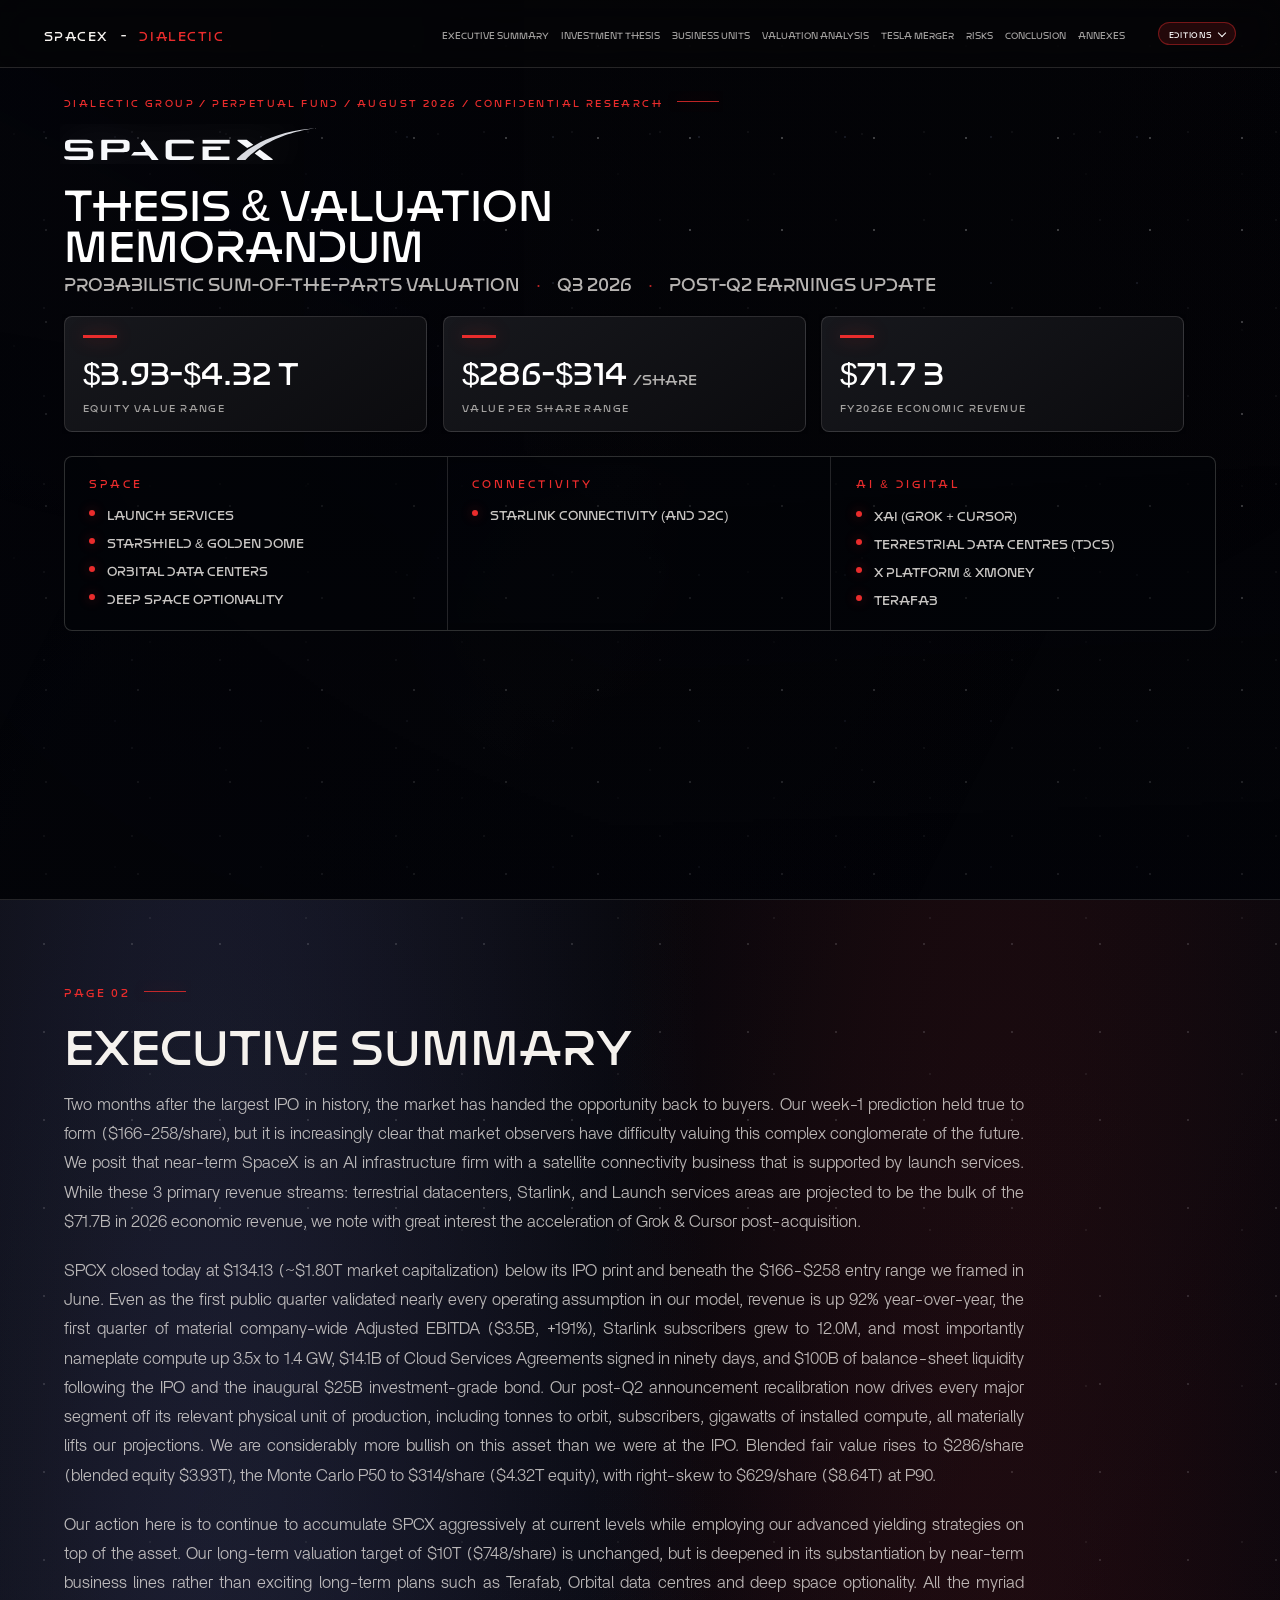
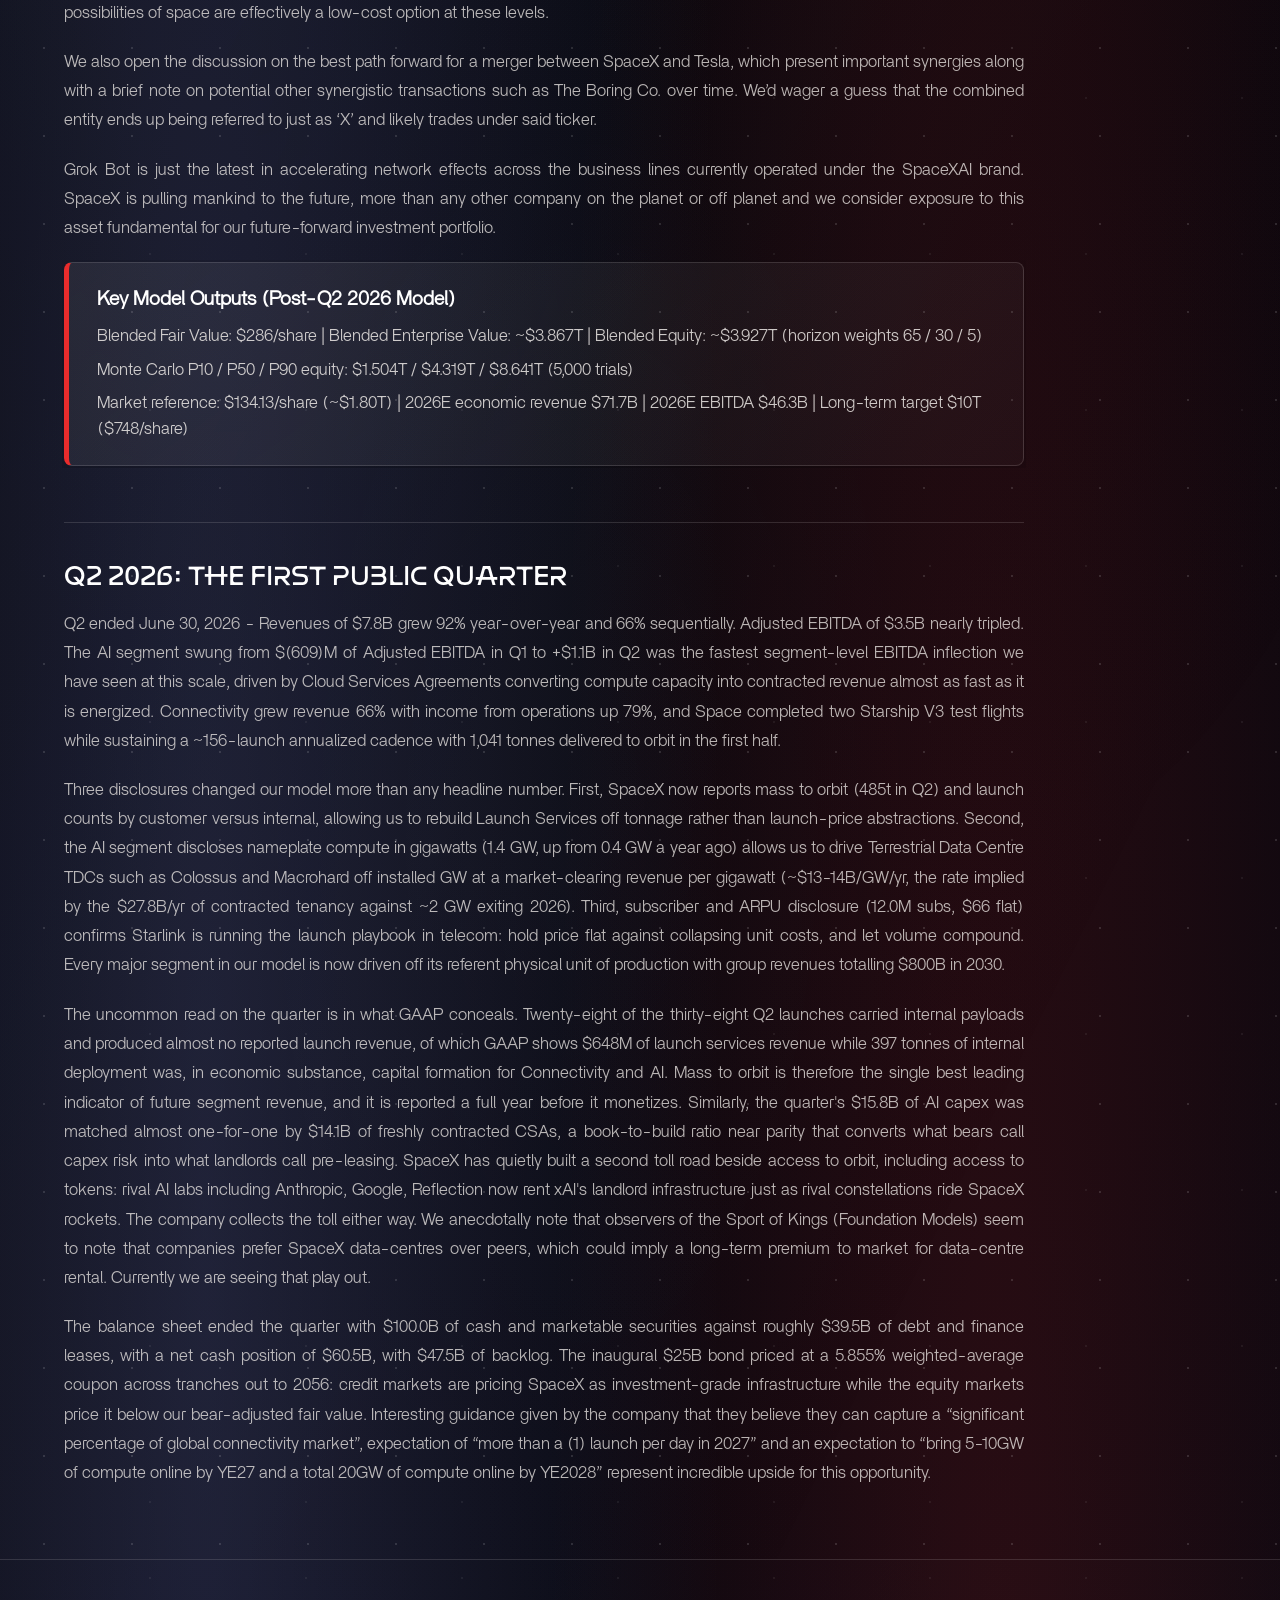
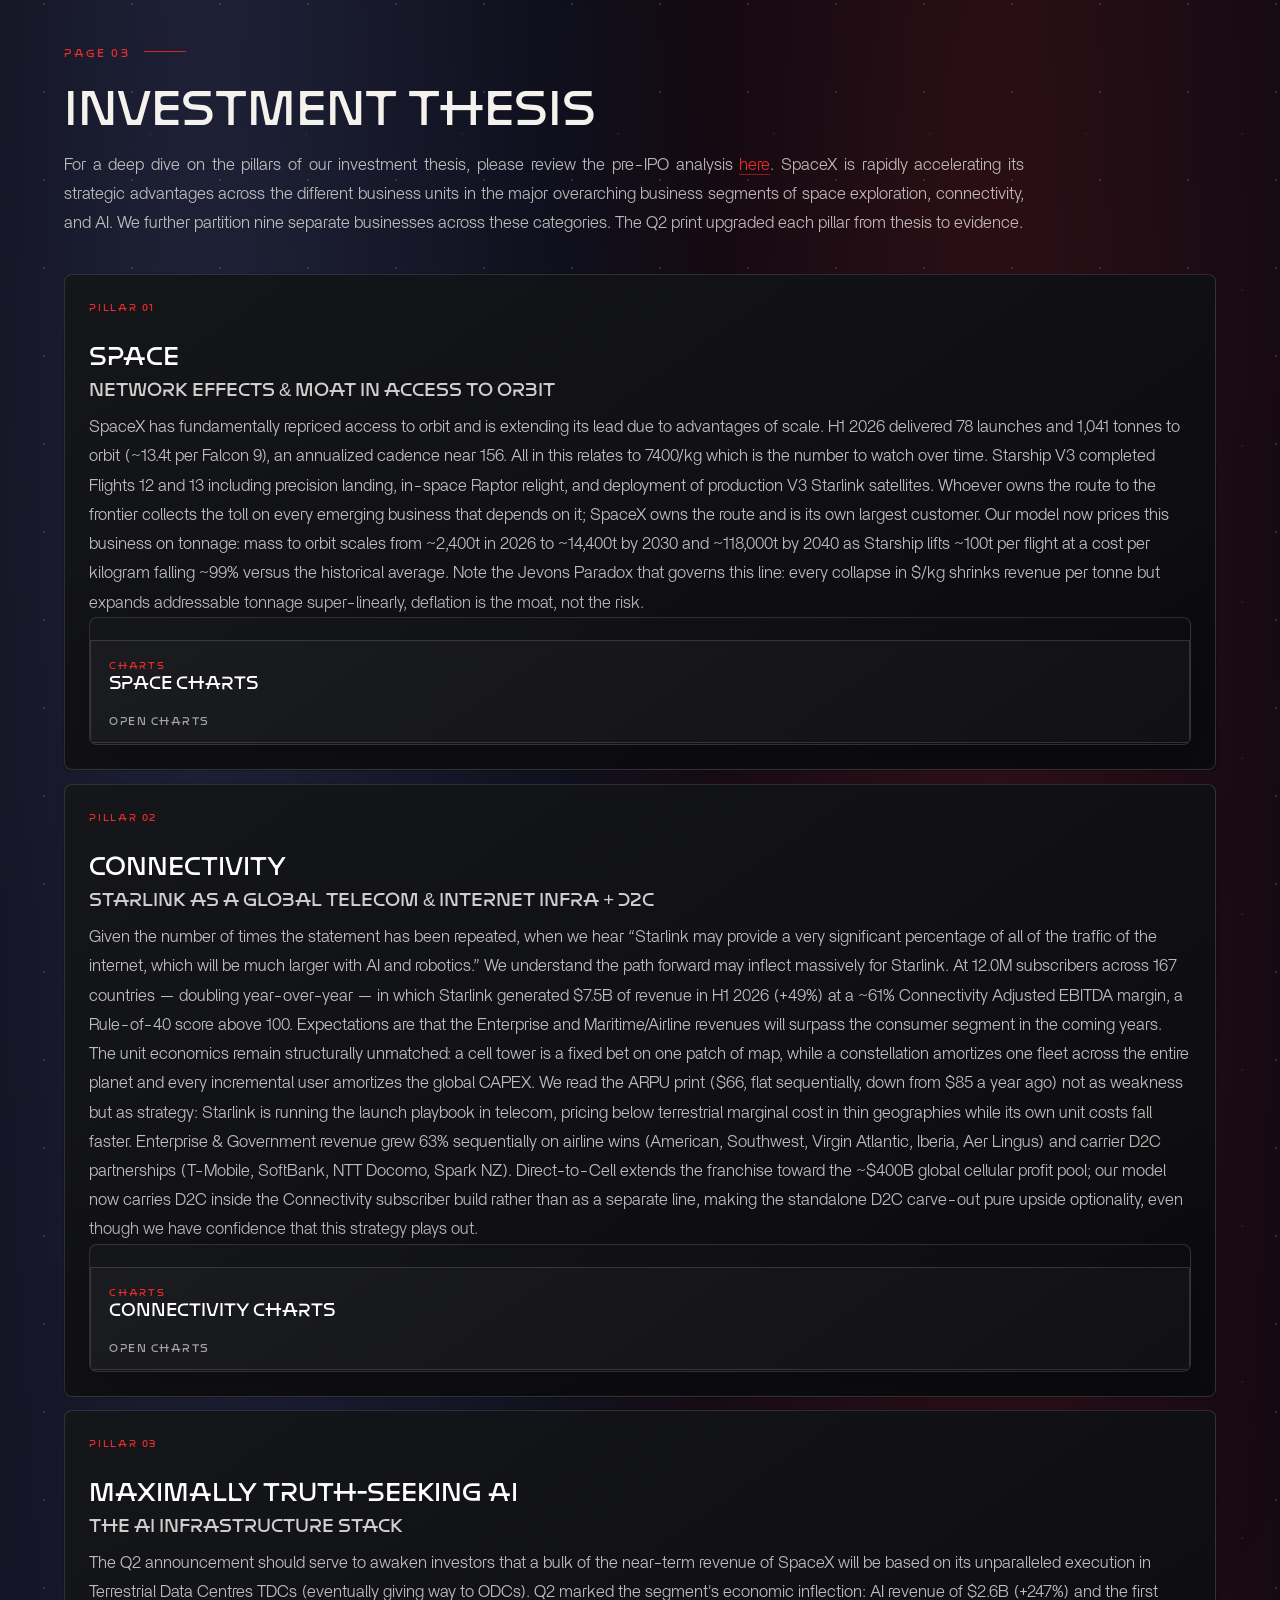
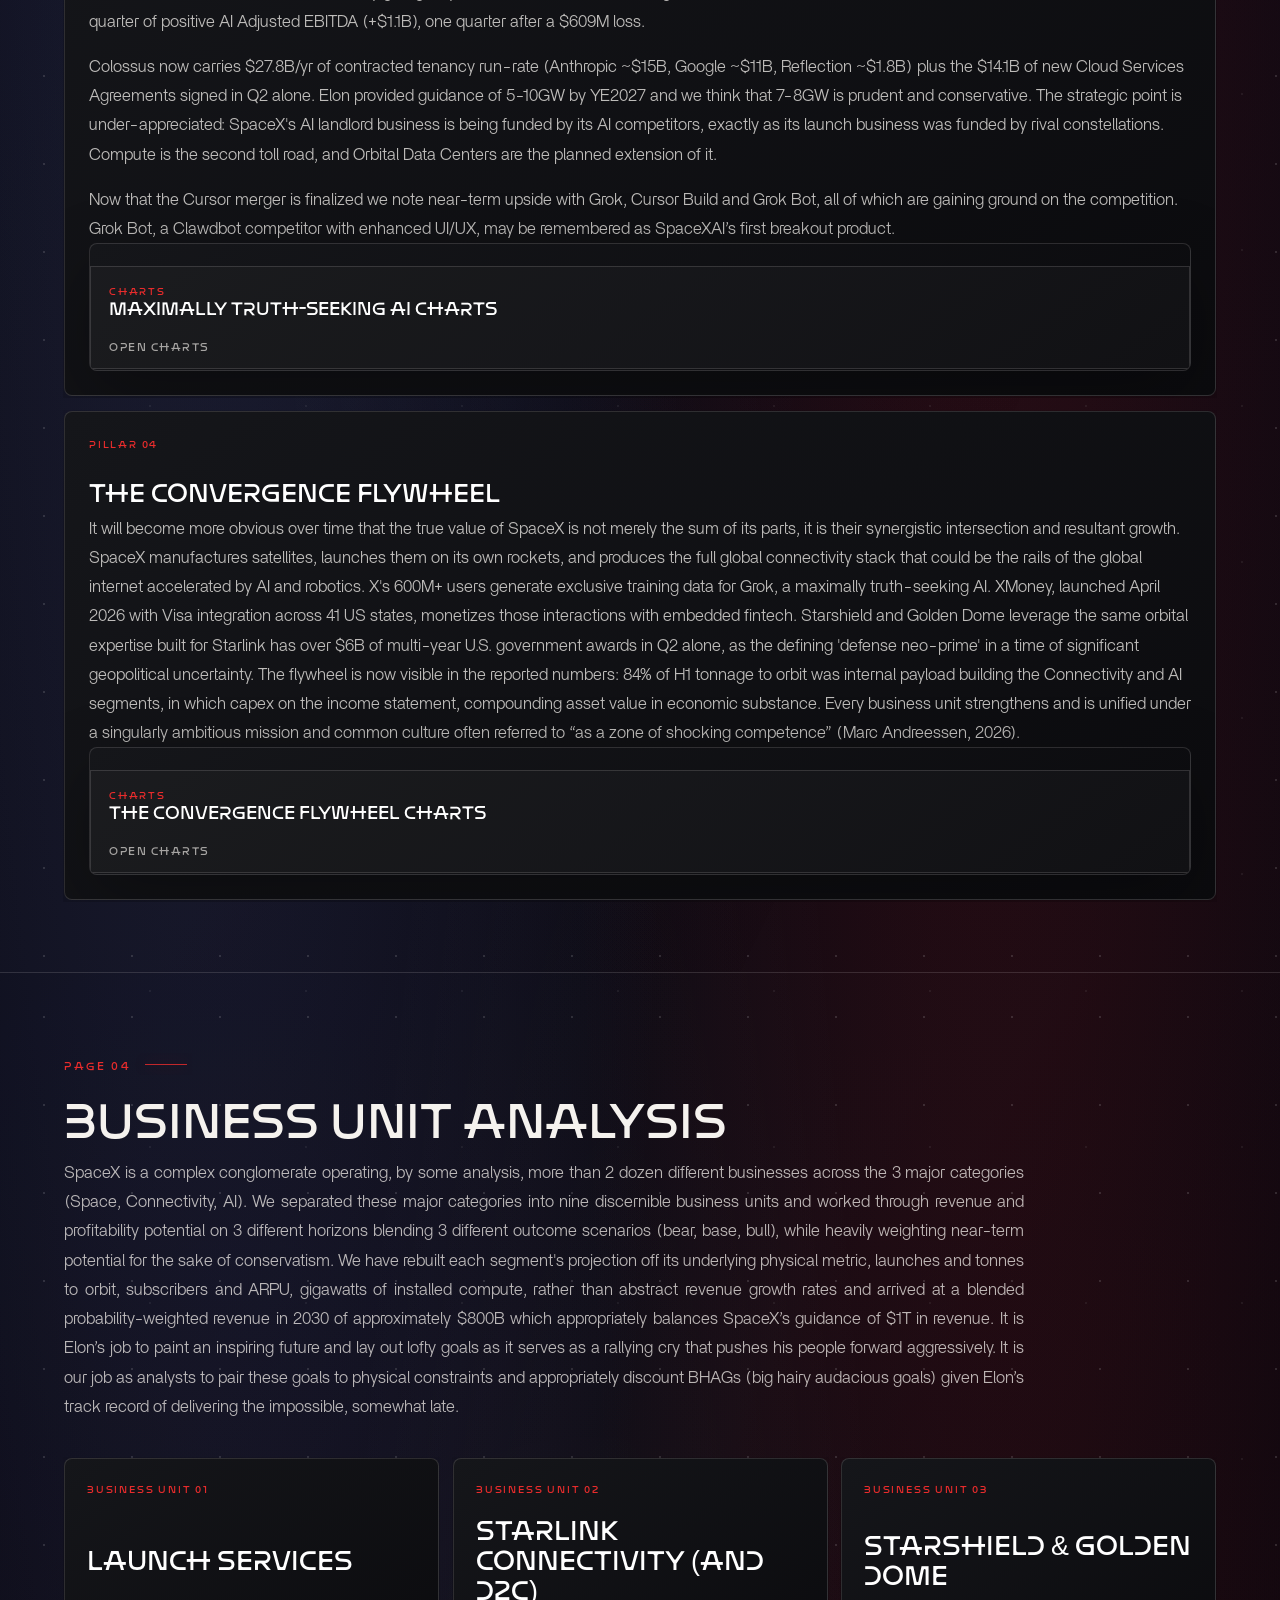
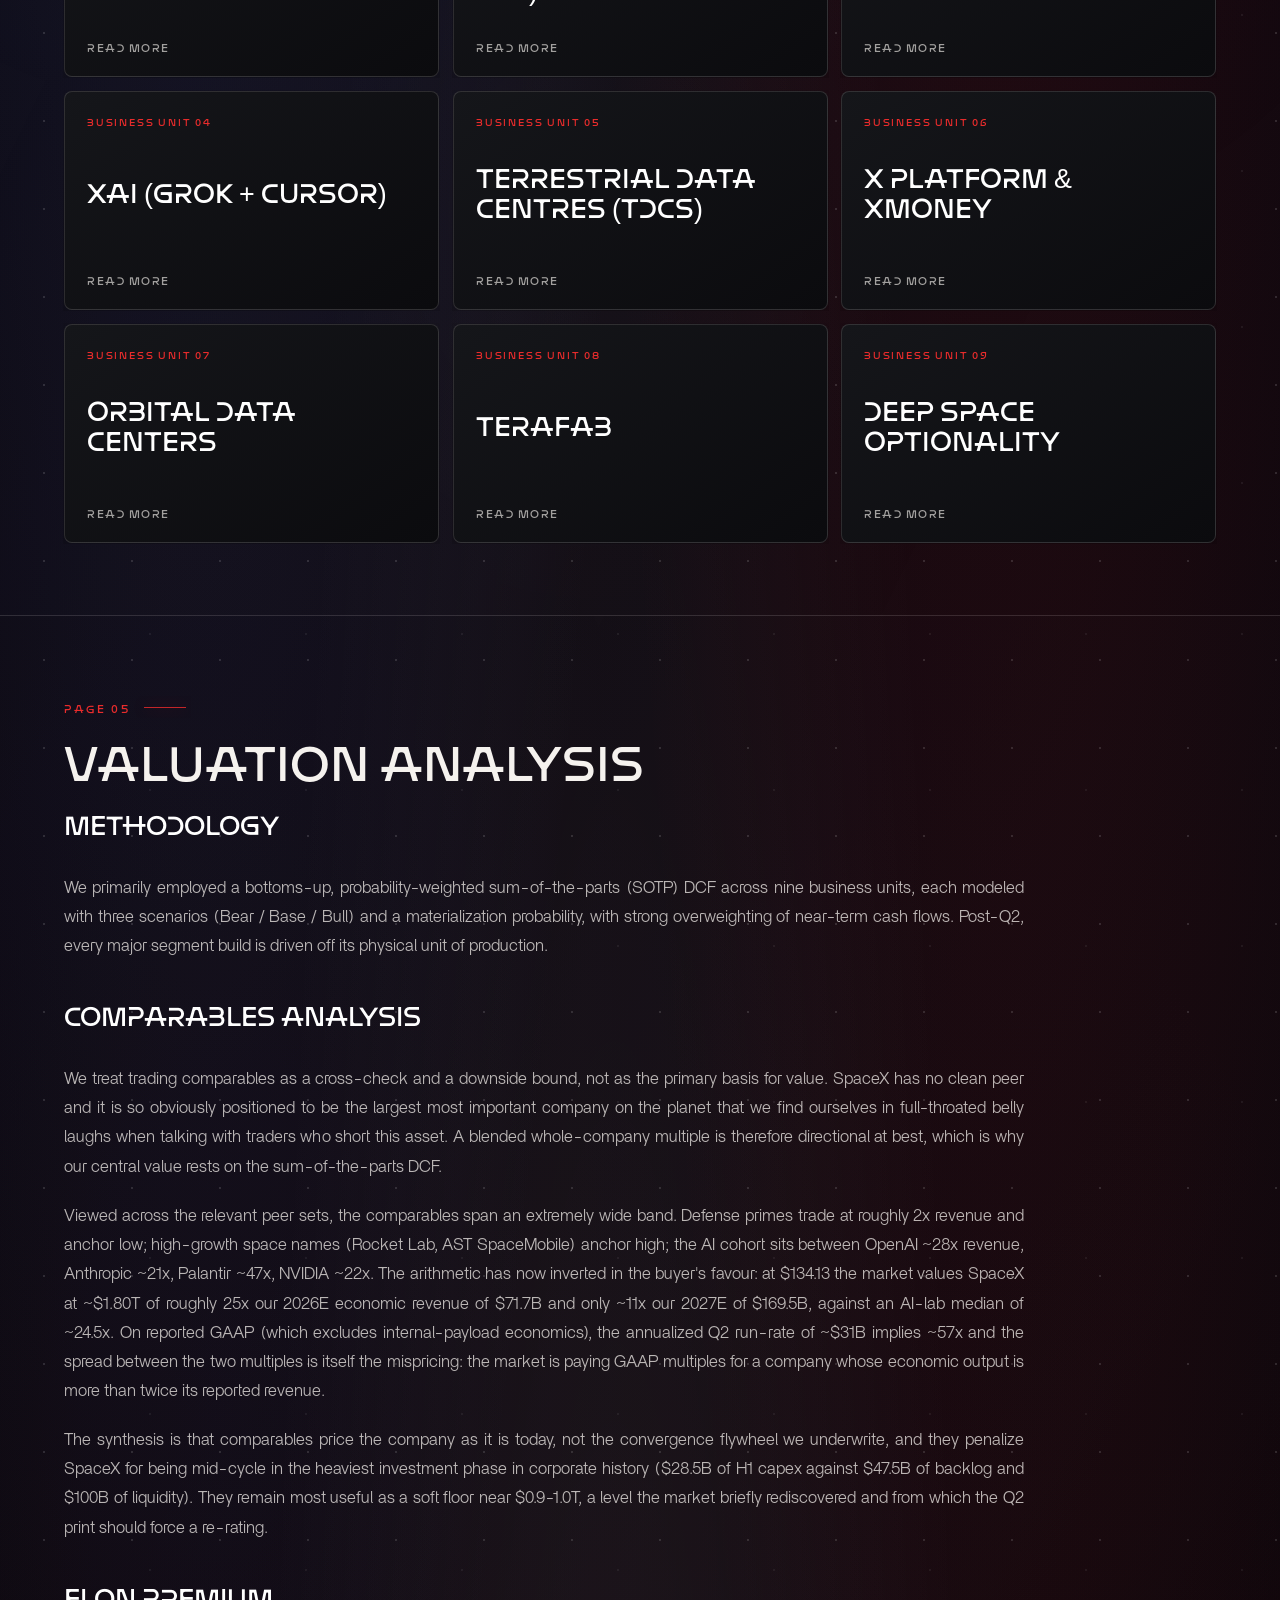
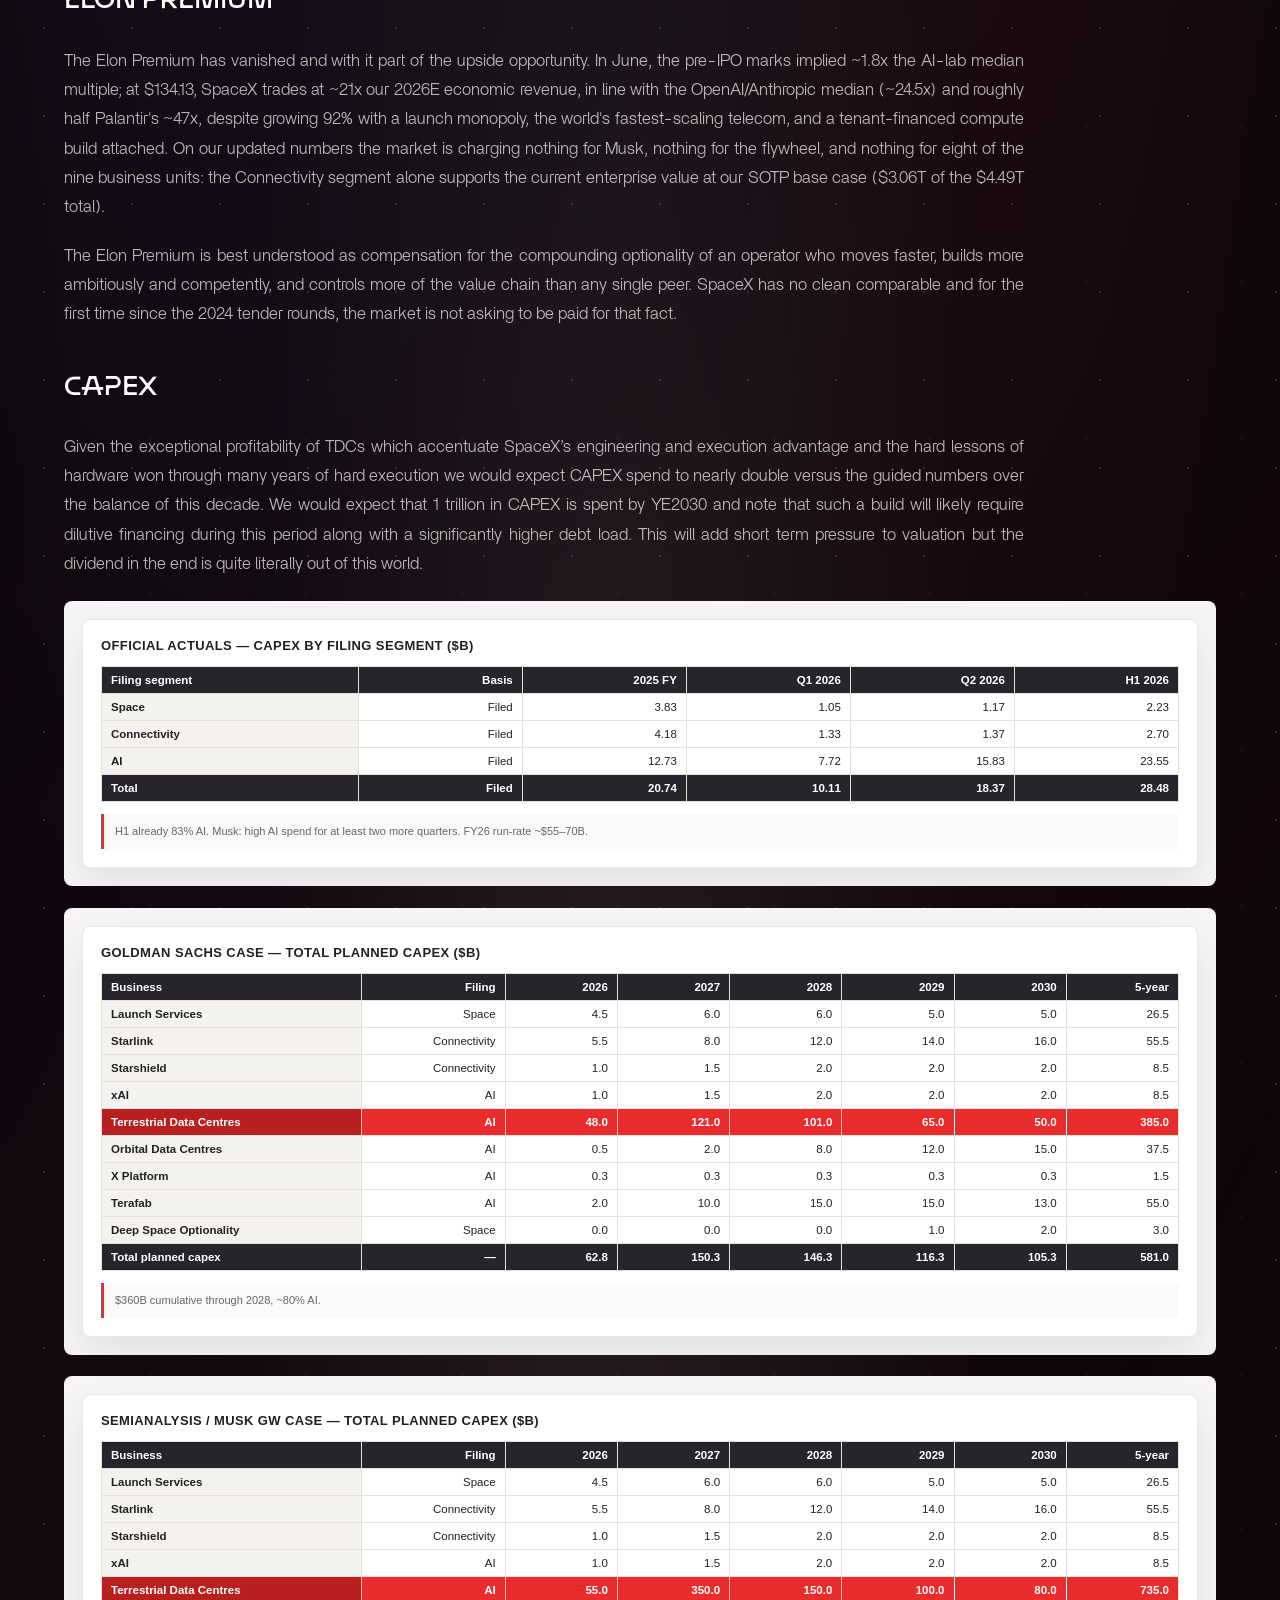
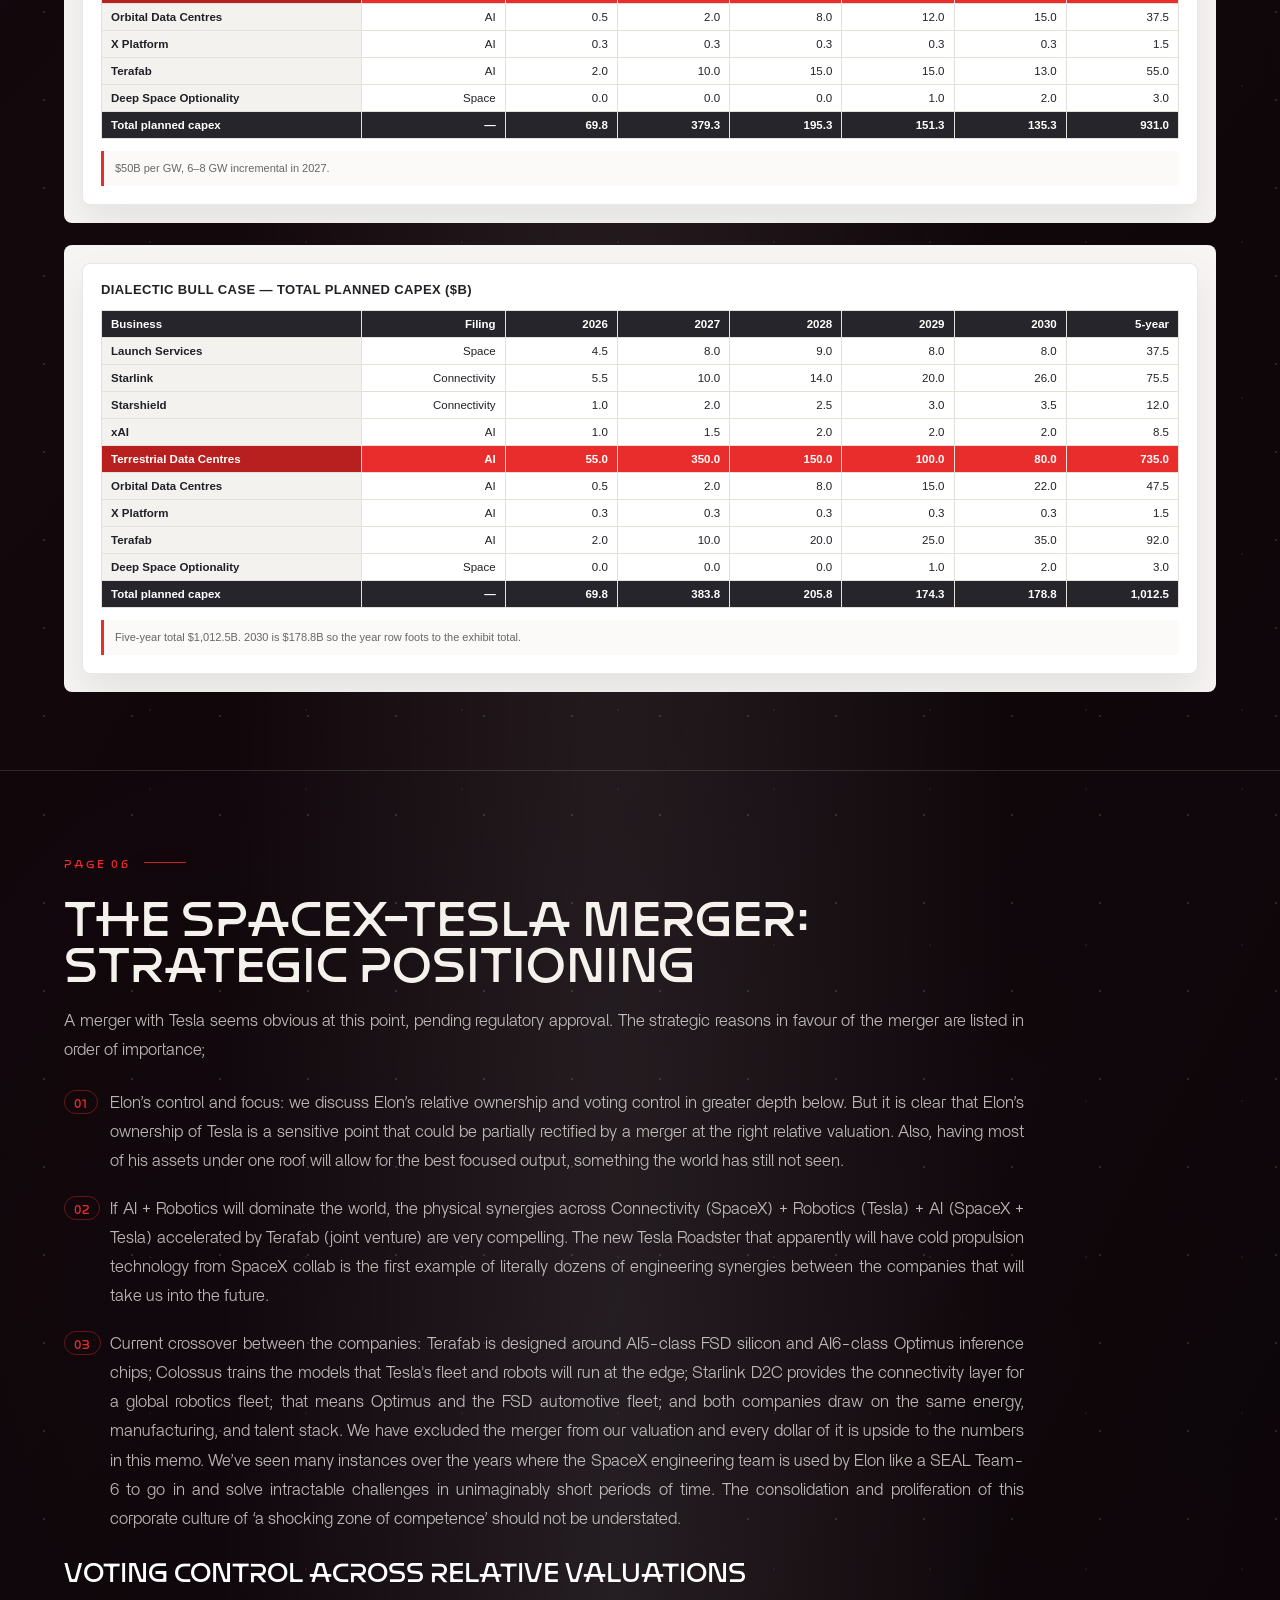
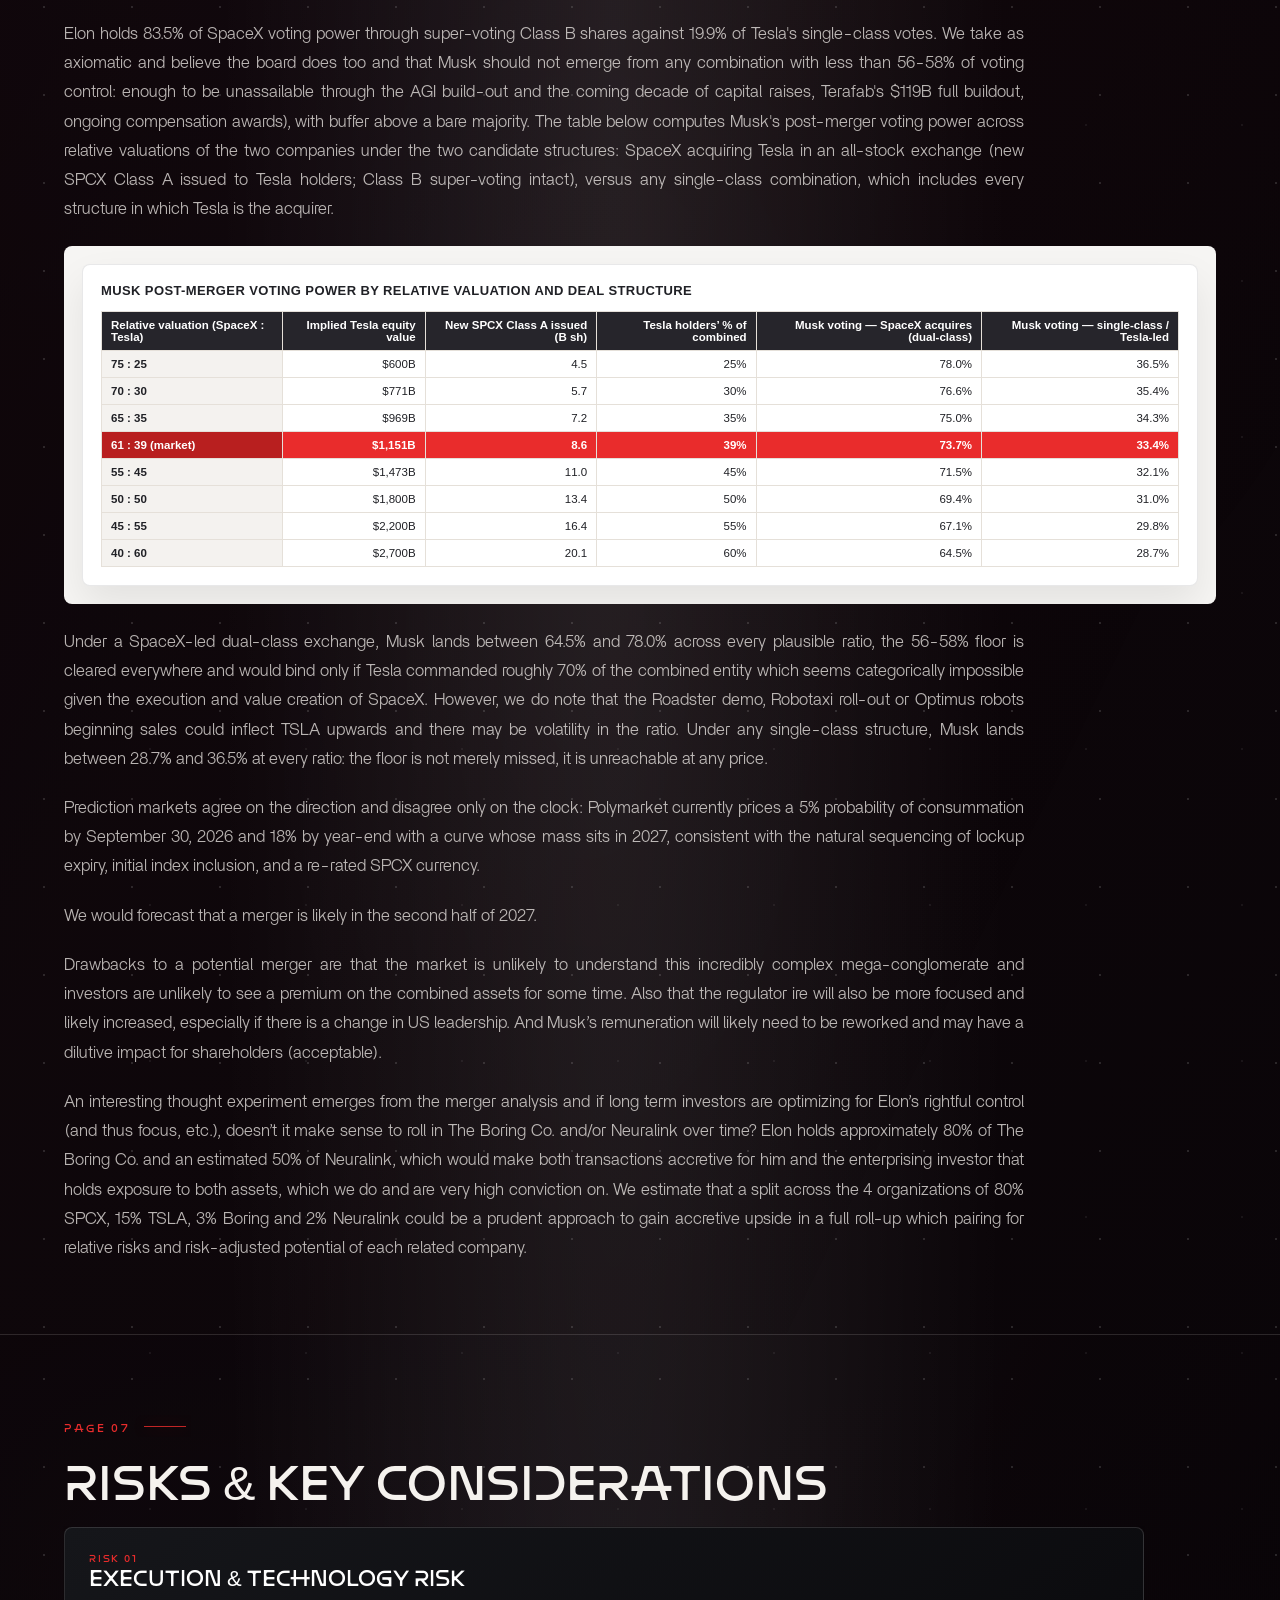
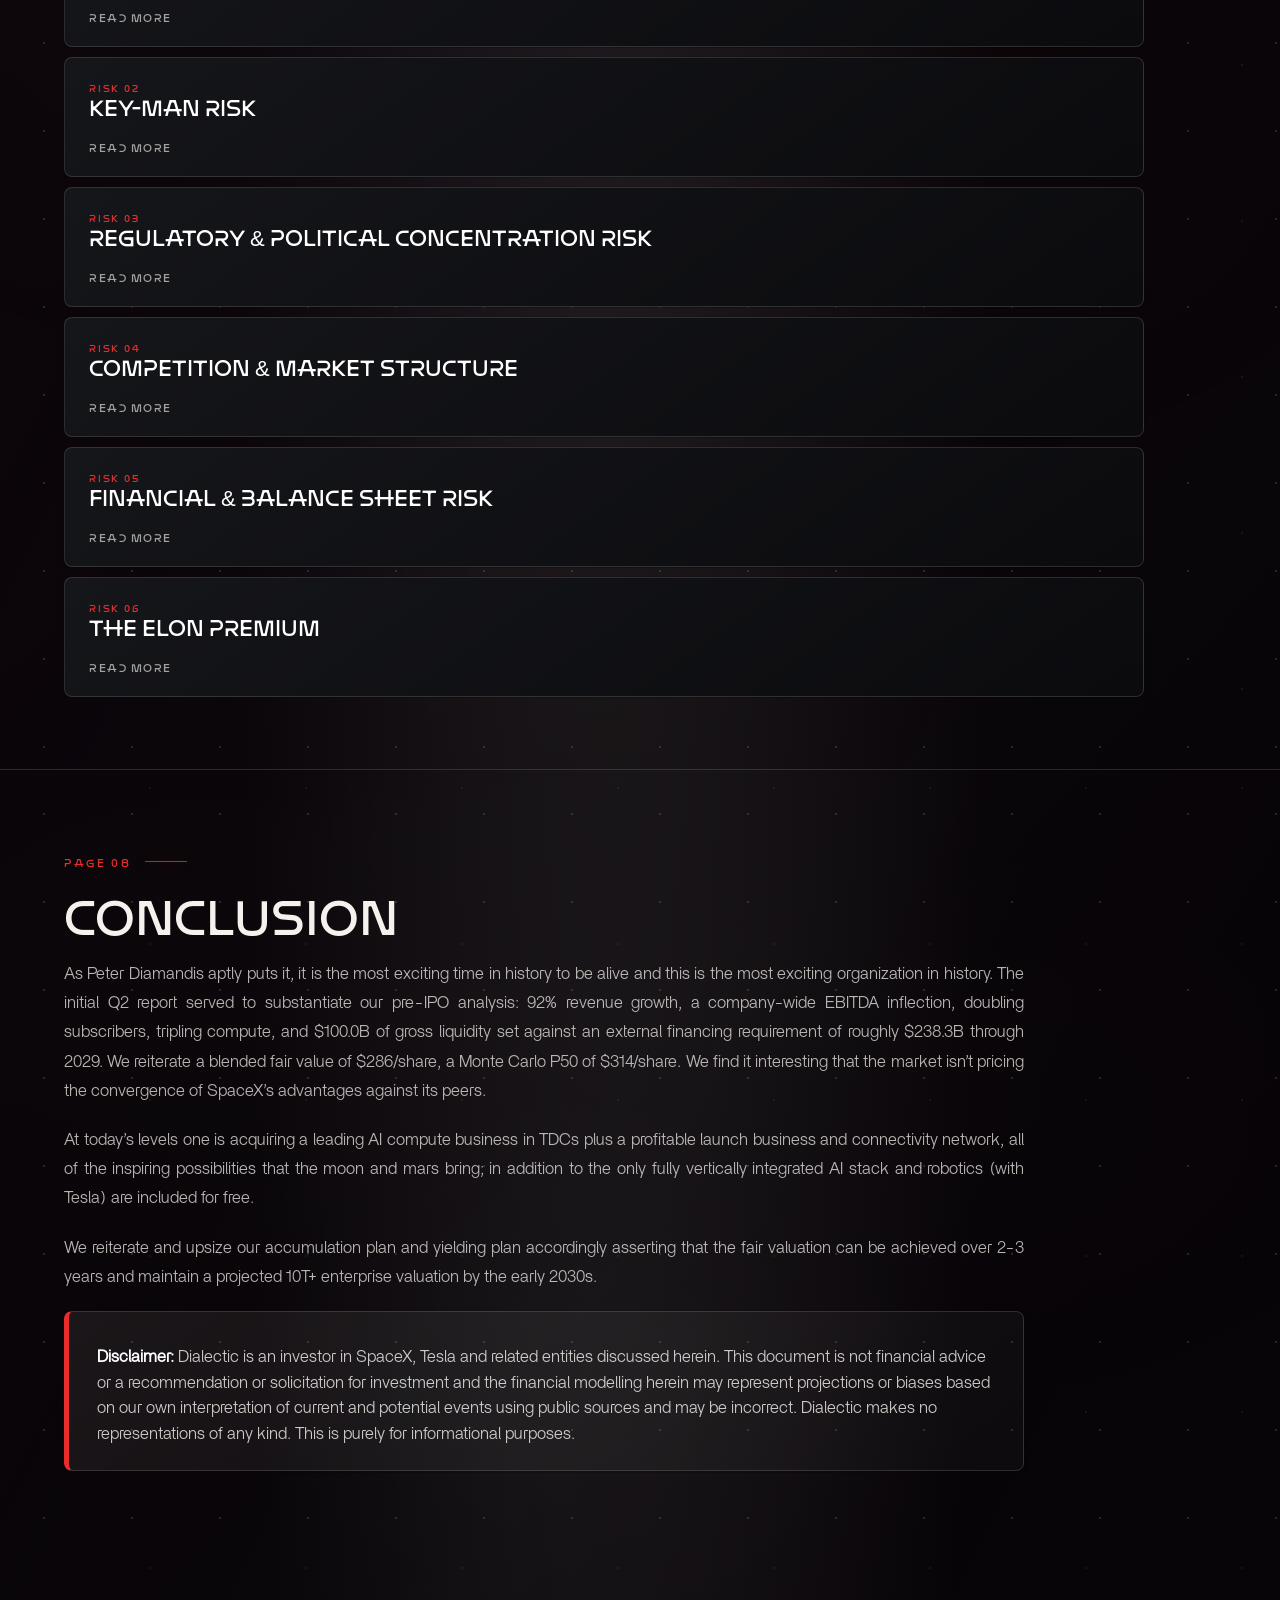
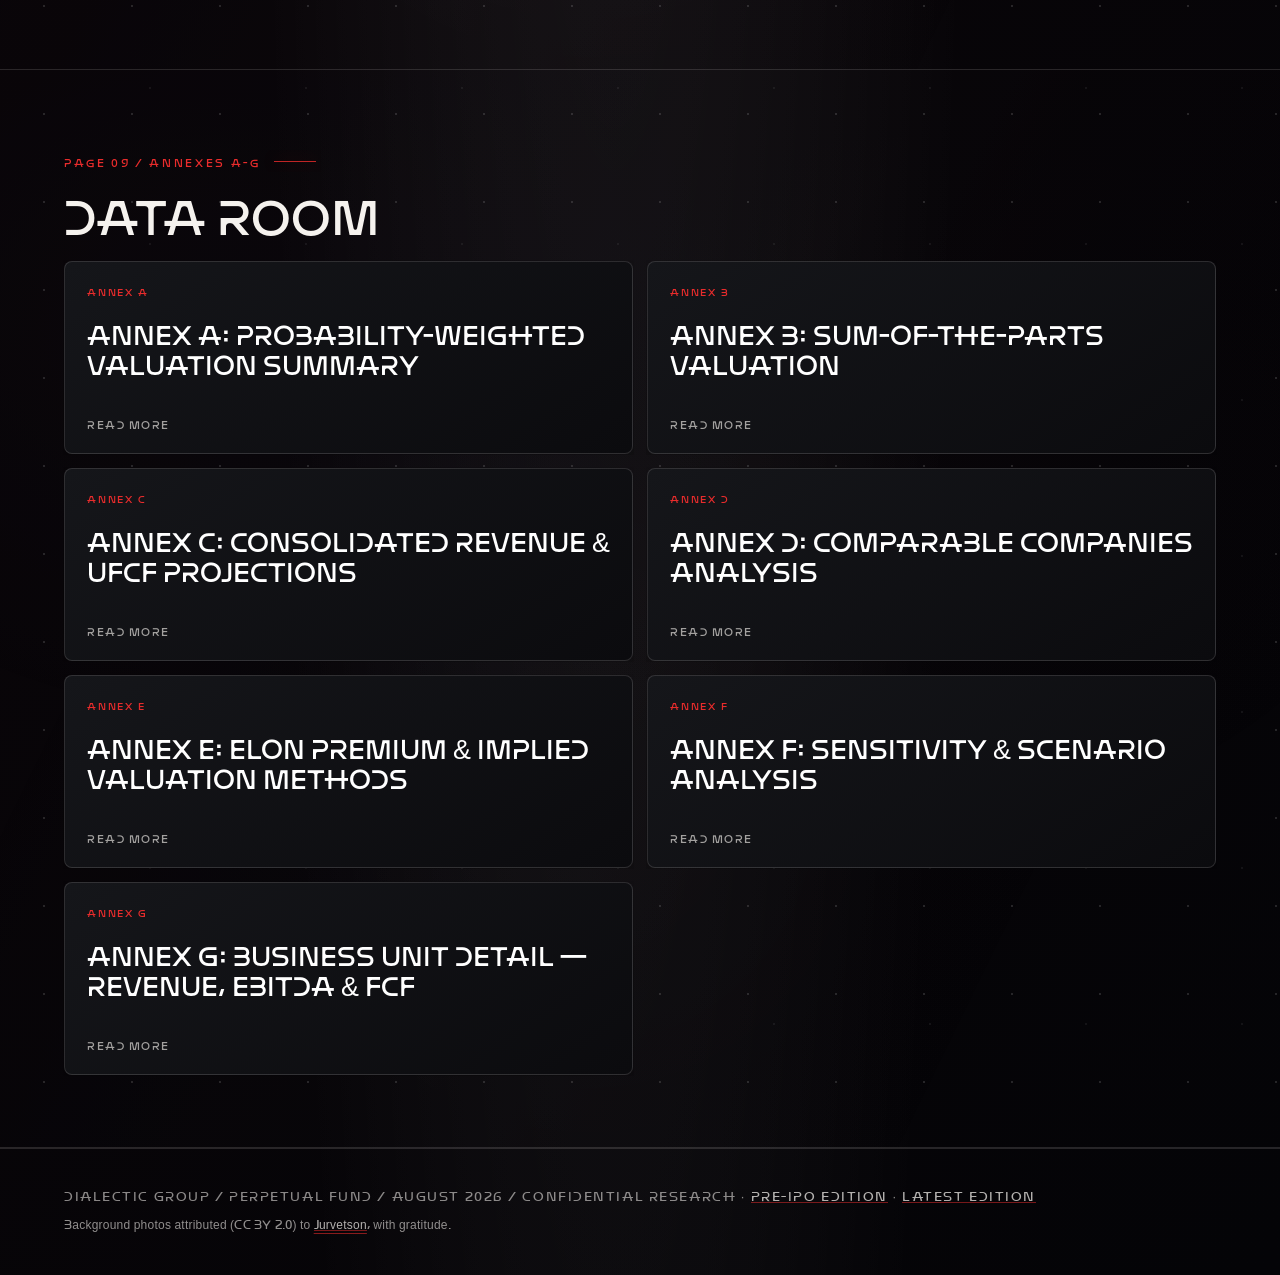
==== commit 8d1b63a9: "Add edition dropdown to archived pages" ====
--- a/post-q2-2026/index.html
+++ b/post-q2-2026/index.html
@@ -7,6 +7,8 @@
   <link rel="icon" type="image/png" sizes="32x32" href="/favicon.png">
   <link rel="preload" as="image" href="../assets/hero/orbit-reentry.jpg">
   <link rel="stylesheet" href="../assets/dashboard.css">
+  <link rel="stylesheet" href="../assets/edition-switcher.css">
+  <script src="../assets/edition-switcher.js" defer></script>
 </head>
 <body>
   <div class="page-transition" aria-hidden="true"></div>
@@ -23,6 +25,13 @@
       <a href="#annexes" data-nav>Annexes</a>
     </div>
     <div class="nav-actions">
+      <details class="edition-switcher">
+        <summary class="nav-edition">Editions</summary>
+        <div class="edition-menu">
+          <a href="../">Post-Q3 2026</a>
+          <a href="../pre-ipo/">Pre-IPO</a>
+        </div>
+      </details>
       <div class="language-switcher" data-language-switcher>
         <button class="language-trigger" type="button" aria-haspopup="menu" aria-expanded="false" aria-label="Select language" data-language-trigger>
           <svg viewBox="0 0 24 24" fill="none" aria-hidden="true">
--- a/assets/edition-switcher.css
+++ b/assets/edition-switcher.css
@@ -0,0 +1,31 @@
+.edition-switcher { position: relative; }
+.edition-switcher summary::-webkit-details-marker { display: none; }
+.edition-switcher summary::after {
+  content: "";
+  width: 5px;
+  height: 5px;
+  margin: -2px 0 0 7px;
+  border: solid currentColor;
+  border-width: 0 1px 1px 0;
+  transform: rotate(45deg);
+}
+.edition-menu {
+  position: absolute;
+  top: 100%;
+  right: 0;
+  min-width: 154px;
+  padding: 5px;
+  border: 1px solid var(--line);
+  border-radius: var(--radius);
+  background: var(--panel);
+  box-shadow: var(--shadow);
+}
+.edition-menu a {
+  display: block;
+  padding: 9px 12px;
+  border-radius: 5px;
+  color: var(--ink);
+  font-size: 13px;
+  white-space: nowrap;
+}
+.edition-menu a:hover, .edition-menu a:focus-visible { background: var(--red-soft); }
